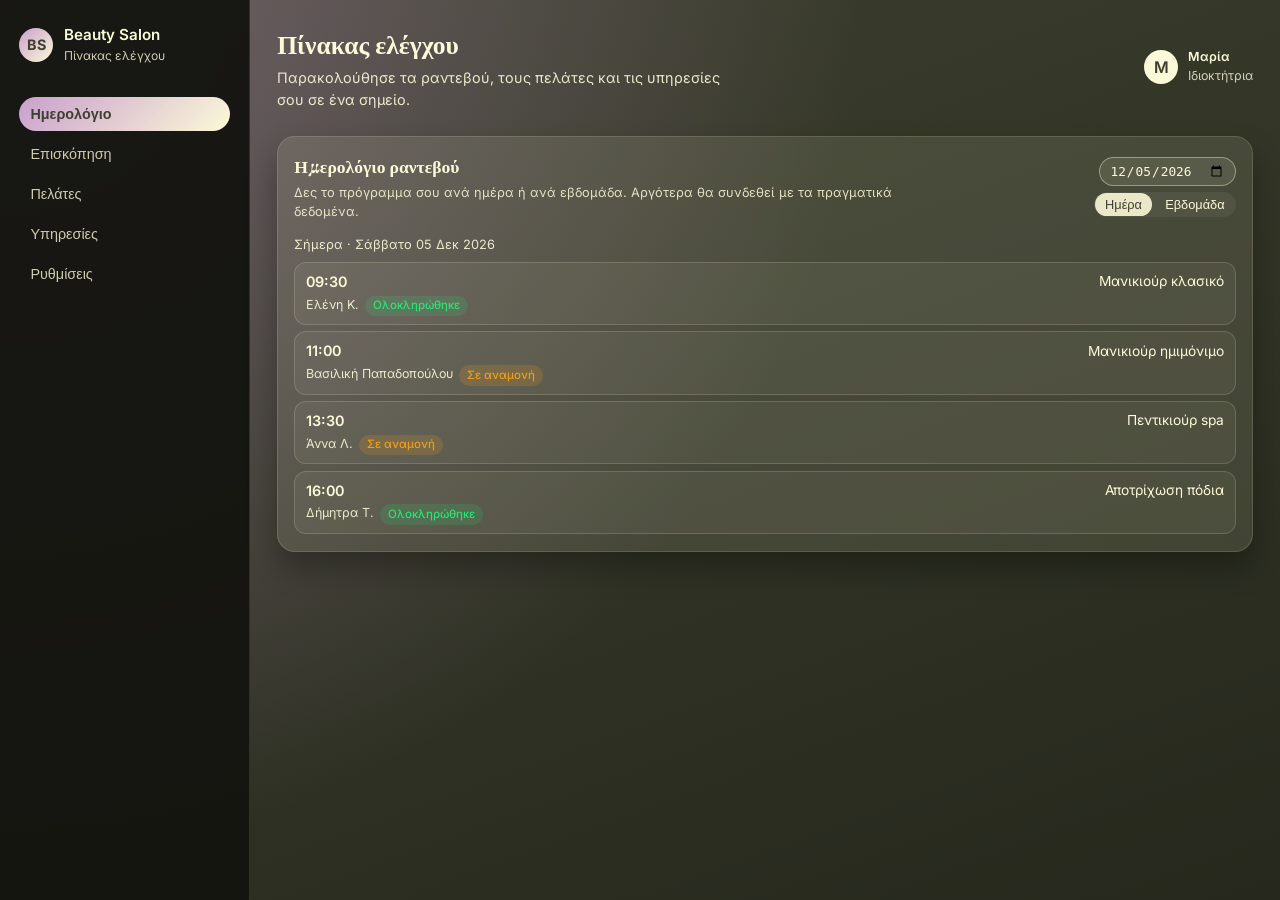
==== index.html @ bfe2ca31 "Update and rename admin.html to index.html" ====
<!DOCTYPE html>
<html lang="el">
<head>
    <meta charset="UTF-8">
    <title>Πίνακας Ελέγχου - Beauty Salon</title>
    <meta name="viewport" content="width=device-width, initial-scale=1">

    <!-- Fonts & styles -->
    <link rel="preconnect" href="https://fonts.googleapis.com">
    <link rel="preconnect" href="https://fonts.gstatic.com" crossorigin>
    <link
        href="https://fonts.googleapis.com/css2?family=Playfair+Display:wght@500;600&family=Inter:wght@400;500;600&display=swap"
        rel="stylesheet">
    <link rel="stylesheet" href="admin.css">
</head>
<body>
<div class="admin-page">
    <!-- Sidebar -->
    <aside class="admin-sidebar">
        <div class="admin-logo">
            <div class="admin-logo-mark">BS</div>
            <div class="admin-logo-text">
                <span class="admin-logo-title">Beauty Salon</span>
                <span class="admin-logo-subtitle">Πίνακας ελέγχου</span>
            </div>
        </div>

        <!-- Mobile user (shown only on small screens) -->
        <div class="admin-user admin-user--mobile">
            <div class="admin-user-avatar">Μ</div>
            <div class="admin-user-info">
                <span class="admin-user-name">Μαρία</span>
                <span class="admin-user-role">Ιδιοκτήτρια</span>
            </div>
        </div>

        <!-- Mobile navigation toggle (collapses the nav items) -->
        <button class="admin-nav-toggle" type="button" aria-label="Άνοιγμα/κλείσιμο πλοήγησης">
            Μενού
        </button>

        <nav class="admin-nav" aria-label="Κύριες ενότητες">
            <!-- 1η καρτέλα: Ημερολόγιο -->
            <button class="admin-nav-item admin-nav-item--active" data-section="calendar">
                <span class="admin-nav-label">Ημερολόγιο</span>
            </button>

            <!-- 2η καρτέλα: Επισκόπηση / πληροφορίες, στατιστικά, CRM -->
            <button class="admin-nav-item" data-section="dashboard">
                <span class="admin-nav-label">Επισκόπηση</span>
            </button>

            <button class="admin-nav-item" data-section="customers">
                <span class="admin-nav-label">Πελάτες</span>
            </button>
            <button class="admin-nav-item" data-section="services">
                <span class="admin-nav-label">Υπηρεσίες</span>
            </button>
            <button class="admin-nav-item" data-section="settings">
                <span class="admin-nav-label">Ρυθμίσεις</span>
            </button>
        </nav>

    </aside>


    <!-- Main area -->
    <main class="admin-main">
        <!-- Top bar -->
        <header class="admin-topbar">
            <div>
                <h1 class="admin-topbar-title">Πίνακας ελέγχου</h1>
                <p class="admin-topbar-subtitle">
                    Παρακολούθησε τα ραντεβού, τους πελάτες και τις υπηρεσίες σου σε ένα σημείο.
                </p>
            </div>
            <div class="admin-user">
                <div class="admin-user-avatar">Μ</div>
                <div class="admin-user-info">
                    <span class="admin-user-name">Μαρία</span>
                    <span class="admin-user-role">Ιδιοκτήτρια</span>
                </div>
            </div>
        </header>

        <!-- DASHBOARD -->
        <section class="admin-section" data-section="dashboard">


            <!-- Today’s appointments -->
            <section class="admin-block">
                <div class="admin-block-header">
                    <div>
                        <h2 class="admin-block-title">Ραντεβού σήμερα</h2>
                        <p class="admin-block-subtitle">Μια καθαρή λίστα με όλα τα σημερινά ραντεβού.</p>
                    </div>
                    <div class="admin-block-actions">
                        <input type="date" class="control control--date">
                        <select class="control">
                            <option value="">Όλοι οι τύποι</option>
                            <option value="manicure">Μανικιούρ</option>
                            <option value="pedicure">Πεντικιούρ</option>
                            <option value="wax">Αποτρίχωση</option>
                        </select>
                    </div>
                </div>

                <div class="appointments-list">
                    <article class="appointment-card">
                        <div class="appointment-main">
                            <span class="appointment-time">10:00</span>
                            <span class="appointment-service">Μανικιούρ ημιμόνιμο</span>
                        </div>
                        <div class="appointment-meta">
                            <span class="appointment-client">Βασιλική Παπαδοπούλου</span>
                            <span class="appointment-status appointment-status--completed">Ολοκληρώθηκε</span>
                        </div>
                    </article>

                    <article class="appointment-card">
                        <div class="appointment-main">
                            <span class="appointment-time">11:30</span>
                            <span class="appointment-service">Πεντικιούρ spa</span>
                        </div>
                        <div class="appointment-meta">
                            <span class="appointment-client">Άννα Λ.</span>
                            <span class="appointment-status appointment-status--pending">Σε αναμονή</span>
                        </div>
                    </article>

                    <article class="appointment-card">
                        <div class="appointment-main">
                            <span class="appointment-time">15:30</span>
                            <span class="appointment-service">Αποτρίχωση πόδια</span>
                        </div>
                        <div class="appointment-meta">
                            <span class="appointment-client">Δήμητρα Τ.</span>
                            <span class="appointment-status appointment-status--pending">Σε αναμονή</span>
                        </div>
                    </article>
                </div>
            </section>
            <!-- Quick stats -->
            <div class="admin-cards-row">
                <article class="admin-card stat-card">
                    <h2 class="stat-title">Σημερινά ραντεβού</h2>
                    <p class="stat-value">7</p>
                </article>

                <article class="admin-card stat-card">
                    <h2 class="stat-title">Νέοι πελάτες αυτή την εβδομάδα</h2>
                    <p class="stat-value">5</p> 
                </article>

                <article class="admin-card stat-card">
                    <h2 class="stat-title">Ελεύθερα slots σήμερα</h2>
                    <p class="stat-value">6</p>
                </article>
            </div>
        </section>

        <!-- CALENDAR -->
        <section class="admin-section admin-section--visible" data-section="calendar">
            <section class="admin-block">
                <div class="admin-block-header">
                    <div>
                        <h2 class="admin-block-title">Ημερολόγιο ραντεβού</h2>
                        <p class="admin-block-subtitle">
                            Δες το πρόγραμμα σου ανά ημέρα ή ανά εβδομάδα. Αργότερα θα συνδεθεί με τα πραγματικά δεδομένα.
                        </p>
                    </div>
                    <div class="admin-block-actions calendar-actions">
                        <input type="date" class="control control--date calendar-date">
                        <div class="calendar-toggle" role="tablist" aria-label="Επιλογή προβολής ημερολογίου">
                            <button
                                type="button"
                                class="control control--chip control--chip-active"
                                data-calendar-view="day"
                                aria-pressed="true">
                                Ημέρα
                            </button>
                            <button
                                type="button"
                                class="control control--chip"
                                data-calendar-view="week"
                                aria-pressed="false">
                                Εβδομάδα
                            </button>
                        </div>
                    </div>
                </div>

                <!-- DAILY VIEW (like the overview appointments) -->
                <div class="calendar-day-view">
                    <p class="calendar-day-label">Σήμερα · Πέμπτη 11 Δεκ 2025</p>

                    <div class="appointments-list appointments-list--compact">
                        <article class="appointment-card">
                            <div class="appointment-main">
                                <span class="appointment-time">09:30</span>
                                <span class="appointment-service">Μανικιούρ κλασικό</span>
                            </div>
                            <div class="appointment-meta">
                                <span class="appointment-client">Ελένη Κ.</span>
                                <span class="appointment-status appointment-status--completed">Ολοκληρώθηκε</span>
                            </div>
                        </article>

                        <article class="appointment-card">
                            <div class="appointment-main">
                                <span class="appointment-time">11:00</span>
                                <span class="appointment-service">Μανικιούρ ημιμόνιμο</span>
                            </div>
                            <div class="appointment-meta">
                                <span class="appointment-client">Βασιλική Παπαδοπούλου</span>
                                <span class="appointment-status appointment-status--pending">Σε αναμονή</span>
                            </div>
                        </article>

                        <article class="appointment-card">
                            <div class="appointment-main">
                                <span class="appointment-time">13:30</span>
                                <span class="appointment-service">Πεντικιούρ spa</span>
                            </div>
                            <div class="appointment-meta">
                                <span class="appointment-client">Άννα Λ.</span>
                                <span class="appointment-status appointment-status--pending">Σε αναμονή</span>
                            </div>
                        </article>

                        <article class="appointment-card">
                            <div class="appointment-main">
                                <span class="appointment-time">16:00</span>
                                <span class="appointment-service">Αποτρίχωση πόδια</span>
                            </div>
                            <div class="appointment-meta">
                                <span class="appointment-client">Δήμητρα Τ.</span>
                                <span class="appointment-status appointment-status--completed">Ολοκληρώθηκε</span>
                            </div>
                        </article>
                    </div>
                </div>

                <div class="calendar-week-view">
                    <p class="calendar-week-label">Εβδομάδα 09–15 Δεκ 2025</p>

                    <div class="calendar-preview">
                        <!-- ΜΟΝΟ αυτό το ορθογώνιο θα σκρολάρει οριζόντια -->
                        <div class="calendar-week-scroller">
                            <div class="calendar-week-inner">
                                <div class="calendar-preview-header">
                                    <span>Δευ</span>
                                    <span>Τρι</span>
                                    <span>Τετ</span>
                                    <span>Πεμ</span>
                                    <span>Παρ</span>
                                    <span>Σαβ</span>
                                    <span>Κυρ</span>
                                </div>
                                <div class="calendar-preview-body">
                                    <div class="calendar-column">
                                        <div class="calendar-slot calendar-slot--busy">09:30<br>Μανικιούρ</div>
                                        <div class="calendar-slot calendar-slot--busy">13:00<br>Πεντικιούρ</div>
                                        <div class="calendar-slot calendar-slot--free">17:30</div>
                                    </div>
                                    <div class="calendar-column">
                                        <div class="calendar-slot calendar-slot--busy">10:00<br>Αποτρίχωση</div>
                                        <div class="calendar-slot calendar-slot--free">14:30</div>
                                        <div class="calendar-slot calendar-slot--busy">18:00<br>Μανικιούρ</div>
                                    </div>
                                    <div class="calendar-column">
                                        <div class="calendar-slot calendar-slot--free">10:00</div>
                                        <div class="calendar-slot calendar-slot--busy">12:30<br>Πεντικιούρ</div>
                                        <div class="calendar-slot calendar-slot--busy">19:00<br>Μανικιούρ</div>
                                    </div>
                                    <div class="calendar-column">
                                        <div class="calendar-slot calendar-slot--busy">11:00<br>Αποτρίχωση</div>
                                        <div class="calendar-slot calendar-slot--free">15:30</div>
                                        <div class="calendar-slot calendar-slot--busy">19:30<br>Πεντικιούρ</div>
                                    </div>
                                    <div class="calendar-column">
                                        <div class="calendar-slot calendar-slot--busy">09:00<br>Μανικιούρ</div>
                                        <div class="calendar-slot calendar-slot--busy">13:30<br>Αποτρίχωση</div>
                                        <div class="calendar-slot calendar-slot--free">18:30</div>
                                    </div>
                                    <div class="calendar-column">
                                        <div class="calendar-slot calendar-slot--free">11:00</div>
                                        <div class="calendar-slot calendar-slot--busy">15:00<br>Πεντικιούρ</div>
                                        <div class="calendar-slot calendar-slot--busy">18:00<br>Μανικιούρ</div>
                                    </div>
                                    <div class="calendar-column">
                                        <div class="calendar-slot calendar-slot--busy">10:30<br>Μανικιούρ</div>
                                        <div class="calendar-slot calendar-slot--busy">13:30<br>Πεντικιούρ</div>
                                        <div class="calendar-slot calendar-slot--free">17:00</div>
                                    </div>
                                </div>
                            </div>
                        </div>
                    </div>
                </div>

            </section>
        </section>


        <!-- CUSTOMERS -->
        <section class="admin-section" data-section="customers">
            <section class="admin-block">
                <div class="admin-block-header">
                    <div>
                        <h2 class="admin-block-title">Πελάτες</h2>
                        <p class="admin-block-subtitle">
                            Λίστα με τους πελάτες σου. Αργότερα θα μπορείς να βλέπεις ιστορικό ραντεβού.
                        </p>
                    </div>
                    <div class="admin-block-actions">
                        <input type="search" class="control"
                               placeholder="Αναζήτηση ονόματος ή τηλεφώνου...">
                    </div>
                </div>

                <div class="table-shell">
                    <div class="table-header">
                        <span>Όνομα</span>
                        <span>Τηλέφωνο</span>
                        <span>Τελευταίο ραντεβού</span>
                        <span>Σημειώσεις</span>
                    </div>
                    <div class="table-row">
                        <span>Βασιλική Παπαδοπούλου</span>
                        <span>69XXXXXXXX</span>
                        <span>10/12/2025 · Μανικιούρ</span>
                        <span>Προτιμά απογεύματα</span>
                    </div>
                    <div class="table-row">
                        <span>Άννα Λ.</span>
                        <span>69XXXXXXXX</span>
                        <span>09/12/2025 · Πεντικιούρ</span>
                        <span></span>
                    </div>
                    <div class="table-row">
                        <span>Δήμητρα Τ.</span>
                        <span>69XXXXXXXX</span>
                        <span>08/12/2025 · Αποτρίχωση</span>
                        <span>Ευαισθησία στο κερί</span>
                    </div>
                </div>
            </section>
        </section>

        <!-- SERVICES -->
        <section class="admin-section" data-section="services">
            <section class="admin-block">
                <div class="admin-block-header">
                    <div>
                        <h2 class="admin-block-title">Υπηρεσίες & τιμές</h2>
                        <p class="admin-block-subtitle">
                            Διαχείριση υπηρεσιών, διάρκειας και τιμών. Θα συνδεθεί με τη φόρμα κράτησης.
                        </p>
                    </div>
                    <div class="admin-block-actions">
                        <button class="control control--chip">+ Νέα υπηρεσία</button>
                    </div>
                </div>

                <div class="table-shell table-shell--compact">
                    <div class="table-header">
                        <span>Κατηγορία</span>
                        <span>Υπηρεσία</span>
                        <span>Διάρκεια</span>
                        <span>Τιμή</span>
                    </div>
                    <div class="table-row">
                        <span>Μανικιούρ</span>
                        <span>Μανικιούρ ημιμόνιμο</span>
                        <span>60'</span>
                        <span>25€</span>
                    </div>
                    <div class="table-row">
                        <span>Πεντικιούρ</span>
                        <span>Πεντικιούρ spa</span>
                        <span>70'</span>
                        <span>30€</span>
                    </div>
                    <div class="table-row">
                        <span>Αποτρίχωση</span>
                        <span>Αποτρίχωση πόδια</span>
                        <span>45'</span>
                        <span>22€</span>
                    </div>
                </div>
            </section>
        </section>

        <!-- SETTINGS -->
        <section class="admin-section" data-section="settings">
            <section class="admin-block">
                <div class="admin-block-header">
                    <div>
                        <h2 class="admin-block-title">Ρυθμίσεις καταστήματος</h2>
                        <p class="admin-block-subtitle">
                            Βασικές ρυθμίσεις που θα συνδεθούν με τη βάση δεδομένων (ωράριο, προσωπικό, κ.λπ.).
                        </p>
                    </div>
                </div>

                <div class="settings-grid">
                    <div class="field">
                        <label class="field-label">Όνομα καταστήματος</label>
                        <input type="text" class="control-input" value="Beauty Salon Θεσσαλονίκη">
                    </div>
                    <div class="field">
                        <label class="field-label">Τηλέφωνο επικοινωνίας</label>
                        <input type="tel" class="control-input" value="2310XXXXXX">
                    </div>
                    <div class="field">
                        <label class="field-label">Διεύθυνση</label>
                        <input type="text" class="control-input" value="Κέντρο Θεσσαλονίκης">
                    </div>
                    <div class="field">
                        <label class="field-label">Ωράριο λειτουργίας (π.χ. 10:00–20:00)</label>
                        <input type="text" class="control-input" value="Δευ–Σαβ · 10:00–20:00">
                    </div>
                </div>

                <p class="settings-note">
                    Αυτές οι τιμές είναι μόνο για εμφάνιση στο frontend προς το παρόν.
                    Όταν φτιάξουμε τη βάση δεδομένων, θα τις αποθηκεύουμε μόνιμα.
                </p>
            </section>
        </section>
    </main>
</div>

<script>
    document.addEventListener('DOMContentLoaded', function () {
        /* === ΠΛΟΗΓΗΣΗ (όπως πριν) ======================================= */
        const navItems = document.querySelectorAll('.admin-nav-item');
        const sections = document.querySelectorAll('.admin-section');
        const nav = document.querySelector('.admin-nav');
        const navToggle = document.querySelector('.admin-nav-toggle');

        // Mobile: open/close navigation
        if (nav && navToggle) {
            navToggle.addEventListener('click', () => {
                nav.classList.toggle('admin-nav--open');
            });
        }

        // Switch sections + close menu on selection (mobile)
        navItems.forEach(item => {
            item.addEventListener('click', () => {
                const target = item.dataset.section;

                navItems.forEach(i => {
                    i.classList.toggle('admin-nav-item--active', i === item);
                });

                sections.forEach(section => {
                    section.classList.toggle(
                        'admin-section--visible',
                        section.dataset.section === target
                    );
                });

                if (nav && nav.classList.contains('admin-nav--open')) {
                    nav.classList.remove('admin-nav--open');
                }
            });
        });

        /* === ΒΟΗΘΗΤΙΚΑ ΓΙΑ ΗΜΕΡΟΜΗΝΙΕΣ ================================ */
        const dayNamesFull = [
            'Κυριακή', 'Δευτέρα', 'Τρίτη', 'Τετάρτη',
            'Πέμπτη', 'Παρασκευή', 'Σάββατο'
        ];
        const monthNamesShort = [
            'Ιαν', 'Φεβ', 'Μαρ', 'Απρ', 'Μάι', 'Ιουν',
            'Ιουλ', 'Αυγ', 'Σεπ', 'Οκτ', 'Νοε', 'Δεκ'
        ];

        function startOfDay(d) {
            return new Date(d.getFullYear(), d.getMonth(), d.getDate());
        }

        function toISODate(d) {
            const y = d.getFullYear();
            const m = String(d.getMonth() + 1).padStart(2, '0');
            const day = String(d.getDate()).padStart(2, '0');
            return `${y}-${m}-${day}`;
        }

        const today = startOfDay(new Date());
        const todayISO = toISODate(today);

        /* === ΟΛΑ ΤΑ date inputs: σημερινή τιμή + μπλοκάρουμε παρελθόν === */
        const allDateInputs = document.querySelectorAll('input[type="date"].control--date');
        allDateInputs.forEach(input => {
            input.value = todayISO;
            input.min = todayISO;

            // Μην δέχεσαι πληκτρολόγηση (αλλά άφησε τα clicks για τον picker)
            input.addEventListener('keydown', function (e) {
                // Επιτρέπουμε μόνο Tab για πλοήγηση με πληκτρολόγιο
                if (e.key !== 'Tab') {
                    e.preventDefault();
                }
            });
        });


        /* === CALENDAR: day/week toggle + labels από το date ============ */
        const calendarDateInput = document.querySelector('.calendar-date');
        const calendarDayView = document.querySelector('.calendar-day-view');
        const calendarWeekView = document.querySelector('.calendar-week-view');
        const calendarDayLabel = document.querySelector('.calendar-day-label');
        const calendarWeekLabel = document.querySelector('.calendar-week-label');
        const calendarViewButtons = document.querySelectorAll('[data-calendar-view]');

        let currentCalendarView = 'day';

        function updateCalendarLabels(selectedDate) {
            const base = startOfDay(selectedDate);
            const isToday = base.getTime() === today.getTime();
            const weekday = base.getDay(); // 0 = Κυριακή
            const dd = String(base.getDate()).padStart(2, '0');
            const monthIndex = base.getMonth();
            const year = base.getFullYear();
            const dayNameFull = dayNamesFull[weekday];

            // Label για Ημέρα
            if (calendarDayLabel) {
                const prefix = isToday ? 'Σήμερα · ' : '';
                calendarDayLabel.textContent =
                    `${prefix}${dayNameFull} ${dd} ${monthNamesShort[monthIndex]} ${year}`;
            }

            // Label για Εβδομάδα (Δευτέρα–Κυριακή)
            if (calendarWeekLabel) {
                // Μετατροπή: 0=Κυρ -> 6, 1=Δευ -> 0 κ.λπ.
                const daysFromMonday = (weekday + 6) % 7;
                const monday = new Date(base);
                monday.setDate(base.getDate() - daysFromMonday);
                const sunday = new Date(monday);
                sunday.setDate(monday.getDate() + 6);

                const ddStart = String(monday.getDate()).padStart(2, '0');
                const ddEnd = String(sunday.getDate()).padStart(2, '0');
                const monthStart = monthNamesShort[monday.getMonth()];
                const monthEnd = monthNamesShort[sunday.getMonth()];
                const yearStart = monday.getFullYear();
                const yearEnd = sunday.getFullYear();

                let label;
                if (yearStart === yearEnd && monthStart === monthEnd) {
                    label = `Εβδομάδα ${ddStart}–${ddEnd} ${monthStart} ${yearStart}`;
                } else if (yearStart === yearEnd) {
                    label = `Εβδομάδα ${ddStart} ${monthStart} – ${ddEnd} ${monthEnd} ${yearStart}`;
                } else {
                    label = `Εβδομάδα ${ddStart} ${monthStart} ${yearStart} – ${ddEnd} ${monthEnd} ${yearEnd}`;
                }
                calendarWeekLabel.textContent = label;
            }
        }

        if (calendarDateInput) {
            // Initial labels με τη σημερινή μέρα
            calendarDateInput.value = todayISO;
            updateCalendarLabels(today);

            // Όλο το tile να ανοίγει τον picker
            calendarDateInput.addEventListener('click', function () {
                if (typeof calendarDateInput.showPicker === 'function') {
                    calendarDateInput.showPicker();
                }
            });

            // Όταν αλλάζει η ημερομηνία
            calendarDateInput.addEventListener('change', function () {
                if (!calendarDateInput.value) return;

                const picked = new Date(calendarDateInput.value + 'T00:00:00');
                const basePicked = startOfDay(picked);

                // Αν παρ' όλα αυτά επιλεγεί παρελθοντική ημερομηνία, επαναφορά στο σήμερα
                if (basePicked < today) {
                    calendarDateInput.value = todayISO;
                    updateCalendarLabels(today);
                    return;
                }

                updateCalendarLabels(basePicked);
            });
        }

        // Toggle Ημέρα / Εβδομάδα
        if (calendarViewButtons.length && calendarDayView && calendarWeekView) {
            calendarViewButtons.forEach(button => {
                button.addEventListener('click', () => {
                    const view = button.dataset.calendarView;
                    currentCalendarView = view;

                    calendarViewButtons.forEach(btn => {
                        const isActive = btn === button;
                        btn.classList.toggle('control--chip-active', isActive);
                        btn.setAttribute('aria-pressed', isActive ? 'true' : 'false');
                    });

                    if (view === 'week') {
                        calendarDayView.style.display = 'none';
                        calendarWeekView.style.display = 'block';
                    } else {
                        calendarDayView.style.display = 'block';
                        calendarWeekView.style.display = 'none';
                    }
                });
            });
        }
    });
</script>




</body>
</html>
---- admin.css ----
/* Palette
   Dark:  #3D402F
   Light: #FCF9D8
   Accent:#C99FCD
*/

*,
*::before,
*::after {
    box-sizing: border-box;
}

html,
body {
    margin: 0;
    padding: 0;
    overflow-x: hidden;
}

body {
    font-family: "Inter", system-ui, -apple-system, BlinkMacSystemFont, "Segoe UI", sans-serif;
    background:
        radial-gradient(circle at top left, rgba(201, 159, 205, 0.4), transparent 55%),
        linear-gradient(160deg, #3D402F, #26281D);
    color: #FCF9D8;
    min-height: 100vh;
    line-height: 1.5;
}

/* Layout */

.admin-page {
    min-height: 100vh;
    display: flex;
}

.admin-sidebar {
    width: 250px;
    padding: 1.5rem 1.2rem;
    background: rgba(20, 20, 16, 0.96);
    border-right: 1px solid rgba(252, 249, 216, 0.12);
    display: flex;
    flex-direction: column;
    gap: 2rem;
}

.admin-main {
    flex: 1;
    padding: 1.5rem 1.7rem 2rem;
    max-width: 1100px;
    margin: 0 auto;
}

/* Logo */

.admin-logo {
    display: flex;
    align-items: center;
    gap: 0.7rem;
}

.admin-logo-mark {
    width: 34px;
    height: 34px;
    border-radius: 999px;
    background: linear-gradient(135deg, #C99FCD, #FCF9D8);
    color: #3D402F;
    display: flex;
    align-items: center;
    justify-content: center;
    font-weight: 700;
    font-size: 0.9rem;
}

.admin-logo-text {
    display: flex;
    flex-direction: column;
}

.admin-logo-title {
    font-weight: 600;
    font-size: 0.95rem;
}

.admin-logo-subtitle {
    font-size: 0.76rem;
    opacity: 0.8;
}

/* Sidebar navigation */

.admin-nav {
    display: flex;
    flex-direction: column;
    gap: 0.4rem;
}

.admin-nav-item {
    border: none;
    background: transparent;
    color: rgba(252, 249, 216, 0.8);
    padding: 0.55rem 0.7rem;
    border-radius: 999px;
    cursor: pointer;
    text-align: left;
    font-size: 0.9rem;
    transition:
        background-color 0.15s ease,
        color 0.15s ease,
        transform 0.1s ease;
}

.admin-nav-item:hover {
    background-color: rgba(252, 249, 216, 0.08);
    transform: translateX(2px);
}

.admin-nav-item--active {
    background: linear-gradient(135deg, #C99FCD, #FCF9D8);
    color: #3D402F;
    font-weight: 600;
}

/* Top bar */

.admin-topbar {
    display: flex;
    align-items: center;
    justify-content: space-between;
    gap: 1rem;
    margin-bottom: 1.6rem;
}

.admin-topbar-title {
    margin: 0;
    font-family: "Playfair Display", serif;
    font-weight: 600;
    font-size: 1.6rem;
}

.admin-topbar-subtitle {
    margin: 0.3rem 0 0;
    font-size: 0.9rem;
    max-width: 28rem;
    opacity: 0.9;
}

/* User profile */

.admin-user {
    display: flex;
    align-items: center;
    gap: 0.6rem;
}

.admin-user-avatar {
    width: 34px;
    height: 34px;
    border-radius: 999px;
    background-color: #FCF9D8;
    color: #3D402F;
    display: flex;
    align-items: center;
    justify-content: center;
    font-weight: 600;
}

.admin-user-info {
    display: flex;
    flex-direction: column;
    font-size: 0.78rem;
}

.admin-user-name {
    font-weight: 600;
}

.admin-user-role {
    opacity: 0.8;
}

/* Mobile-specific user & nav toggle (hidden by default) */
.admin-user--mobile {
    display: none;
}

.admin-nav-toggle {
    display: none;
}


/* Sections */

.admin-section {
    display: none;
}

.admin-section--visible {
    display: block;
}

/* Cards & blocks */

.admin-cards-row {
    display: grid;
    grid-template-columns: repeat(3, minmax(0, 1fr));
    gap: 1rem;
    margin-bottom: 1.5rem;
}

.admin-card {
    background-color: rgba(252, 249, 216, 0.1);
    border-radius: 18px;
    padding: 0.9rem 1rem;
    border: 1px solid rgba(252, 249, 216, 0.14);
    box-shadow: 0 14px 26px rgba(0, 0, 0, 0.25);
}

.stat-title {
    margin: 0 0 0.3rem;
    font-size: 0.85rem;
    opacity: 0.9;
}

.stat-value {
    margin: 0;
    font-family: "Playfair Display", serif;
    font-size: 1.5rem;
}

.stat-note {
    margin: 0.3rem 0 0;
    font-size: 0.76rem;
    opacity: 0.85;
}

.admin-block {
    background-color: rgba(252, 249, 216, 0.1);
    border-radius: 18px;
    padding: 1rem 1rem 1.1rem;
    border: 1px solid rgba(252, 249, 216, 0.14);
    box-shadow: 0 16px 30px rgba(0, 0, 0, 0.3);
    margin-bottom: 1.4rem;
}

.admin-block-header {
    display: flex;
    align-items: center;
    justify-content: space-between;
    gap: 1rem;
    margin-bottom: 0.9rem;
}

.admin-block-title {
    margin: 0;
    font-family: "Playfair Display", serif;
    font-size: 1.1rem;
}

.admin-block-subtitle {
    margin: 0.2rem 0 0;
    font-size: 0.8rem;
    opacity: 0.85;
}

.admin-block-actions {
    display: flex;
    flex-wrap: wrap;
    gap: 0.4rem;
    justify-content: flex-end;
}

/* Controls */

.control {
    border-radius: 999px;
    border: 1px solid rgba(252, 249, 216, 0.4);
    background-color: rgba(252, 249, 216, 0.1);
    color: #FCF9D8;
    padding: 0.35rem 0.7rem;
    font-size: 0.8rem;
    min-width: 0;
    cursor: pointer;
}

.control--date {
    padding: 0.3rem 0.6rem;
    cursor: pointer; /* ολόκληρο το tile δείχνει ότι είναι clickable */
}

.control--date::-webkit-calendar-picker-indicator {
    cursor: pointer; /* και το εικονίδιο */
}


.control--chip {
    background-color: transparent;
}

.control--chip-active {
    background-color: rgba(252, 249, 216, 0.9);
    color: #3D402F;
    border-color: rgba(252, 249, 216, 0.9);
}

/* Inputs in settings */

.control-input {
    width: 100%;
    border-radius: 10px;
    border: 1px solid rgba(252, 249, 216, 0.4);
    background-color: rgba(252, 249, 216, 0.08);
    color: #FCF9D8;
    padding: 0.4rem 0.6rem;
    font-size: 0.85rem;
}

/* Appointments list */

.appointments-list {
    display: flex;
    flex-direction: column;
    gap: 0.5rem;
}

.appointment-card {
    padding: 0.55rem 0.7rem;
    border-radius: 12px;
    background-color: rgba(252, 249, 216, 0.06);
    border: 1px solid rgba(252, 249, 216, 0.16);
    display: flex;
    flex-direction: column;
    gap: 0.2rem;
}

.appointment-main {
    display: flex;
    align-items: center;
    justify-content: space-between;
    gap: 0.6rem;
}

.appointment-time {
    font-weight: 600;
    font-size: 0.9rem;
}

.appointment-service {
    font-size: 0.86rem;
}

.appointment-meta {
    display: flex;
    flex-wrap: wrap;
    gap: 0.4rem;
    font-size: 0.78rem;
    opacity: 0.9;
}

.appointment-status {
    padding: 0.1rem 0.5rem;
    border-radius: 999px;
    font-size: 0.72rem;
    font-weight: 500;
    white-space: nowrap;
}

.appointment-status--completed {
    background-color: rgba(36, 243, 119, 0.15);
    color: #24f377;
}

.appointment-status--pending {
    background-color: rgba(254, 165, 23, 0.18);
    color: #fea517;
}

/* Compact list variant for calendar day view */
.appointments-list--compact {
    gap: 0.4rem;
}

.appointments-list--compact .appointment-card {
    padding: 0.5rem 0.65rem;
}


/* Calendar preview (admin, not client one) */

.calendar-preview {
    margin-top: 0.3rem;
}

.calendar-scroll {
    width: 100%;
}

.calendar-preview-header {
    display: grid;
    grid-template-columns: repeat(7, minmax(0, 1fr));
    gap: 0.2rem;
    font-size: 0.7rem;
    opacity: 0.85;
}

.calendar-preview-header span {
    text-align: center;
}

.calendar-preview-body {
    margin-top: 0.4rem;
    display: grid;
    grid-template-columns: repeat(7, minmax(0, 1fr));
    gap: 0.3rem;
}

.calendar-column {
    display: flex;
    flex-direction: column;
    gap: 0.3rem;
}

.calendar-slot {
    border-radius: 10px;
    padding: 0.35rem 0.3rem;
    font-size: 0.72rem;
    text-align: center;
}

.calendar-slot--busy {
    background-color: rgba(201, 159, 205, 0.3);
    border: 1px solid rgba(201, 159, 205, 0.8);
}

.calendar-slot--free {
    background-color: rgba(252, 249, 216, 0.05);
    border: 1px dashed rgba(252, 249, 216, 0.25);
}


/* Calendar: day / week mode */

.calendar-actions {
    display: flex;
    flex-wrap: wrap;
    gap: 0.4rem;
    justify-content: flex-end;
    align-items: center;
}

.calendar-toggle {
    display: inline-flex;
    align-items: center;
    gap: 0.15rem;
    padding: 0.05rem;
    border-radius: 999px;
    background-color: rgba(252, 249, 216, 0.06);
}

.calendar-toggle .control--chip {
    border-radius: 999px;
    border: none;
    padding: 0.25rem 0.65rem;
    background-color: transparent;
}

.calendar-toggle .control--chip.control--chip-active {
    background-color: rgba(252, 249, 216, 0.9);
    color: #3D402F;
}

.calendar-day-view,
.calendar-week-view {
    margin-top: 0.6rem;
}

.calendar-week-view {
    display: none; /* default: εμφανίζεται η Ημέρα */
}

.calendar-day-label,
.calendar-week-label {
    margin: 0 0 0.45rem;
    font-size: 0.8rem;
    opacity: 0.9;
}


/* Table-like lists (customers, services) */

.table-shell {
    border-radius: 14px;
    overflow: hidden;
    border: 1px solid rgba(252, 249, 216, 0.16);
    background-color: rgba(252, 249, 216, 0.03);
    font-size: 0.78rem;
}

.table-shell--compact {
    font-size: 0.76rem;
}

.table-header,
.table-row {
    display: grid;
    grid-template-columns: 1.4fr 1fr 1.2fr 1.2fr;
    gap: 0.5rem;
    padding: 0.45rem 0.7rem;
}

.table-header {
    background-color: rgba(252, 249, 216, 0.12);
    font-weight: 600;
}

.table-row:nth-child(odd) {
    background-color: rgba(252, 249, 216, 0.03);
}

.table-row:nth-child(even) {
    background-color: rgba(252, 249, 216, 0.06);
}

/* Settings */

.settings-grid {
    display: grid;
    grid-template-columns: 1fr 1fr;
    gap: 0.8rem 1rem;
    margin-top: 0.4rem;
}

.field {
    margin-bottom: 0.3rem;
}

.field-label {
    display: block;
    font-size: 0.78rem;
    margin-bottom: 0.15rem;
}

.settings-note {
    margin-top: 0.8rem;
    font-size: 0.74rem;
    opacity: 0.85;
}

/* Responsive */

@media (max-width: 900px) {
    .admin-page {
        flex-direction: column;
    }

    .admin-sidebar {
        width: 100%;
        flex-direction: row;
        align-items: center;
        justify-content: space-between;
        padding: 0.8rem 1rem;
    }

    .admin-nav {
        flex-direction: row;
        justify-content: flex-end;
        flex-wrap: wrap;
        gap: 0.2rem;
    }

    .admin-main {
        padding: 1.2rem 1rem 1.7rem;
    }

    .admin-cards-row {
        grid-template-columns: 1fr;
    }

    .admin-block-header {
        flex-direction: column;
        align-items: flex-start;
    }

    .appointments-list {
        gap: 0.45rem;
    }

    .table-header,
    .table-row {
        grid-template-columns: 1.2fr 1fr 1.1fr 1.1fr;
    }

    .settings-grid {
        grid-template-columns: 1fr;
    }
}

@media (max-width: 600px) {
    /* Main content – slightly more padding, feels like app screen */
    .admin-main {
        padding: 1rem 0.85rem 1.5rem;
    }

    /* Sticky mobile header with brand + user */
    .admin-sidebar {
        width: 100%;
        flex-wrap: wrap;
        align-items: center;
        justify-content: space-between;
        padding: 0.6rem 0.9rem 0.4rem;
        border-right: none;
        border-bottom: 1px solid rgba(252, 249, 216, 0.14);
        background: rgba(20, 20, 16, 0.98);
        position: sticky;
        top: 0;
        z-index: 30;
        box-shadow: 0 10px 22px rgba(0, 0, 0, 0.45);
    }

    .admin-logo {
        flex: 1 1 auto;
    }

    /* User on the right in header, only name to keep it clean */
    .admin-user--mobile {
        display: flex;
        align-items: center;
        gap: 0.4rem;
        font-size: 0.8rem;
    }

    .admin-user--mobile .admin-user-role {
        display: none;
    }

    /* Hide user again inside content header */
    .admin-topbar .admin-user {
        display: none;
    }

    /* "Μενού" – compact pill, not full-width */
    .admin-nav-toggle {
        display: inline-flex;
        align-items: center;
        gap: 0.35rem;
        margin-top: 0.5rem;
        padding: 0.28rem 0.9rem;
        border-radius: 999px;
        border: 1px solid rgba(252, 249, 216, 0.35);
        background: rgba(252, 249, 216, 0.08);
        color: #FCF9D8;
        font-size: 0.8rem;
        cursor: pointer;
    }

    .admin-nav-toggle::after {
        content: "▾";
        font-size: 0.72rem;
        opacity: 0.9;
    }

    /* Collapsed nav as small card under header */
    .admin-nav {
        display: none;
        flex-direction: column;
        gap: 0.2rem;
        flex-basis: 100%;
        margin-top: 0.25rem;
        padding: 0.35rem 0.55rem 0.4rem;
        border-radius: 12px;
        background: rgba(0, 0, 0, 0.55);
    }

    .admin-nav.admin-nav--open {
        display: flex;
    }

    .admin-nav-item {
        text-align: left;
        padding: 0.35rem 0.5rem;
        font-size: 0.8rem;
    }

    /* Content header below the sticky bar */
    .admin-topbar {
        flex-direction: column;
        align-items: flex-start;
        gap: 0.3rem;
        margin-top: 1rem;
        margin-bottom: 1.2rem;
    }

    .admin-topbar-title {
        font-size: 1.4rem;
    }

    .admin-topbar-subtitle {
        font-size: 0.82rem;
        max-width: none;
    }

    /* Cards a bit tighter on mobile */
    .admin-block {
        padding: 0.85rem 0.9rem 1rem;
    }

    .appointment-card {
        padding: 0.5rem 0.65rem;
    }

        /* Calendar – mobile layout improvements */

    /* Stack date + view toggle nicely */
    .calendar-actions {
        flex-direction: column;
        align-items: stretch;
        gap: 0.5rem;
    }

    .calendar-actions .control--date {
        width: 100%;
        font-size: 0.85rem;
    }

    .calendar-toggle {
        align-self: flex-start;
    }

    .calendar-day-view,
    .calendar-week-view {
        margin-top: 0.8rem;
    }

    .calendar-day-label,
    .calendar-week-label {
        font-size: 0.8rem;
    }

    /* Daily compact list */
    .appointments-list--compact {
        gap: 0.35rem;
    }

    .appointments-list--compact .appointment-card {
        padding: 0.45rem 0.55rem;
    }

    .appointments-list--compact .appointment-main {
        gap: 0.4rem;
    }

    .appointments-list--compact .appointment-time {
        font-size: 0.9rem;
    }

    .appointments-list--compact .appointment-service {
        font-size: 0.85rem;
    }

    .appointments-list--compact .appointment-meta {
        flex-wrap: wrap;
        gap: 0.3rem;
        margin-top: 0.2rem;
    }


        /* Weekly calendar – on mobile only the weekly grid scrolls horizontally */
    .calendar-week-view .calendar-preview {
        overflow-x: auto;                  /* scrollable area */
        -webkit-overflow-scrolling: touch; /* smooth swipe */
    }

    /* Turn the weekly grid into a horizontal strip */
    .calendar-week-view .calendar-preview-header,
    .calendar-week-view .calendar-preview-body {
        display: flex;                     /* override desktop grid */
        gap: 0.35rem;
        min-width: max-content;            /* width grows with columns */
    }

    /* Each day = fixed-width column; total width > card on mobile */
    .calendar-week-view .calendar-preview-header span,
    .calendar-week-view .calendar-column {
        flex: 0 0 110px;                   /* ~7 × 110px = 770px */
    }

    .calendar-week-view .calendar-column {
        display: flex;
        flex-direction: column;
        gap: 0.3rem;
    }



}
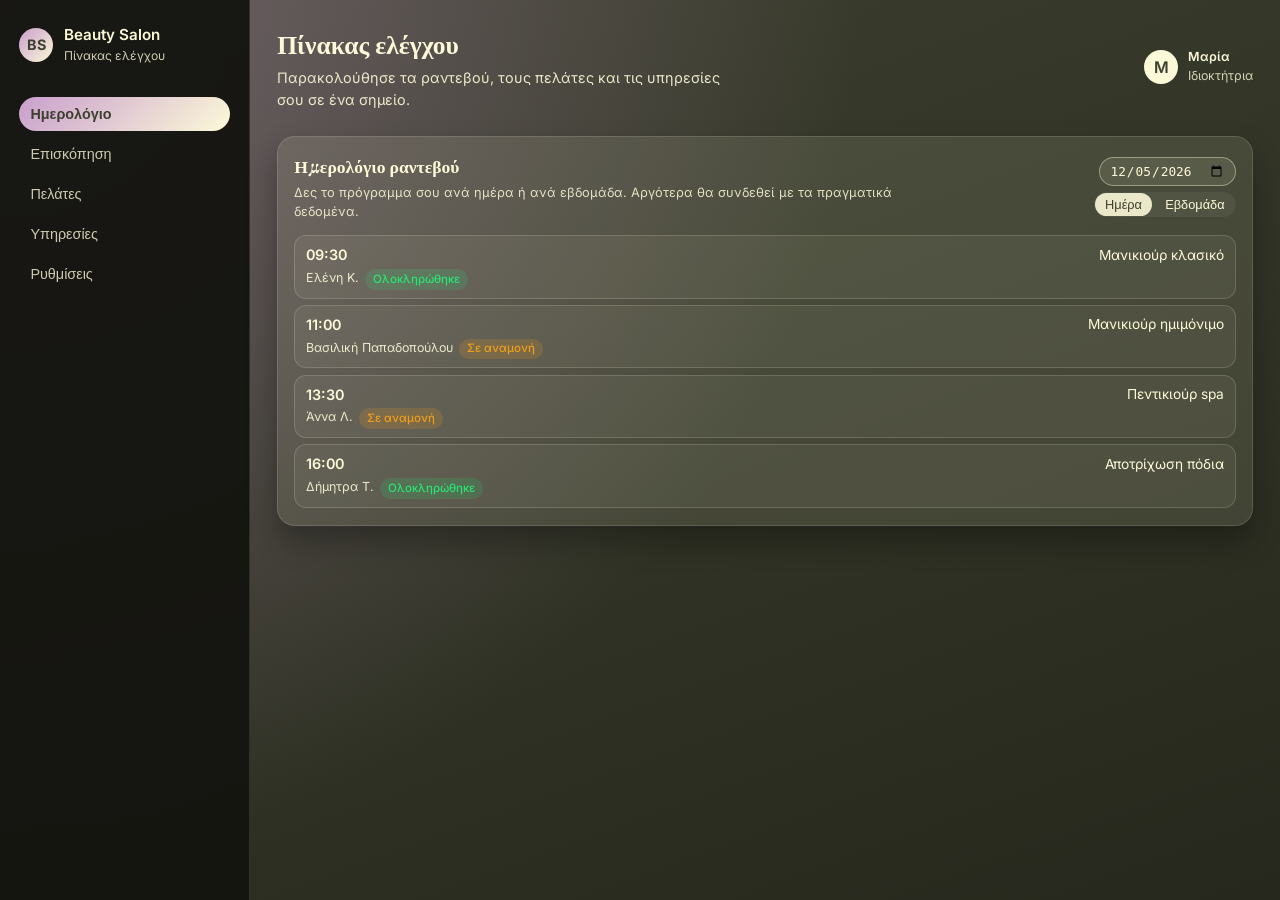
==== commit 07369527: "Update and rename admin.html to index.html" ====
--- a/index.html
+++ b/index.html
@@ -86,60 +86,6 @@
         <!-- DASHBOARD -->
         <section class="admin-section" data-section="dashboard">
 
-
-            <!-- Today’s appointments -->
-            <section class="admin-block">
-                <div class="admin-block-header">
-                    <div>
-                        <h2 class="admin-block-title">Ραντεβού σήμερα</h2>
-                        <p class="admin-block-subtitle">Μια καθαρή λίστα με όλα τα σημερινά ραντεβού.</p>
-                    </div>
-                    <div class="admin-block-actions">
-                        <input type="date" class="control control--date">
-                        <select class="control">
-                            <option value="">Όλοι οι τύποι</option>
-                            <option value="manicure">Μανικιούρ</option>
-                            <option value="pedicure">Πεντικιούρ</option>
-                            <option value="wax">Αποτρίχωση</option>
-                        </select>
-                    </div>
-                </div>
-
-                <div class="appointments-list">
-                    <article class="appointment-card">
-                        <div class="appointment-main">
-                            <span class="appointment-time">10:00</span>
-                            <span class="appointment-service">Μανικιούρ ημιμόνιμο</span>
-                        </div>
-                        <div class="appointment-meta">
-                            <span class="appointment-client">Βασιλική Παπαδοπούλου</span>
-                            <span class="appointment-status appointment-status--completed">Ολοκληρώθηκε</span>
-                        </div>
-                    </article>
-
-                    <article class="appointment-card">
-                        <div class="appointment-main">
-                            <span class="appointment-time">11:30</span>
-                            <span class="appointment-service">Πεντικιούρ spa</span>
-                        </div>
-                        <div class="appointment-meta">
-                            <span class="appointment-client">Άννα Λ.</span>
-                            <span class="appointment-status appointment-status--pending">Σε αναμονή</span>
-                        </div>
-                    </article>
-
-                    <article class="appointment-card">
-                        <div class="appointment-main">
-                            <span class="appointment-time">15:30</span>
-                            <span class="appointment-service">Αποτρίχωση πόδια</span>
-                        </div>
-                        <div class="appointment-meta">
-                            <span class="appointment-client">Δήμητρα Τ.</span>
-                            <span class="appointment-status appointment-status--pending">Σε αναμονή</span>
-                        </div>
-                    </article>
-                </div>
-            </section>
             <!-- Quick stats -->
             <div class="admin-cards-row">
                 <article class="admin-card stat-card">
@@ -192,7 +138,6 @@
 
                 <!-- DAILY VIEW (like the overview appointments) -->
                 <div class="calendar-day-view">
-                    <p class="calendar-day-label">Σήμερα · Πέμπτη 11 Δεκ 2025</p>
 
                     <div class="appointments-list appointments-list--compact">
                         <article class="appointment-card">
@@ -535,21 +480,20 @@
                     `${prefix}${dayNameFull} ${dd} ${monthNamesShort[monthIndex]} ${year}`;
             }
 
-            // Label για Εβδομάδα (Δευτέρα–Κυριακή)
+            // Label για Εβδομάδα (Δευτέρα–Κυριακή) – χρειάζεται στο desktop
             if (calendarWeekLabel) {
-                // Μετατροπή: 0=Κυρ -> 6, 1=Δευ -> 0 κ.λπ.
-                const daysFromMonday = (weekday + 6) % 7;
+                const daysFromMonday = (weekday + 6) % 7; // 0=Κυρ->6, 1=Δευ->0 κλπ
                 const monday = new Date(base);
                 monday.setDate(base.getDate() - daysFromMonday);
                 const sunday = new Date(monday);
                 sunday.setDate(monday.getDate() + 6);
 
                 const ddStart = String(monday.getDate()).padStart(2, '0');
-                const ddEnd = String(sunday.getDate()).padStart(2, '0');
+                const ddEnd   = String(sunday.getDate()).padStart(2, '0');
                 const monthStart = monthNamesShort[monday.getMonth()];
-                const monthEnd = monthNamesShort[sunday.getMonth()];
-                const yearStart = monday.getFullYear();
-                const yearEnd = sunday.getFullYear();
+                const monthEnd   = monthNamesShort[sunday.getMonth()];
+                const yearStart  = monday.getFullYear();
+                const yearEnd    = sunday.getFullYear();
 
                 let label;
                 if (yearStart === yearEnd && monthStart === monthEnd) {
@@ -563,41 +507,106 @@
             }
         }
 
+        // Βοηθός: ορίζει ημερομηνία στο input + labels, χωρίς να πάει πριν από σήμερα
+        function setCalendarDate(baseDate) {
+            if (!calendarDateInput) return;
+
+            const base = startOfDay(baseDate);
+            if (base < today) {
+                calendarDateInput.value = todayISO;
+                updateCalendarLabels(today);
+                return;
+            }
+
+            const iso = toISODate(base);
+            calendarDateInput.value = iso;
+            updateCalendarLabels(base);
+        }
+
         if (calendarDateInput) {
             // Initial labels με τη σημερινή μέρα
             calendarDateInput.value = todayISO;
             updateCalendarLabels(today);
 
-            // Όλο το tile να ανοίγει τον picker
+            // Όλο το tile να ανοίγει τον picker (όπου υποστηρίζεται)
             calendarDateInput.addEventListener('click', function () {
                 if (typeof calendarDateInput.showPicker === 'function') {
                     calendarDateInput.showPicker();
                 }
             });
 
-            // Όταν αλλάζει η ημερομηνία
+            // Όταν αλλάζει η ημερομηνία από τον picker
             calendarDateInput.addEventListener('change', function () {
                 if (!calendarDateInput.value) return;
-
                 const picked = new Date(calendarDateInput.value + 'T00:00:00');
-                const basePicked = startOfDay(picked);
-
-                // Αν παρ' όλα αυτά επιλεγεί παρελθοντική ημερομηνία, επαναφορά στο σήμερα
-                if (basePicked < today) {
-                    calendarDateInput.value = todayISO;
-                    updateCalendarLabels(today);
+                setCalendarDate(picked);
+            });
+        }
+
+        // === Mobile: swipe αριστερά/δεξιά στην ημερήσια προβολή ===
+        if (calendarDayView && calendarDateInput) {
+            let touchStartX = 0;
+            let touchStartY = 0;
+            const SWIPE_THRESHOLD = 40;  // ελάχιστη οριζόντια κίνηση (px)
+            const SWIPE_RESTRAINT = 80;  // μέγιστη κατακόρυφη απόκλιση (px)
+
+            function handleStart(e) {
+                const p = e.touches ? e.touches[0] : e;
+                touchStartX = p.clientX;
+                touchStartY = p.clientY;
+            }
+
+            function handleEnd(e) {
+                const p = e.changedTouches ? e.changedTouches[0] : e;
+                const dx = p.clientX - touchStartX;
+                const dy = p.clientY - touchStartY;
+
+                // Χρειαζόμαστε καθαρό οριζόντιο swipe
+                if (Math.abs(dx) < SWIPE_THRESHOLD || Math.abs(dy) > SWIPE_RESTRAINT) {
                     return;
                 }
 
-                updateCalendarLabels(basePicked);
-            });
-        }
+                // Τρέχουσα ημερομηνία από το input
+                let current = today;
+                if (calendarDateInput.value) {
+                    current = startOfDay(new Date(calendarDateInput.value + 'T00:00:00'));
+                }
+
+                let next = new Date(current);
+                if (dx < 0) {
+                    // swipe προς τα αριστερά -> επόμενη μέρα
+                    next.setDate(current.getDate() + 1);
+                } else {
+                    // swipe προς τα δεξιά -> προηγούμενη μέρα (όχι πριν από σήμερα)
+                    next.setDate(current.getDate() - 1);
+                    if (next < today) {
+                        next = today;
+                    }
+                }
+
+                setCalendarDate(next);
+            }
+
+            calendarDayView.addEventListener('touchstart', handleStart, { passive: true });
+            calendarDayView.addEventListener('touchend', handleEnd);
+
+            // Προαιρετικά: "swipe" με mouse για δοκιμή στο desktop
+            calendarDayView.addEventListener('mousedown', handleStart);
+            calendarDayView.addEventListener('mouseup', handleEnd);
+        }
+
 
         // Toggle Ημέρα / Εβδομάδα
         if (calendarViewButtons.length && calendarDayView && calendarWeekView) {
             calendarViewButtons.forEach(button => {
                 button.addEventListener('click', () => {
                     const view = button.dataset.calendarView;
+
+                    // Σε κινητά, αγνοούμε πλήρως την εβδομαδιαία προβολή
+                    if (view === 'week' && window.matchMedia('(max-width: 600px)').matches) {
+                        return;
+                    }
+
                     currentCalendarView = view;
 
                     calendarViewButtons.forEach(btn => {
@@ -616,6 +625,7 @@
                 });
             });
         }
+
     });
 </script>
 
--- a/admin.css
+++ b/admin.css
@@ -790,8 +790,21 @@
         gap: 0.3rem;
     }
 
-
-
-}
-
-
+        /* Calendar on mobile: only single-day view */
+    /* Hide the whole Ημέρα/Εβδομάδα toggle */
+    .calendar-toggle {
+        display: none;
+    }
+
+    /* Make sure the weekly grid never shows on mobile */
+    .calendar-week-view {
+        display: none !important;
+    }
+
+
+
+
+
+}
+
+
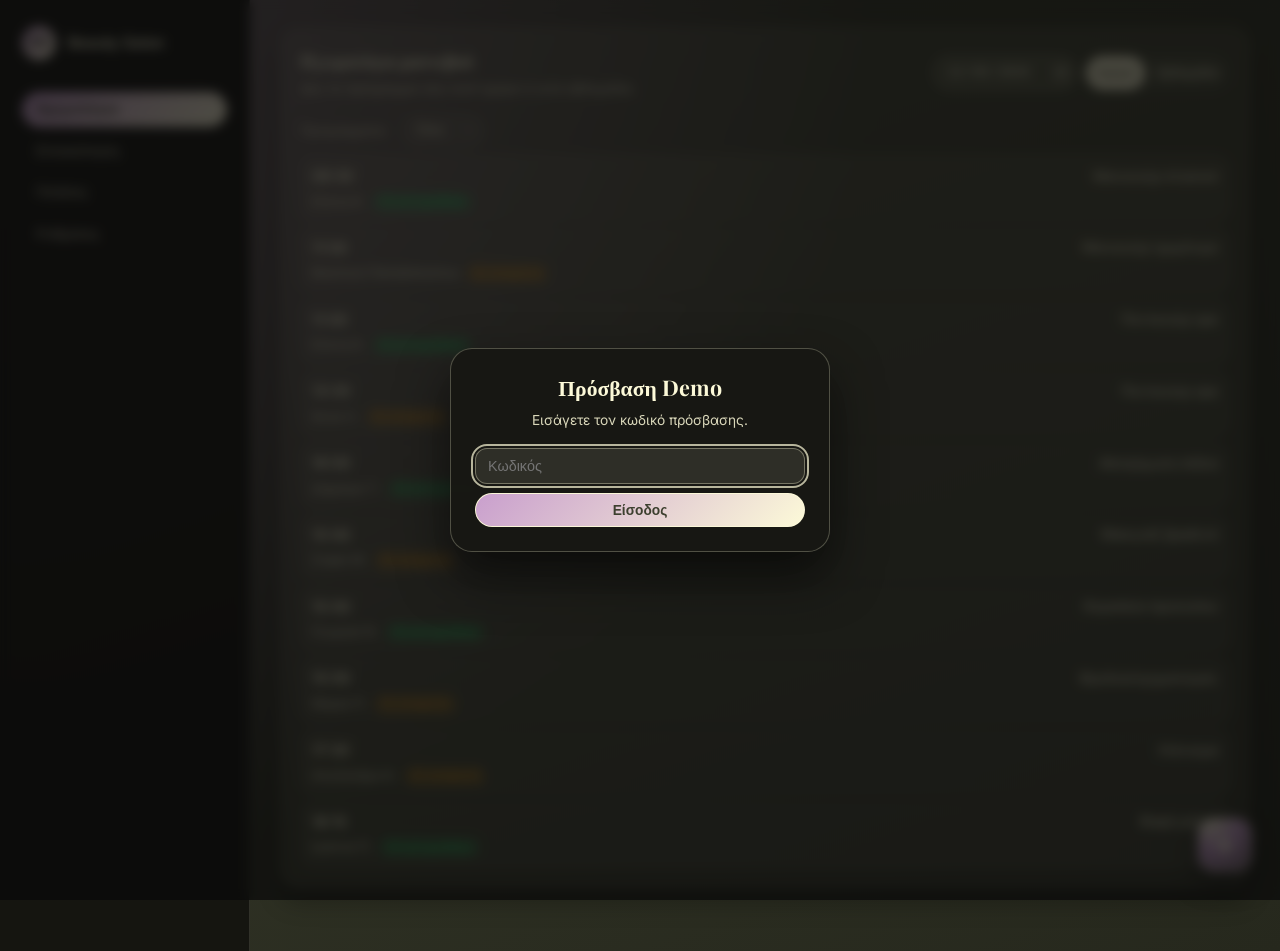
==== commit 178865e7: "Add files via upload" ====
--- a/index.html
+++ b/index.html
@@ -1,431 +1,1264 @@
 <!DOCTYPE html>
+
 <html lang="el">
 <head>
-    <meta charset="UTF-8">
-    <title>Πίνακας Ελέγχου - Beauty Salon</title>
-    <meta name="viewport" content="width=device-width, initial-scale=1">
-
-    <!-- Fonts & styles -->
-    <link rel="preconnect" href="https://fonts.googleapis.com">
-    <link rel="preconnect" href="https://fonts.gstatic.com" crossorigin>
-    <link
-        href="https://fonts.googleapis.com/css2?family=Playfair+Display:wght@500;600&family=Inter:wght@400;500;600&display=swap"
-        rel="stylesheet">
-    <link rel="stylesheet" href="admin.css">
-</head>
-<body>
-<div class="admin-page">
-    <!-- Sidebar -->
-    <aside class="admin-sidebar">
-        <div class="admin-logo">
-            <div class="admin-logo-mark">BS</div>
-            <div class="admin-logo-text">
-                <span class="admin-logo-title">Beauty Salon</span>
-                <span class="admin-logo-subtitle">Πίνακας ελέγχου</span>
-            </div>
-        </div>
-
-        <!-- Mobile user (shown only on small screens) -->
-        <div class="admin-user admin-user--mobile">
-            <div class="admin-user-avatar">Μ</div>
-            <div class="admin-user-info">
-                <span class="admin-user-name">Μαρία</span>
-                <span class="admin-user-role">Ιδιοκτήτρια</span>
-            </div>
-        </div>
-
-        <!-- Mobile navigation toggle (collapses the nav items) -->
-        <button class="admin-nav-toggle" type="button" aria-label="Άνοιγμα/κλείσιμο πλοήγησης">
+<meta charset="utf-8"/>
+<title>Beauty Salon</title>
+<meta content="width=device-width, initial-scale=1" name="viewport"/>
+<link href="https://fonts.googleapis.com" rel="preconnect"/>
+<link crossorigin="" href="https://fonts.gstatic.com" rel="preconnect"/>
+<link href="https://fonts.googleapis.com/css2?family=Playfair+Display:wght@500;600&amp;family=Inter:wght@400;500;600&amp;display=swap" rel="stylesheet"/>
+<link href="admin.css" rel="stylesheet"/>
+</head>
+<body class="access-locked">
+<div class="access-gate" id="access-gate" role="dialog" aria-modal="true" aria-labelledby="access-gate-title">
+  <div class="access-gate-card">
+    <h1 class="access-gate-title" id="access-gate-title">Πρόσβαση Demo</h1>
+    <p class="access-gate-subtitle">Εισάγετε τον κωδικό πρόσβασης.</p>
+    <form class="access-gate-form" id="access-gate-form">
+      <input class="access-gate-input" id="access-gate-input" type="password" placeholder="Κωδικός" autocomplete="current-password" required/>
+      <button class="btn-primary" type="submit">Είσοδος</button>
+    </form>
+    <p class="access-gate-error" id="access-gate-error" hidden>Λάθος κωδικός.</p>
+  </div>
+</div>
+<script>
+(function () {
+  if (window.__accessGateInit) return;
+  var accessGate = document.getElementById('access-gate');
+  if (!accessGate) return;
+  window.__accessGateInit = true;
+  var accessForm = document.getElementById('access-gate-form');
+  var accessInput = document.getElementById('access-gate-input');
+  var accessError = document.getElementById('access-gate-error');
+  var accessPassword = 'demo123';
+
+  function lockAccess() {
+    document.body.classList.add('access-locked');
+    accessGate.hidden = false;
+    var target = document.querySelector('.admin-page');
+    if (target) target.setAttribute('aria-hidden', 'true');
+    if (accessInput) accessInput.focus();
+  }
+
+  function unlockAccess() {
+    document.body.classList.remove('access-locked');
+    accessGate.hidden = true;
+    var target = document.querySelector('.admin-page');
+    if (target) target.removeAttribute('aria-hidden');
+    if (accessInput) accessInput.value = '';
+    if (accessError) accessError.hidden = true;
+  }
+
+  var isUnlocked = false;
+
+  if (isUnlocked) {
+    unlockAccess();
+  } else {
+    lockAccess();
+  }
+
+  if (accessForm) {
+    accessForm.addEventListener('submit', function (event) {
+      event.preventDefault();
+      if (!accessInput) return;
+      var value = accessInput.value.trim();
+      if (value === accessPassword) {
+        unlockAccess();
+      } else {
+        if (accessError) accessError.hidden = false;
+        accessInput.value = '';
+        accessInput.focus();
+      }
+    });
+  }
+
+  if (accessInput) {
+    accessInput.addEventListener('input', function () {
+      if (accessError) accessError.hidden = true;
+    });
+  }
+})();
+</script>
+<div class="admin-page">
+<aside class="admin-sidebar">
+<div class="admin-logo">
+<div class="admin-logo-mark">BS</div>
+<div class="admin-logo-text">
+<span class="admin-logo-title">Beauty Salon</span>
+
+</div>
+</div>
+<button aria-label="Άνοιγμα/κλείσιμο πλοήγησης" aria-controls="admin-nav" aria-expanded="false" class="admin-nav-toggle" type="button">
             Μενού
         </button>
-
-        <nav class="admin-nav" aria-label="Κύριες ενότητες">
-            <!-- 1η καρτέλα: Ημερολόγιο -->
-            <button class="admin-nav-item admin-nav-item--active" data-section="calendar">
-                <span class="admin-nav-label">Ημερολόγιο</span>
-            </button>
-
-            <!-- 2η καρτέλα: Επισκόπηση / πληροφορίες, στατιστικά, CRM -->
-            <button class="admin-nav-item" data-section="dashboard">
-                <span class="admin-nav-label">Επισκόπηση</span>
-            </button>
-
-            <button class="admin-nav-item" data-section="customers">
-                <span class="admin-nav-label">Πελάτες</span>
-            </button>
-            <button class="admin-nav-item" data-section="services">
-                <span class="admin-nav-label">Υπηρεσίες</span>
-            </button>
-            <button class="admin-nav-item" data-section="settings">
-                <span class="admin-nav-label">Ρυθμίσεις</span>
-            </button>
-        </nav>
-
-    </aside>
-
-
-    <!-- Main area -->
-    <main class="admin-main">
-        <!-- Top bar -->
-        <header class="admin-topbar">
-            <div>
-                <h1 class="admin-topbar-title">Πίνακας ελέγχου</h1>
-                <p class="admin-topbar-subtitle">
-                    Παρακολούθησε τα ραντεβού, τους πελάτες και τις υπηρεσίες σου σε ένα σημείο.
-                </p>
-            </div>
-            <div class="admin-user">
-                <div class="admin-user-avatar">Μ</div>
-                <div class="admin-user-info">
-                    <span class="admin-user-name">Μαρία</span>
-                    <span class="admin-user-role">Ιδιοκτήτρια</span>
-                </div>
-            </div>
-        </header>
-
-        <!-- DASHBOARD -->
-        <section class="admin-section" data-section="dashboard">
-
-            <!-- Quick stats -->
-            <div class="admin-cards-row">
-                <article class="admin-card stat-card">
-                    <h2 class="stat-title">Σημερινά ραντεβού</h2>
-                    <p class="stat-value">7</p>
-                </article>
-
-                <article class="admin-card stat-card">
-                    <h2 class="stat-title">Νέοι πελάτες αυτή την εβδομάδα</h2>
-                    <p class="stat-value">5</p> 
-                </article>
-
-                <article class="admin-card stat-card">
-                    <h2 class="stat-title">Ελεύθερα slots σήμερα</h2>
-                    <p class="stat-value">6</p>
-                </article>
-            </div>
-        </section>
-
-        <!-- CALENDAR -->
-        <section class="admin-section admin-section--visible" data-section="calendar">
-            <section class="admin-block">
-                <div class="admin-block-header">
-                    <div>
-                        <h2 class="admin-block-title">Ημερολόγιο ραντεβού</h2>
-                        <p class="admin-block-subtitle">
-                            Δες το πρόγραμμα σου ανά ημέρα ή ανά εβδομάδα. Αργότερα θα συνδεθεί με τα πραγματικά δεδομένα.
-                        </p>
-                    </div>
-                    <div class="admin-block-actions calendar-actions">
-                        <input type="date" class="control control--date calendar-date">
-                        <div class="calendar-toggle" role="tablist" aria-label="Επιλογή προβολής ημερολογίου">
-                            <button
-                                type="button"
-                                class="control control--chip control--chip-active"
-                                data-calendar-view="day"
-                                aria-pressed="true">
+<nav id="admin-nav" aria-label="Κύριες ενότητες" class="admin-nav">
+<button class="admin-nav-item admin-nav-item--active" data-section="calendar">
+<span class="admin-nav-label">Ημερολόγιο</span>
+</button>
+<button class="admin-nav-item" data-section="dashboard">
+<span class="admin-nav-label">Επισκόπηση</span>
+</button>
+<button class="admin-nav-item" data-section="customers">
+<span class="admin-nav-label">Πελάτες</span>
+</button>
+<button class="admin-nav-item" data-section="settings">
+<span class="admin-nav-label">Ρυθμίσεις</span>
+</button>
+</nav>
+</aside>
+<main class="admin-main">
+<section class="admin-section" data-section="dashboard">
+<section class="admin-block dashboard-block">
+<div class="admin-block-header">
+<div>
+<h2 class="admin-block-title">Επισκόπηση CRM</h2>
+<p class="admin-block-subtitle">
+Συνοπτικά KPIs και αναλύσεις από τα ραντεβού, τους πελάτες, τις υπηρεσίες και το ωράριο που έχεις καταχωρήσει.
+</p>
+</div>
+
+<div class="admin-block-actions dashboard-actions">
+<div class="dash-date-controls">
+<label class="dash-date-label" for="dash-date-range">Ημερομηνία αναφοράς</label>
+<div class="dash-date-fields">
+<select class="control dash-date-select" id="dash-date-range">
+<option value="day">Ημέρα</option>
+<option value="week">Εβδομάδα</option>
+<option value="month">Μήνας</option>
+<option value="half-year">6 μήνες</option>
+<option value="year">Έτος</option>
+<option value="custom">Συγκεκριμένη ημερομηνία</option>
+</select>
+<input class="control control--date dash-date-input" id="dash-date-input" type="date"/>
+<select class="control dash-date-select dash-year-select" id="dash-year-select" hidden>
+<option value="">—</option>
+</select>
+<select class="control dash-date-select dash-half-year-select" id="dash-half-year-select" hidden>
+<option value="H1">Ιαν – Ιουν</option>
+<option value="H2">Ιουλ – Δεκ</option>
+</select>
+</div>
+</div>
+</div>
+</div>
+
+<div class="dash-tabs" role="tablist" aria-label="Κατηγορίες επισκόπησης">
+  <button type="button" class="dash-tab dash-tab--active" role="tab" id="dash-tab-economics" aria-selected="true" aria-controls="dash-tabpanel-economics" data-dash-tab="economics">Οικονομική Ανάλυση</button>
+  <button type="button" class="dash-tab" role="tab" id="dash-tab-operations" aria-selected="false" aria-controls="dash-tabpanel-operations" tabindex="-1" data-dash-tab="operations">Λειτουργία & Ραντεβού</button>
+  <button type="button" class="dash-tab" role="tab" id="dash-tab-customers" aria-selected="false" aria-controls="dash-tabpanel-customers" tabindex="-1" data-dash-tab="customers">Πελάτες</button>
+<button type="button" class="dash-tab" role="tab" id="dash-tab-exports" aria-selected="false" aria-controls="dash-tabpanel-exports" tabindex="-1" data-dash-tab="exports">Εξαγωγές</button>
+  <button type="button" class="dash-tab" role="tab" id="dash-tab-advanced" aria-selected="false" aria-controls="dash-tabpanel-advanced" tabindex="-1" data-dash-tab="advanced">Προχωρημένα (Backend)</button>
+</div>
+
+<div class="dash-tabpanels">
+      <div class="dash-tabpanel" role="tabpanel" id="dash-tabpanel-economics" aria-labelledby="dash-tab-economics" data-dash-tabpanel="economics">
+        <div class="dashboard-kpi-grid dash-econ-kpis" aria-label="Οικονομικοί δείκτες">
+      <article class="admin-card stat-card stat-card--kpi">
+        <div class="stat-head">
+          <div class="stat-trend stat-trend--up" id="dash-kpi-revenue-trend">—</div>
+        </div>
+        <h3 class="stat-title">Σύνολο εσόδων</h3>
+        <p class="stat-value" id="dash-kpi-revenue">—</p>
+        <p class="stat-meta" id="dash-kpi-revenue-meta">Διαφορά: —</p>
+        <p class="stat-compare">Σε σχέση με την προηγούμενη περίοδο</p>
+      </article>
+
+      <article class="admin-card stat-card stat-card--kpi">
+        <div class="stat-head">
+          <div class="stat-trend stat-trend--up" id="dash-kpi-service-sales-trend">—</div>
+        </div>
+        <h3 class="stat-title">Υπηρεσίες πουλήθηκαν</h3>
+        <p class="stat-value" id="dash-kpi-service-sales">—</p>
+        <p class="stat-meta" id="dash-kpi-service-sales-meta">Διαφορά: —</p>
+        <p class="stat-compare">Σε σχέση με την προηγούμενη περίοδο</p>
+      </article>
+
+      <article class="admin-card stat-card stat-card--kpi">
+        <div class="stat-head">
+          <div class="stat-trend stat-trend--down" id="dash-kpi-revenue-per-hour-trend">—</div>
+        </div>
+        <h3 class="stat-title">Έσοδα ανά ώρα λειτουργίας</h3>
+        <p class="stat-value" id="dash-kpi-revenue-per-hour">—</p>
+        <p class="stat-meta" id="dash-kpi-revenue-per-hour-meta">Διαφορά: —</p>
+        <p class="stat-compare">Σε σχέση με την προηγούμενη περίοδο</p>
+      </article>
+    </div>
+
+    <div class="dashboard-grid dash-econ-charts">
+      <article class="admin-card dashboard-panel dash-chart-panel dash-chart-panel--wide">
+        <div class="dash-chart-header">
+          <div>
+            <h3 class="dashboard-panel-title">Επισκόπηση εσόδων</h3>
+            <p class="dash-note">Μηνιαία εξέλιξη εσόδων.</p>
+          </div>
+          <div class="dash-chart-legend">
+            <span class="dash-legend-item dash-legend-item--revenue">Έσοδα</span>
+          </div>
+        </div>
+        <div class="dash-line-chart-wrap">
+          <svg class="dash-line-chart" viewBox="0 0 640 240" role="img" aria-label="Διάγραμμα εσόδων">
+            <g class="dash-chart-grid">
+              <line x1="40" y1="30" x2="620" y2="30" />
+              <line x1="40" y1="80" x2="620" y2="80" />
+              <line x1="40" y1="130" x2="620" y2="130" />
+              <line x1="40" y1="180" x2="620" y2="180" />
+            </g>
+            <path class="dash-line-chart-line dash-line-chart-line--revenue" d="M40 150 C110 120, 170 110, 220 100 C280 90, 320 120, 380 110 C440 100, 500 80, 560 90 C590 95, 610 85, 620 75" />
+          </svg>
+          <div class="dash-chart-x">
+            <span>Ιαν</span><span>Φεβ</span><span>Μαρ</span><span>Απρ</span><span>Μαι</span><span>Ιουν</span><span>Ιουλ</span><span>Αυγ</span><span>Σεπ</span><span>Οκτ</span><span>Νοε</span><span>Δεκ</span>
+          </div>
+        </div>
+      </article>
+
+      <article class="admin-card dashboard-panel dash-chart-panel">
+        <div class="dash-chart-header">
+          <div>
+            <h3 class="dashboard-panel-title">Δημοφιλείς υπηρεσίες</h3>
+            <p class="dash-note">Κατανομή κρατήσεων ανά υπηρεσία.</p>
+          </div>
+        </div>
+        <div class="dash-donut-wrap">
+          <svg class="dash-donut" viewBox="0 0 120 120" role="img" aria-label="Κατανομή υπηρεσιών">
+            <circle class="dash-donut-track" cx="60" cy="60" r="42" />
+            <circle class="dash-donut-slice dash-donut-slice--a" cx="60" cy="60" r="42" pathLength="100" stroke-dasharray="35 65" stroke-dashoffset="0" />
+            <circle class="dash-donut-slice dash-donut-slice--b" cx="60" cy="60" r="42" pathLength="100" stroke-dasharray="25 75" stroke-dashoffset="-35" />
+            <circle class="dash-donut-slice dash-donut-slice--c" cx="60" cy="60" r="42" pathLength="100" stroke-dasharray="18 82" stroke-dashoffset="-60" />
+            <circle class="dash-donut-slice dash-donut-slice--d" cx="60" cy="60" r="42" pathLength="100" stroke-dasharray="12 88" stroke-dashoffset="-78" />
+            <circle class="dash-donut-slice dash-donut-slice--e" cx="60" cy="60" r="42" pathLength="100" stroke-dasharray="10 90" stroke-dashoffset="-90" />
+          </svg>
+          <div class="dash-donut-legend">
+            <div class="dash-legend-row"><span class="dash-legend-dot dash-legend-dot--a"></span><span>Gel Manicure</span><strong>35%</strong></div>
+            <div class="dash-legend-row"><span class="dash-legend-dot dash-legend-dot--b"></span><span>Acrylic Set</span><strong>25%</strong></div>
+            <div class="dash-legend-row"><span class="dash-legend-dot dash-legend-dot--c"></span><span>Hair Color</span><strong>18%</strong></div>
+            <div class="dash-legend-row"><span class="dash-legend-dot dash-legend-dot--d"></span><span>Facial</span><strong>12%</strong></div>
+            <div class="dash-legend-row"><span class="dash-legend-dot dash-legend-dot--e"></span><span>Massage</span><strong>10%</strong></div>
+          </div>
+        </div>
+      </article>
+    </div>
+
+    <div class="dashboard-grid dash-econ-secondary">
+      <article class="admin-card dashboard-panel">
+        <h3 class="dashboard-panel-title">Κορυφαίες υπηρεσίες (κρατήσεις)</h3>
+        <ul class="dash-bars" id="dash-top-services"></ul>
+        <p class="dash-note">Υπολογίζεται από τις υπηρεσίες που εμφανίζονται στα ραντεβού της ημέρας.</p>
+      </article>
+
+      <article class="admin-card dashboard-panel">
+        <h3 class="dashboard-panel-title">Έσοδα ανά υπηρεσία</h3>
+        <ul class="dash-bars" id="dash-revenue-by-service"></ul>
+        <p class="dash-note">Εκτίμηση με βάση τις τιμές στον κατάλογο «Υπηρεσίες».</p>
+      </article>
+
+      </div>
+  </div><div class="dash-tabpanel" role="tabpanel" id="dash-tabpanel-operations" aria-labelledby="dash-tab-operations" data-dash-tabpanel="operations" hidden>
+    <div class="dashboard-kpi-grid" aria-label="Δείκτες λειτουργίας και ραντεβού">
+      <article class="admin-card stat-card">
+<h3 class="stat-title">Ραντεβού</h3>
+<p class="stat-value" id="dash-kpi-appointments">—</p>
+<p class="stat-meta" id="dash-kpi-appointments-meta">—</p>
+</article>
+
+<article class="admin-card stat-card">
+<h3 class="stat-title">Ολοκληρώθηκαν</h3>
+<p class="stat-value" id="dash-kpi-completed">—</p>
+<p class="stat-meta" id="dash-kpi-completed-meta">—</p>
+</article>
+
+<article class="admin-card stat-card">
+<h3 class="stat-title">Σε αναμονή</h3>
+<p class="stat-value" id="dash-kpi-pending">—</p>
+<p class="stat-meta" id="dash-kpi-pending-meta">—</p>
+</article>
+
+<article class="admin-card stat-card">
+<h3 class="stat-title">Ακυρώσεις</h3>
+<p class="stat-value" id="dash-kpi-cancellations">—</p>
+<p class="stat-meta" id="dash-kpi-cancellations-meta">—</p>
+</article>
+
+<article class="admin-card stat-card">
+<h3 class="stat-title">No-show</h3>
+<p class="stat-value" id="dash-kpi-no-show">—</p>
+<p class="stat-meta" id="dash-kpi-no-show-meta">—</p>
+</article>
+
+<article class="admin-card stat-card">
+<h3 class="stat-title">Αξιοποίηση ωραρίου</h3>
+<p class="stat-value" id="dash-kpi-utilization">—</p>
+<p class="stat-meta" id="dash-kpi-utilization-meta">—</p>
+</article>
+
+<article class="admin-card stat-card">
+<h3 class="stat-title">Ελεύθερα slots</h3>
+<p class="stat-value" id="dash-kpi-free-slots">—</p>
+<p class="stat-meta" id="dash-kpi-free-slots-meta">—</p>
+</article>
+    </div>
+
+    <div class="dashboard-grid">
+      <article class="admin-card dashboard-panel">
+<h3 class="dashboard-panel-title">Ραντεβού ανά εργαζόμενο</h3>
+<ul class="dash-bars" id="dash-appointments-by-employee"></ul>
+<p class="dash-note">Με βάση το πλήθος ραντεβού ανά εργαζόμενο.</p>
+</article>
+
+      <article class="admin-card dashboard-panel">
+<h3 class="dashboard-panel-title">Διάρκεια ραντεβού</h3>
+<div class="dash-list" id="dash-appointment-duration"></div>
+<p class="dash-note">Κατανομή διάρκειας από τις υπηρεσίες των ραντεβού.</p>
+</article>
+
+      <article class="admin-card dashboard-panel">
+<h3 class="dashboard-panel-title">Ώρες αιχμής</h3>
+<div class="dash-heatmap" id="dash-heatmap"></div>
+<p class="dash-note">Μετράει πόσα ραντεβού υπάρχουν ανά ώρα για την ημερομηνία αναφοράς.</p>
+</article>
+    </div>
+  </div>
+
+  <div class="dash-tabpanel" role="tabpanel" id="dash-tabpanel-customers" aria-labelledby="dash-tab-customers" data-dash-tabpanel="customers" hidden>
+    <div class="dashboard-kpi-grid" aria-label="Δείκτες πελατών">
+      <article class="admin-card stat-card">
+<h3 class="stat-title">Σύνολο πελατών</h3>
+<p class="stat-value" id="dash-kpi-customers">—</p>
+<p class="stat-meta" id="dash-kpi-customers-meta">—</p>
+</article>
+
+<article class="admin-card stat-card">
+<h3 class="stat-title">Ενεργοί (≤30ημ)</h3>
+<p class="stat-value" id="dash-kpi-active-customers">—</p>
+<p class="stat-meta" id="dash-kpi-active-customers-meta">—</p>
+</article>
+
+<article class="admin-card stat-card">
+<h3 class="stat-title">Νέοι πελάτες</h3>
+<p class="stat-value" id="dash-kpi-new-customers">—</p>
+<p class="stat-meta" id="dash-kpi-new-customers-meta">—</p>
+</article>
+
+</div>
+
+    <div class="dashboard-grid">
+      <article class="admin-card dashboard-panel">
+<h3 class="dashboard-panel-title">Segments πελατών</h3>
+<div class="dash-segments" id="dash-customer-segments"></div>
+<p class="dash-note">Με βάση την «τελευταία επίσκεψη» που φαίνεται στους Πελάτες.</p>
+</article>
+
+      <article class="admin-card dashboard-panel">
+<h3 class="dashboard-panel-title">Κορυφαίοι πελάτες (έσοδα)</h3>
+<div class="dash-list" id="dash-top-customers"></div>
+<p class="dash-note">Με βάση το σύνολο εσόδων ανά πελάτη.</p>
+</article>
+
+      <article class="admin-card dashboard-panel">
+<h3 class="dashboard-panel-title">Προτιμήσεις υπηρεσιών</h3>
+<ul class="dash-bars" id="dash-customer-service-preferences"></ul>
+<p class="dash-note">Ποιες υπηρεσίες επιλέγουν συχνότερα οι πελάτες.</p>
+</article>
+
+      <article class="admin-card dashboard-panel">
+<h3 class="dashboard-panel-title">Πελάτες προς επαναδραστηριοποίηση</h3>
+<div class="dash-list" id="dash-dormant-list"></div>
+<p class="dash-note">Με βάση το τελευταίο ραντεβού για υπενθυμίσεις ή κουπόνια.</p>
+</article>
+    </div>
+  </div>
+
+  <div class="dash-tabpanel" role="tabpanel" id="dash-tabpanel-exports" aria-labelledby="dash-tab-exports" data-dash-tabpanel="exports" hidden>
+    <div class="dashboard-grid">
+      <article class="admin-card dashboard-panel">
+<h3 class="dashboard-panel-title">Εξαγωγές</h3>
+<div class="dash-actions">
+<button type="button" class="btn-primary dash-export-btn" id="dash-export-customers">Εξαγωγή Πελατών (CSV)</button>
+<button type="button" class="btn-ghost dash-export-btn" id="dash-export-services">Εξαγωγή Υπηρεσιών (CSV)</button>
+<button type="button" class="btn-ghost dash-export-btn" id="dash-export-appointments">Εξαγωγή Ραντεβού Ημέρας (CSV)</button>
+</div>
+</article>
+    </div>
+  </div>
+
+  <div class="dash-tabpanel" role="tabpanel" id="dash-tabpanel-advanced" aria-labelledby="dash-tab-advanced" data-dash-tabpanel="advanced" hidden>
+    <div class="dashboard-grid">
+      <article class="admin-card dashboard-panel dashboard-panel--full">
+<h3 class="dashboard-panel-title">Προχωρημένοι δείκτες CRM</h3>
+<div class="dash-advanced">
+<div class="dash-advanced-item"><span>Ρυθμός ακύρωσης</span><span class="dash-muted">—</span></div>
+<div class="dash-advanced-item"><span>Ρυθμός no-show</span><span class="dash-muted">—</span></div>
+<div class="dash-advanced-item"><span>Rebooking rate (π.χ. σε 30 ημέρες)</span><span class="dash-muted">—</span></div>
+<div class="dash-advanced-item"><span>Retention ανά cohort</span><span class="dash-muted">—</span></div>
+<div class="dash-advanced-item"><span>LTV ανά πελάτη</span><span class="dash-muted">—</span></div>
+<div class="dash-advanced-item"><span>Μέσος χρόνος μεταξύ επισκέψεων</span><span class="dash-muted">—</span></div>
+<div class="dash-advanced-item"><span>Απόδοση marketing καμπανιών</span><span class="dash-muted">—</span></div>
+<div class="dash-advanced-item"><span>Reviews / NPS</span><span class="dash-muted">—</span></div>
+<div class="dash-advanced-item"><span>Διαχείριση υπενθυμίσεων (SMS / Email)</span><span class="dash-muted">—</span></div>
+<div class="dash-advanced-item"><span>RFM score ανά πελάτη</span><span class="dash-muted">—</span></div>
+<div class="dash-advanced-item"><span>Κίνδυνος αποχώρησης (churn)</span><span class="dash-muted">—</span></div>
+<div class="dash-advanced-item"><span>Συχνότητα επισκέψεων</span><span class="dash-muted">—</span></div>
+<div class="dash-advanced-item"><span>Μέσος χρόνος κράτησης πριν το ραντεβού</span><span class="dash-muted">—</span></div>
+<div class="dash-advanced-item"><span>Upsell / cross-sell rate</span><span class="dash-muted">—</span></div>
+<div class="dash-advanced-item"><span>Απόδοση εργαζομένων (ραντεβού/ώρα)</span><span class="dash-muted">—</span></div>
+</div>
+</article>
+    </div>
+  </div>
+</div>
+
+<p class="dash-updated" id="dash-last-updated">Τελευταία ενημέρωση: —</p>
+
+</section>
+</section>
+
+<section class="admin-section admin-section--visible" data-section="calendar">
+<section class="admin-block">
+<div class="admin-block-header">
+<div>
+<h2 class="admin-block-title">Ημερολόγιο ραντεβού</h2>
+<p class="admin-block-subtitle">
+                            Δες το πρόγραμμα σου ανά ημέρα ή ανά εβδομάδα.
+                        </p>
+</div>
+<div class="admin-block-actions calendar-actions">
+<input class="control control--date calendar-date" type="date"/>
+<button class="calendar-week-label calendar-week-pill" id="calendar-week-pill" type="button" aria-label="Επιλογή εβδομάδας">09-15 Δεκ 2025</button>
+<div aria-label="Επιλογή προβολής ημερολογίου" class="calendar-toggle" role="tablist">
+<button aria-pressed="true" class="control control--chip control--chip-active" data-calendar-view="day" type="button">
                                 Ημέρα
                             </button>
-                            <button
-                                type="button"
-                                class="control control--chip"
-                                data-calendar-view="week"
-                                aria-pressed="false">
+<button aria-pressed="false" class="control control--chip" data-calendar-view="week" type="button">
                                 Εβδομάδα
                             </button>
-                        </div>
-                    </div>
-                </div>
-
-                <!-- DAILY VIEW (like the overview appointments) -->
-                <div class="calendar-day-view">
-
-                    <div class="appointments-list appointments-list--compact">
-                        <article class="appointment-card">
-                            <div class="appointment-main">
-                                <span class="appointment-time">09:30</span>
-                                <span class="appointment-service">Μανικιούρ κλασικό</span>
-                            </div>
-                            <div class="appointment-meta">
-                                <span class="appointment-client">Ελένη Κ.</span>
-                                <span class="appointment-status appointment-status--completed">Ολοκληρώθηκε</span>
-                            </div>
-                        </article>
-
-                        <article class="appointment-card">
-                            <div class="appointment-main">
-                                <span class="appointment-time">11:00</span>
-                                <span class="appointment-service">Μανικιούρ ημιμόνιμο</span>
-                            </div>
-                            <div class="appointment-meta">
-                                <span class="appointment-client">Βασιλική Παπαδοπούλου</span>
-                                <span class="appointment-status appointment-status--pending">Σε αναμονή</span>
-                            </div>
-                        </article>
-
-                        <article class="appointment-card">
-                            <div class="appointment-main">
-                                <span class="appointment-time">13:30</span>
-                                <span class="appointment-service">Πεντικιούρ spa</span>
-                            </div>
-                            <div class="appointment-meta">
-                                <span class="appointment-client">Άννα Λ.</span>
-                                <span class="appointment-status appointment-status--pending">Σε αναμονή</span>
-                            </div>
-                        </article>
-
-                        <article class="appointment-card">
-                            <div class="appointment-main">
-                                <span class="appointment-time">16:00</span>
-                                <span class="appointment-service">Αποτρίχωση πόδια</span>
-                            </div>
-                            <div class="appointment-meta">
-                                <span class="appointment-client">Δήμητρα Τ.</span>
-                                <span class="appointment-status appointment-status--completed">Ολοκληρώθηκε</span>
-                            </div>
-                        </article>
-                    </div>
-                </div>
-
-                <div class="calendar-week-view">
-                    <p class="calendar-week-label">Εβδομάδα 09–15 Δεκ 2025</p>
-
-                    <div class="calendar-preview">
-                        <!-- ΜΟΝΟ αυτό το ορθογώνιο θα σκρολάρει οριζόντια -->
-                        <div class="calendar-week-scroller">
-                            <div class="calendar-week-inner">
-                                <div class="calendar-preview-header">
-                                    <span>Δευ</span>
-                                    <span>Τρι</span>
-                                    <span>Τετ</span>
-                                    <span>Πεμ</span>
-                                    <span>Παρ</span>
-                                    <span>Σαβ</span>
-                                    <span>Κυρ</span>
-                                </div>
-                                <div class="calendar-preview-body">
-                                    <div class="calendar-column">
-                                        <div class="calendar-slot calendar-slot--busy">09:30<br>Μανικιούρ</div>
-                                        <div class="calendar-slot calendar-slot--busy">13:00<br>Πεντικιούρ</div>
-                                        <div class="calendar-slot calendar-slot--free">17:30</div>
-                                    </div>
-                                    <div class="calendar-column">
-                                        <div class="calendar-slot calendar-slot--busy">10:00<br>Αποτρίχωση</div>
-                                        <div class="calendar-slot calendar-slot--free">14:30</div>
-                                        <div class="calendar-slot calendar-slot--busy">18:00<br>Μανικιούρ</div>
-                                    </div>
-                                    <div class="calendar-column">
-                                        <div class="calendar-slot calendar-slot--free">10:00</div>
-                                        <div class="calendar-slot calendar-slot--busy">12:30<br>Πεντικιούρ</div>
-                                        <div class="calendar-slot calendar-slot--busy">19:00<br>Μανικιούρ</div>
-                                    </div>
-                                    <div class="calendar-column">
-                                        <div class="calendar-slot calendar-slot--busy">11:00<br>Αποτρίχωση</div>
-                                        <div class="calendar-slot calendar-slot--free">15:30</div>
-                                        <div class="calendar-slot calendar-slot--busy">19:30<br>Πεντικιούρ</div>
-                                    </div>
-                                    <div class="calendar-column">
-                                        <div class="calendar-slot calendar-slot--busy">09:00<br>Μανικιούρ</div>
-                                        <div class="calendar-slot calendar-slot--busy">13:30<br>Αποτρίχωση</div>
-                                        <div class="calendar-slot calendar-slot--free">18:30</div>
-                                    </div>
-                                    <div class="calendar-column">
-                                        <div class="calendar-slot calendar-slot--free">11:00</div>
-                                        <div class="calendar-slot calendar-slot--busy">15:00<br>Πεντικιούρ</div>
-                                        <div class="calendar-slot calendar-slot--busy">18:00<br>Μανικιούρ</div>
-                                    </div>
-                                    <div class="calendar-column">
-                                        <div class="calendar-slot calendar-slot--busy">10:30<br>Μανικιούρ</div>
-                                        <div class="calendar-slot calendar-slot--busy">13:30<br>Πεντικιούρ</div>
-                                        <div class="calendar-slot calendar-slot--free">17:00</div>
-                                    </div>
-                                </div>
-                            </div>
-                        </div>
-                    </div>
-                </div>
-
-            </section>
-        </section>
-
-
-        <!-- CUSTOMERS -->
-        <section class="admin-section" data-section="customers">
-            <section class="admin-block">
-                <div class="admin-block-header">
-                    <div>
-                        <h2 class="admin-block-title">Πελάτες</h2>
-                        <p class="admin-block-subtitle">
-                            Λίστα με τους πελάτες σου. Αργότερα θα μπορείς να βλέπεις ιστορικό ραντεβού.
-                        </p>
-                    </div>
-                    <div class="admin-block-actions">
-                        <input type="search" class="control"
-                               placeholder="Αναζήτηση ονόματος ή τηλεφώνου...">
-                    </div>
-                </div>
-
-                <div class="table-shell">
-                    <div class="table-header">
-                        <span>Όνομα</span>
-                        <span>Τηλέφωνο</span>
-                        <span>Τελευταίο ραντεβού</span>
-                        <span>Σημειώσεις</span>
-                    </div>
-                    <div class="table-row">
-                        <span>Βασιλική Παπαδοπούλου</span>
-                        <span>69XXXXXXXX</span>
-                        <span>10/12/2025 · Μανικιούρ</span>
-                        <span>Προτιμά απογεύματα</span>
-                    </div>
-                    <div class="table-row">
-                        <span>Άννα Λ.</span>
-                        <span>69XXXXXXXX</span>
-                        <span>09/12/2025 · Πεντικιούρ</span>
-                        <span></span>
-                    </div>
-                    <div class="table-row">
-                        <span>Δήμητρα Τ.</span>
-                        <span>69XXXXXXXX</span>
-                        <span>08/12/2025 · Αποτρίχωση</span>
-                        <span>Ευαισθησία στο κερί</span>
-                    </div>
-                </div>
-            </section>
-        </section>
-
-        <!-- SERVICES -->
-        <section class="admin-section" data-section="services">
-            <section class="admin-block">
-                <div class="admin-block-header">
-                    <div>
-                        <h2 class="admin-block-title">Υπηρεσίες & τιμές</h2>
-                        <p class="admin-block-subtitle">
-                            Διαχείριση υπηρεσιών, διάρκειας και τιμών. Θα συνδεθεί με τη φόρμα κράτησης.
-                        </p>
-                    </div>
-                    <div class="admin-block-actions">
-                        <button class="control control--chip">+ Νέα υπηρεσία</button>
-                    </div>
-                </div>
-
-                <div class="table-shell table-shell--compact">
-                    <div class="table-header">
-                        <span>Κατηγορία</span>
-                        <span>Υπηρεσία</span>
-                        <span>Διάρκεια</span>
-                        <span>Τιμή</span>
-                    </div>
-                    <div class="table-row">
-                        <span>Μανικιούρ</span>
-                        <span>Μανικιούρ ημιμόνιμο</span>
-                        <span>60'</span>
-                        <span>25€</span>
-                    </div>
-                    <div class="table-row">
-                        <span>Πεντικιούρ</span>
-                        <span>Πεντικιούρ spa</span>
-                        <span>70'</span>
-                        <span>30€</span>
-                    </div>
-                    <div class="table-row">
-                        <span>Αποτρίχωση</span>
-                        <span>Αποτρίχωση πόδια</span>
-                        <span>45'</span>
-                        <span>22€</span>
-                    </div>
-                </div>
-            </section>
-        </section>
-
-        <!-- SETTINGS -->
+</div>
+</div>
+</div>
+<div class="calendar-schedule-controls">
+<span class="calendar-schedule-label">Προγράμματα:</span>
+<select class="calendar-schedule-select" id="calendar-schedule-select" aria-label="Προγράμματα προσωπικού">
+<option value="all" selected>Όλοι</option>
+<option value="e1">Άννα</option>
+<option value="e2">Μαρία</option>
+<option value="e3">Ελένη</option>
+</select>
+</div>
+<div class="calendar-day-view">
+<div class="appointments-list appointments-list--compact">
+<article class="appointment-card" data-employee="e1">
+<div class="appointment-main">
+<span class="appointment-time">09:30</span>
+<span class="appointment-service">Μανικιούρ κλασικό</span>
+</div>
+<div class="appointment-meta">
+<span class="appointment-client">Ελένη Κ.</span>
+<span class="appointment-status appointment-status--completed">Ολοκληρώθηκε</span>
+</div>
+</article>
+<article class="appointment-card" data-employee="e2">
+<div class="appointment-main">
+<span class="appointment-time">11:00</span>
+<span class="appointment-service">Μανικιούρ ημιμόνιμο</span>
+</div>
+<div class="appointment-meta">
+<span class="appointment-client">Βασιλική Παπαδοπούλου</span>
+<span class="appointment-status appointment-status--pending">Σε αναμονή</span>
+</div>
+</article>
+<article class="appointment-card" data-employee="e3">
+<div class="appointment-main">
+<span class="appointment-time">11:00</span>
+<span class="appointment-service">Πεντικιούρ spa</span>
+</div>
+<div class="appointment-meta">
+<span class="appointment-client">Ελένη Κ.</span>
+<span class="appointment-status appointment-status--completed">Ολοκληρώθηκε</span>
+</div>
+</article>
+<article class="appointment-card" data-employee="e1">
+<div class="appointment-main">
+<span class="appointment-time">13:30</span>
+<span class="appointment-service">Πεντικιούρ spa</span>
+</div>
+<div class="appointment-meta">
+<span class="appointment-client">Άννα Λ.</span>
+<span class="appointment-status appointment-status--pending">Σε αναμονή</span>
+</div>
+</article>
+<article class="appointment-card" data-employee="e3">
+<div class="appointment-main">
+<span class="appointment-time">16:00</span>
+<span class="appointment-service">Αποτρίχωση πόδια</span>
+</div>
+<div class="appointment-meta">
+<span class="appointment-client">Δήμητρα Τ.</span>
+<span class="appointment-status appointment-status--completed">Ολοκληρώθηκε</span>
+</div>
+</article>
+<article class="appointment-card" data-employee="e2">
+<div class="appointment-main">
+<span class="appointment-time">15:00</span>
+<span class="appointment-service">Μακιγιάζ βραδινό</span>
+</div>
+<div class="appointment-meta">
+<span class="appointment-client">Σοφία Μ.</span>
+<span class="appointment-status appointment-status--pending">Σε αναμονή</span>
+</div>
+</article>
+<article class="appointment-card" data-employee="e1">
+<div class="appointment-main">
+<span class="appointment-time">15:00</span>
+<span class="appointment-service">Θεραπεία προσώπου</span>
+</div>
+<div class="appointment-meta">
+<span class="appointment-client">Γεωργία Ν.</span>
+<span class="appointment-status appointment-status--completed">Ολοκληρώθηκε</span>
+</div>
+</article>
+<article class="appointment-card" data-employee="e3">
+<div class="appointment-main">
+<span class="appointment-time">15:00</span>
+<span class="appointment-service">Φρύδια/σχηματισμός</span>
+</div>
+<div class="appointment-meta">
+<span class="appointment-client">Μαρία Π.</span>
+<span class="appointment-status appointment-status--pending">Σε αναμονή</span>
+</div>
+</article>
+<article class="appointment-card" data-employee="e2">
+<div class="appointment-main">
+<span class="appointment-time">17:30</span>
+<span class="appointment-service">Χτένισμα</span>
+</div>
+<div class="appointment-meta">
+<span class="appointment-client">Αλεξάνδρα Κ.</span>
+<span class="appointment-status appointment-status--pending">Σε αναμονή</span>
+</div>
+</article>
+<article class="appointment-card" data-employee="e1">
+<div class="appointment-main">
+<span class="appointment-time">18:15</span>
+<span class="appointment-service">Βαφή ριζών</span>
+</div>
+<div class="appointment-meta">
+<span class="appointment-client">Ιωάννα Π.</span>
+<span class="appointment-status appointment-status--completed">Ολοκληρώθηκε</span>
+</div>
+</article>
+</div>
+</div>
+<div class="calendar-week-view">
+<div class="calendar-preview">
+<div class="calendar-week-scroller">
+<div class="calendar-week-inner">
+<div class="calendar-preview-header">
+<span>Δευ</span>
+<span>Τρι</span>
+<span>Τετ</span>
+<span>Πεμ</span>
+<span>Παρ</span>
+<span>Σαβ</span>
+</div>
+<div class="calendar-preview-body">
+<div class="calendar-column">
+<div class="calendar-slot calendar-slot--busy" data-employee="e1" data-client="Ελένη Κ." data-status="completed">09:30<br/>Μανικιούρ κλασικό</div>
+<div class="calendar-slot calendar-slot--busy calendar-slot--stack" data-appointments="11:00|Μανικιούρ ημιμόνιμο|Βασιλική Παπαδοπούλου|pending|e2;11:00|Πεντικιούρ spa|Ελένη Κ.|completed|e3">11:00<br/>Μανικιούρ ημιμόνιμο<span class="calendar-slot-bubble" data-appointments="11:00|Μανικιούρ ημιμόνιμο|Βασιλική Παπαδοπούλου|pending|e2;11:00|Πεντικιούρ spa|Ελένη Κ.|completed|e3">2</span></div>
+<div class="calendar-slot calendar-slot--busy" data-employee="e1" data-client="Άννα Λ." data-status="pending">13:30<br/>Πεντικιούρ spa</div>
+<div class="calendar-slot calendar-slot--busy calendar-slot--stack" data-appointments="15:00|Μακιγιάζ βραδινό|Σοφία Μ.|pending|e2;15:00|Θεραπεία προσώπου|Γεωργία Ν.|completed|e1;15:00|Φρύδια/σχηματισμός|Μαρία Π.|pending|e3">15:00<br/>Μακιγιάζ βραδινό<span class="calendar-slot-bubble" data-appointments="15:00|Μακιγιάζ βραδινό|Σοφία Μ.|pending|e2;15:00|Θεραπεία προσώπου|Γεωργία Ν.|completed|e1;15:00|Φρύδια/σχηματισμός|Μαρία Π.|pending|e3">3</span></div>
+<div class="calendar-slot calendar-slot--busy" data-employee="e3" data-client="Δήμητρα Τ." data-status="completed">16:00<br/>Αποτρίχωση πόδια</div>
+<div class="calendar-slot calendar-slot--busy" data-employee="e2" data-client="Αλεξάνδρα Κ." data-status="pending">17:30<br/>Χτένισμα</div>
+<div class="calendar-slot calendar-slot--busy" data-employee="e1" data-client="Ιωάννα Π." data-status="completed">18:15<br/>Βαφή ριζών</div>
+</div>
+<div class="calendar-column">
+<div class="calendar-slot calendar-slot--busy calendar-slot--stack" data-appointments="10:00|Αποτρίχωση|Μαρία Π.|pending|e2;10:00|Μανικιούρ|Ελένη Κ.|completed|e3">10:00<br/>Αποτρίχωση<span class="calendar-slot-bubble" data-appointments="10:00|Αποτρίχωση|Μαρία Π.|pending|e2;10:00|Μανικιούρ|Ελένη Κ.|completed|e3">2</span></div>
+<div class="calendar-slot calendar-slot--free">14:30</div>
+<div class="calendar-slot calendar-slot--busy" data-employee="e1" data-client="Κατερίνα Σ." data-status="pending">18:00<br/>Μανικιούρ</div>
+</div>
+<div class="calendar-column">
+<div class="calendar-slot calendar-slot--free">10:00</div>
+<div class="calendar-slot calendar-slot--busy" data-employee="e3" data-client="Νίκη Γ." data-status="pending">12:30<br/>Πεντικιούρ</div>
+<div class="calendar-slot calendar-slot--busy" data-employee="e2" data-client="Λίνα Χ." data-status="completed">19:00<br/>Μανικιούρ</div>
+</div>
+<div class="calendar-column">
+<div class="calendar-slot calendar-slot--busy" data-employee="e2" data-client="Μαργαρίτα Ζ." data-status="pending">11:00<br/>Αποτρίχωση</div>
+<div class="calendar-slot calendar-slot--free">15:30</div>
+<div class="calendar-slot calendar-slot--busy" data-employee="e1" data-client="Ευγενία Σ." data-status="completed">19:30<br/>Πεντικιούρ</div>
+</div>
+<div class="calendar-column">
+<div class="calendar-slot calendar-slot--busy" data-employee="e1" data-client="Κλειώ Δ." data-status="completed">09:00<br/>Μανικιούρ</div>
+<div class="calendar-slot calendar-slot--busy" data-employee="e3" data-client="Ρένα Μ." data-status="pending">13:30<br/>Αποτρίχωση</div>
+<div class="calendar-slot calendar-slot--free">18:30</div>
+</div>
+<div class="calendar-column">
+<div class="calendar-slot calendar-slot--free">11:00</div>
+<div class="calendar-slot calendar-slot--busy" data-employee="e2" data-client="Στέλλα Β." data-status="pending">15:00<br/>Πεντικιούρ</div>
+<div class="calendar-slot calendar-slot--busy" data-employee="e3" data-client="Αριάδνη Λ." data-status="completed">18:00<br/>Μανικιούρ</div>
+</div>
+</div>
+</div>
+</div>
+</div>
+
+</div><div class="edit-panel" hidden="" id="appointment-inspect-panel">
+<h3 class="edit-panel-title" id="appointment-inspect-title">
+                        Λεπτομέρειες ραντεβού
+                    </h3>
+<div class="appointment-stack-nav" id="appointment-stack-nav" hidden="">
+<button class="appointment-stack-btn" id="appointment-stack-prev" type="button" aria-label="Προηγούμενο ραντεβού">&lsaquo;</button>
+<span class="appointment-stack-count" id="appointment-stack-count">1 / 1</span>
+<button class="appointment-stack-btn" id="appointment-stack-next" type="button" aria-label="Επόμενο ραντεβού">&rsaquo;</button>
+</div>
+<form id="appointment-inspect-form">
+<div class="edit-panel-grid">
+<div class="edit-panel-field">
+<label class="edit-panel-label" for="appointment-date-input">
+                                    Ημερομηνία
+                                </label>
+<input class="edit-panel-input" id="appointment-date-input" name="date" type="date"/>
+</div>
+<div class="edit-panel-field">
+<label class="edit-panel-label" for="appointment-time-input">
+                                    Ώρα
+                                </label>
+<input class="edit-panel-input" id="appointment-time-input" name="time" placeholder="π.χ. 09:30" type="text"/>
+</div>
+<div class="edit-panel-field">
+<label class="edit-panel-label" for="appointment-client-input">
+                                    Πελάτης
+                                </label>
+<input class="edit-panel-input" id="appointment-client-input" name="client" placeholder="Όνομα πελάτη" type="text"/>
+</div>
+<div class="edit-panel-field">
+<label class="edit-panel-label" for="appointment-service-input">
+                                    Υπηρεσία
+                                </label>
+<input class="edit-panel-input" id="appointment-service-input" name="service" placeholder="Τίτλος υπηρεσίας" type="text"/>
+</div>
+<div class="edit-panel-field">
+<label class="edit-panel-label" for="appointment-employee-input">
+                                    Εργαζόμενος
+                                </label>
+<select class="edit-panel-input" id="appointment-employee-input" name="employee">
+<option value="">—</option>
+<option value="e1">Άννα</option>
+<option value="e2">Μαρία</option>
+<option value="e3">Ελένη</option>
+</select>
+</div>
+<div class="edit-panel-field">
+<label class="edit-panel-label" for="appointment-status-input">
+                                    Κατάσταση
+                                </label>
+<select class="edit-panel-input" id="appointment-status-input" name="status">
+<option value="">—</option>
+<option value="pending">Σε αναμονή</option>
+<option value="completed">Ολοκληρώθηκε</option>
+<option value="no-show">No show</option>
+</select>
+</div>
+</div>
+<div class="edit-panel-actions">
+<button class="btn-primary" type="submit">
+                                Αποθήκευση
+                            </button>
+<button class="btn-ghost" id="appointment-cancel" type="button">
+                                Ακύρωση
+                            </button>
+<button class="btn-danger" id="appointment-delete" type="button">
+                                Διαγραφή
+                            </button>
+</div>
+</form>
+</div>
+</section>
+</section>
+<section class="admin-section" data-section="customers">
+<section class="admin-block">
+<div class="admin-block-header">
+<div>
+<h2 class="admin-block-title">Πελάτες</h2>
+<p class="admin-block-subtitle">
+                            Λίστα με τους πελάτες σου.
+                        </p>
+</div>
+<div class="admin-block-actions">
+<input class="control" id="customers-search-input" placeholder="Αναζήτηση ονόματος ή τηλεφώνου..." type="search"/>
+</div>
+</div>
+<div class="table-shell" id="customers-table">
+<div class="table-header">
+<span>Όνομα</span>
+<span>Τηλέφωνο</span>
+<span>Email</span>
+<span>Τελευταίο ραντεβού</span>
+<span>Σημειώσεις</span>
+</div>
+<div class="table-row">
+<span>Βασιλική Παπαδοπούλου</span>
+<span>69XXXXXXXX</span>
+<span>vasiliki@example.com</span>
+<span>10/12/2025 · Μανικιούρ</span>
+<span>Προτιμά απογεύματα</span>
+</div>
+<div class="table-row">
+<span>Άννα Λ.</span>
+<span>69XXXXXXXX</span>
+<span>anna.l@example.com</span>
+<span>09/12/2025 · Πεντικιούρ</span>
+<span></span>
+</div>
+<div class="table-row">
+<span>Δήμητρα Τ.</span>
+<span>69XXXXXXXX</span>
+<span>dimitra.t@example.com</span>
+<span>08/12/2025 · Αποτρίχωση</span>
+<span>Ευαισθησία στο κερί</span>
+</div>
+<div class="table-row">
+<span>Σοφία Μ.</span>
+<span>69XXXXXXXX</span>
+<span>sofia.m@example.com</span>
+<span>11/12/2025 · Μακιγιάζ</span>
+<span>Προτιμά φυσικό αποτέλεσμα</span>
+</div>
+<div class="table-row">
+<span>Γεωργία Ν.</span>
+<span>69XXXXXXXX</span>
+<span>georgia.n@example.com</span>
+<span>07/12/2025 · Θεραπεία προσώπου</span>
+<span>Ευαισθησία σε αρώματα</span>
+</div>
+<div class="table-row">
+<span>Ιωάννα Π.</span>
+<span>69XXXXXXXX</span>
+<span>ioanna.p@example.com</span>
+<span>05/12/2025 · Βαφή ριζών</span>
+<span>Χρειάζεται δοκιμή χρώματος</span>
+</div>
+</div>
+<div class="edit-panel" hidden="" id="customer-edit-panel">
+<h3 class="edit-panel-title" id="customer-edit-title">
+                        Επεξεργασία πελάτη
+                    </h3>
+<form id="customer-edit-form">
+<div class="edit-panel-grid">
+<div class="edit-panel-field">
+<label class="edit-panel-label" for="customer-name-input">Όνομα</label>
+<input class="edit-panel-input" id="customer-name-input" name="name" placeholder="Πλήρες όνομα" required="" type="text"/>
+</div>
+<div class="edit-panel-field">
+<label class="edit-panel-label" for="customer-phone-input">Τηλέφωνο</label>
+<input class="edit-panel-input" id="customer-phone-input" name="phone" placeholder="69XXXXXXXX" type="tel"/>
+</div>
+<div class="edit-panel-field">
+<label class="edit-panel-label" for="customer-email-input">Email</label>
+<input class="edit-panel-input" id="customer-email-input" name="email" placeholder="email@domain.com" type="email"/>
+</div>
+<div class="edit-panel-field">
+<label class="edit-panel-label" for="customer-lastappt-input">
+                                    Τελευταίο ραντεβού
+                                </label>
+<input class="edit-panel-input" id="customer-lastappt-input" name="lastAppointment" placeholder="π.χ. 10/12/2025 · Μανικιούρ" type="text"/>
+</div>
+<div class="edit-panel-field">
+<label class="edit-panel-label" for="customer-notes-input">Σημειώσεις</label>
+<input class="edit-panel-input" id="customer-notes-input" name="notes" placeholder="προτιμήσεις, ευαισθησίες κ.λπ." type="text"/>
+</div>
+<div class="edit-panel-field">
+<span class="edit-panel-label">Ιστορικό ραντεβού</span>
+<button class="btn-ghost customer-history-btn" id="customer-history-btn" type="button">Ιστορικό ραντεβού</button>
+</div>
+</div>
+<div class="edit-panel-actions">
+<button class="btn-primary" type="submit">
+                                Αποθήκευση
+                            </button>
+<button class="btn-ghost" id="customer-cancel-edit" type="button">
+                                Ακύρωση
+                            </button>
+<button class="btn-danger" id="customer-delete" type="button">
+                                Διαγραφή
+                            </button>
+</div>
+</form>
+</div>
+</section>
+</section>
         <section class="admin-section" data-section="settings">
             <section class="admin-block">
                 <div class="admin-block-header">
                     <div>
                         <h2 class="admin-block-title">Ρυθμίσεις καταστήματος</h2>
-                        <p class="admin-block-subtitle">
-                            Βασικές ρυθμίσεις που θα συνδεθούν με τη βάση δεδομένων (ωράριο, προσωπικό, κ.λπ.).
-                        </p>
                     </div>
                 </div>
 
-                <div class="settings-grid">
-                    <div class="field">
-                        <label class="field-label">Όνομα καταστήματος</label>
-                        <input type="text" class="control-input" value="Beauty Salon Θεσσαλονίκη">
-                    </div>
-                    <div class="field">
-                        <label class="field-label">Τηλέφωνο επικοινωνίας</label>
-                        <input type="tel" class="control-input" value="2310XXXXXX">
-                    </div>
-                    <div class="field">
-                        <label class="field-label">Διεύθυνση</label>
-                        <input type="text" class="control-input" value="Κέντρο Θεσσαλονίκης">
-                    </div>
-                    <div class="field">
-                        <label class="field-label">Ωράριο λειτουργίας (π.χ. 10:00–20:00)</label>
-                        <input type="text" class="control-input" value="Δευ–Σαβ · 10:00–20:00">
-                    </div>
-                </div>
-
-                <p class="settings-note">
-                    Αυτές οι τιμές είναι μόνο για εμφάνιση στο frontend προς το παρόν.
-                    Όταν φτιάξουμε τη βάση δεδομένων, θα τις αποθηκεύουμε μόνιμα.
-                </p>
-            </section>
-        </section>
-    </main>
-</div>
-
-<script>
-    document.addEventListener('DOMContentLoaded', function () {
-        /* === ΠΛΟΗΓΗΣΗ (όπως πριν) ======================================= */
+                <div class="settings-tabs-shell">
+                    <div class="settings-tabs" role="tablist" aria-label="Ρυθμίσεις">
+                        <button class="settings-tab settings-tab--active" id="settings-tab-employees" data-settings-tab="employees" role="tab" aria-selected="true" aria-controls="settings-panel-employees" type="button">
+                            Ρύθμιση προσωπικού
+                        </button>
+                        <button class="settings-tab" id="settings-tab-shop" data-settings-tab="shop" role="tab" aria-selected="false" aria-controls="settings-panel-shop" type="button">
+                            Ρυθμίσεις καταστήματος
+                        </button>
+                        <button class="settings-tab" id="settings-tab-login" data-settings-tab="login" role="tab" aria-selected="false" aria-controls="settings-panel-login" type="button">
+                            Ρυθμίσεις σύνδεσης
+                        </button>
+                    </div>
+
+                    <div class="settings-panels">
+                        <div class="settings-panel settings-panel--active" id="settings-panel-employees" data-settings-panel="employees" role="tabpanel" aria-labelledby="settings-tab-employees">
+                            <p class="settings-subtitle">Ρύθμιση προσωπικού</p>
+                            <p class="settings-note">Διαχειρίσου βασικές πληροφορίες εργαζομένων και κατάσταση διαθεσιμότητας.</p>
+                            <div class="settings-employee-list">
+                                <div class="settings-employee-card" data-employee="e1" data-services="Μανικιούρ ημιμόνιμο|Πεντικιούρ spa">
+                                    <div class="settings-employee-header">
+                                        <span class="settings-employee-name">Άννα</span>
+                                        <button class="settings-employee-offline" type="button" onclick="(function(btn){var p=document.getElementById('employee-offline-panel');if(!p)return;var card=btn.closest('.settings-employee-card');var key=card?card.dataset.employee:'';var nameEl=card?card.querySelector('.settings-employee-name'):null;var keyInput=document.getElementById('employee-offline-key');if(keyInput)keyInput.value=key;var nameTarget=document.getElementById('employee-offline-name');if(nameTarget)nameTarget.textContent=nameEl?nameEl.textContent.trim():'—';var start=document.getElementById('employee-offline-start');if(start)start.value='';var end=document.getElementById('employee-offline-end');if(end)end.value='';p.hidden=false;p.style.display='block';var o=document.getElementById('global-edit-overlay');if(o){o.hidden=false;o.style.display='block';document.body.classList.add('modal-open');}var s=document.querySelector('.admin-section.admin-section--visible[data-section=&quot;settings&quot;]');document.body.classList.toggle('overlay-in-settings',!!s);})(this);">Προσθήκη άδειας</button>
+                                        <button class="settings-employee-delete" type="button">Διαγραφή</button>
+                                    </div>
+                                    <div class="settings-employee-fields">
+                                        <div class="settings-employee-services">
+                                            <span class="settings-employee-services-title">Μενού υπηρεσιών</span>
+                                            <div class="settings-employee-services-list" data-employee-services></div>
+                                        </div>
+                                    </div>
+                                </div>
+                                <div class="settings-employee-card" data-employee="e2" data-services="Μακιγιάζ βραδινό|Βαφή ριζών">
+                                    <div class="settings-employee-header">
+                                        <span class="settings-employee-name">Μαρία</span>
+                                        <button class="settings-employee-offline" type="button" onclick="(function(btn){var p=document.getElementById('employee-offline-panel');if(!p)return;var card=btn.closest('.settings-employee-card');var key=card?card.dataset.employee:'';var nameEl=card?card.querySelector('.settings-employee-name'):null;var keyInput=document.getElementById('employee-offline-key');if(keyInput)keyInput.value=key;var nameTarget=document.getElementById('employee-offline-name');if(nameTarget)nameTarget.textContent=nameEl?nameEl.textContent.trim():'—';var start=document.getElementById('employee-offline-start');if(start)start.value='';var end=document.getElementById('employee-offline-end');if(end)end.value='';p.hidden=false;p.style.display='block';var o=document.getElementById('global-edit-overlay');if(o){o.hidden=false;o.style.display='block';document.body.classList.add('modal-open');}var s=document.querySelector('.admin-section.admin-section--visible[data-section=&quot;settings&quot;]');document.body.classList.toggle('overlay-in-settings',!!s);})(this);">Προσθήκη άδειας</button>
+                                        <button class="settings-employee-delete" type="button">Διαγραφή</button>
+                                    </div>
+                                    <div class="settings-employee-fields">
+                                        <div class="settings-employee-services">
+                                            <span class="settings-employee-services-title">Μενού υπηρεσιών</span>
+                                            <div class="settings-employee-services-list" data-employee-services></div>
+                                        </div>
+                                    </div>
+                                </div>
+                                <div class="settings-employee-card" data-employee="e3" data-services="Αποτρίχωση πόδια|Θεραπεία προσώπου">
+                                    <div class="settings-employee-header">
+                                        <span class="settings-employee-name">Ελένη</span>
+                                        <button class="settings-employee-offline" type="button" onclick="(function(btn){var p=document.getElementById('employee-offline-panel');if(!p)return;var card=btn.closest('.settings-employee-card');var key=card?card.dataset.employee:'';var nameEl=card?card.querySelector('.settings-employee-name'):null;var keyInput=document.getElementById('employee-offline-key');if(keyInput)keyInput.value=key;var nameTarget=document.getElementById('employee-offline-name');if(nameTarget)nameTarget.textContent=nameEl?nameEl.textContent.trim():'—';var start=document.getElementById('employee-offline-start');if(start)start.value='';var end=document.getElementById('employee-offline-end');if(end)end.value='';p.hidden=false;p.style.display='block';var o=document.getElementById('global-edit-overlay');if(o){o.hidden=false;o.style.display='block';document.body.classList.add('modal-open');}var s=document.querySelector('.admin-section.admin-section--visible[data-section=&quot;settings&quot;]');document.body.classList.toggle('overlay-in-settings',!!s);})(this);">Προσθήκη άδειας</button>
+                                        <button class="settings-employee-delete" type="button">Διαγραφή</button>
+                                    </div>
+                                    <div class="settings-employee-fields">
+                                        <div class="settings-employee-services">
+                                            <span class="settings-employee-services-title">Μενού υπηρεσιών</span>
+                                            <div class="settings-employee-services-list" data-employee-services></div>
+                                        </div>
+                                    </div>
+                                </div>
+                            </div>
+                            <div class="settings-actions">
+                                <button type="button" class="btn-primary" id="btn-add-employee" onclick="(function(){var p=document.getElementById('employee-edit-panel');if(!p)return;p.hidden=false;p.style.display='block';var o=document.getElementById('global-edit-overlay');if(o){o.hidden=false;o.style.display='block';document.body.classList.add('modal-open');}var s=document.querySelector('.admin-section.admin-section--visible[data-section=&quot;settings&quot;]');document.body.classList.toggle('overlay-in-settings',!!s);})()">
+                                    + Νέα εργαζόμενη/ος
+                                </button>
+                            </div>
+                            <div class="edit-panel" hidden="" id="employee-edit-panel">
+                                <h3 class="edit-panel-title" id="employee-edit-title">
+                                    Νέος εργαζόμενος
+                                </h3>
+                                <form id="employee-edit-form">
+                                    <div class="edit-panel-grid">
+                                        <div class="edit-panel-field">
+                                            <label class="edit-panel-label" for="employee-name-input">Όνομα</label>
+                                            <input class="edit-panel-input" id="employee-name-input" name="name" placeholder="Όνομα εργαζόμενου" required="" type="text"/>
+                                        </div>
+                                        <div class="edit-panel-field edit-panel-field--full">
+                                            <label class="edit-panel-label">Μενού υπηρεσιών</label>
+                                            <div class="settings-employee-services-list" id="employee-services-picker"></div>
+                                        </div>
+                                    </div>
+                                    <div class="edit-panel-actions">
+                                        <button class="btn-primary" type="submit">
+                                            Αποθήκευση
+                                        </button>
+                                        <button class="btn-ghost" id="employee-cancel-edit" type="button" onclick="(function(){var p=document.getElementById('employee-edit-panel');if(p){p.hidden=true;p.style.display='none';}var o=document.getElementById('global-edit-overlay');if(o){o.hidden=true;o.style.display='none';document.body.classList.remove('modal-open');}document.body.classList.remove('overlay-in-settings');})()">
+                                            Ακύρωση
+                                        </button>
+                                    </div>
+                                </form>
+                            </div>
+                        </div>
+
+                        <div class="settings-panel" id="settings-panel-shop" data-settings-panel="shop" role="tabpanel" aria-labelledby="settings-tab-shop">
+                            <div class="settings-section settings-section--services" id="settings-services">
+                                <div class="settings-section-header">
+                                    <div>
+                                        <p class="settings-subtitle">Υπηρεσίες &amp; τιμές</p>
+                                        <p class="settings-note">
+                                            Διαχείριση υπηρεσιών, διάρκειας και τιμών.
+                                        </p>
+                                    </div>
+                                    <button type="button" class="btn-primary" id="btn-new-service">
+                                        + Νέα υπηρεσία
+                                    </button>
+                                </div>
+                                <div class="table-shell table-shell--compact" id="services-table">
+                                    <div class="table-header">
+                                        <span>Κατηγορία</span>
+                                        <span>Υπηρεσία</span>
+                                        <span>Διάρκεια</span>
+                                        <span>Τιμή</span>
+                                    </div>
+                                    <div class="table-row">
+                                        <span>Μανικιούρ</span>
+                                        <span>Μανικιούρ ημιμόνιμο</span>
+                                        <span>60'</span>
+                                        <span>25€</span>
+                                    </div>
+                                    <div class="table-row">
+                                        <span>Πεντικιούρ</span>
+                                        <span>Πεντικιούρ spa</span>
+                                        <span>70'</span>
+                                        <span>30€</span>
+                                    </div>
+                                    <div class="table-row">
+                                        <span>Αποτρίχωση</span>
+                                        <span>Αποτρίχωση πόδια</span>
+                                        <span>45'</span>
+                                        <span>22€</span>
+                                    </div>
+                                    <div class="table-row">
+                                        <span>Μακιγιάζ</span>
+                                        <span>Μακιγιάζ βραδινό</span>
+                                        <span>50'</span>
+                                        <span>35€</span>
+                                    </div>
+                                    <div class="table-row">
+                                        <span>Περιποίηση</span>
+                                        <span>Θεραπεία προσώπου</span>
+                                        <span>60'</span>
+                                        <span>40€</span>
+                                    </div>
+                                    <div class="table-row">
+                                        <span>Χρώμα</span>
+                                        <span>Βαφή ριζών</span>
+                                        <span>75'</span>
+                                        <span>45€</span>
+                                    </div>
+                                </div>
+                                <p class="table-hint">
+                                    Πάτησε σε μια γραμμή για επεξεργασία ή χρησιμοποίησε το “+ Νέα υπηρεσία”.
+                                </p>
+                            </div>
+                            <div class="settings-section settings-section--hours">
+                                <p class="settings-subtitle">Ωράριο καταστήματος</p>
+                                <div class="settings-grid settings-hours-grid">
+                                <div class="field settings-day-row" data-day="monday">
+                                    <label class="field-label">Δευτέρα</label>
+                                    <div class="settings-day-controls">
+                                        <label class="settings-day-toggle">
+                                            <input type="checkbox" class="settings-day-open-toggle" data-day="monday" checked>
+                                            <span>Ανοιχτό</span>
+                                        </label>
+                                        <div class="settings-intervals" data-day="monday">
+                                            <div class="settings-interval">
+                                                <input type="time" class="control-input settings-time-input" data-day="monday" data-field="from" value="10:00">
+                                                <span class="settings-time-separator">–</span>
+                                                <input type="time" class="control-input settings-time-input" data-day="monday" data-field="to" value="20:00">
+                                            </div>
+                                        </div>
+                                    </div>
+                                </div>
+
+                                <div class="field settings-day-row" data-day="tuesday">
+                                    <label class="field-label">Τρίτη</label>
+                                    <div class="settings-day-controls">
+                                        <label class="settings-day-toggle">
+                                            <input type="checkbox" class="settings-day-open-toggle" data-day="tuesday" checked>
+                                            <span>Ανοιχτό</span>
+                                        </label>
+                                        <div class="settings-intervals" data-day="tuesday">
+                                            <div class="settings-interval">
+                                                <input type="time" class="control-input settings-time-input" data-day="tuesday" data-field="from" value="10:00">
+                                                <span class="settings-time-separator">–</span>
+                                                <input type="time" class="control-input settings-time-input" data-day="tuesday" data-field="to" value="20:00">
+                                            </div>
+                                        </div>
+                                    </div>
+                                </div>
+
+                                <div class="field settings-day-row" data-day="wednesday">
+                                    <label class="field-label">Τετάρτη</label>
+                                    <div class="settings-day-controls">
+                                        <label class="settings-day-toggle">
+                                            <input type="checkbox" class="settings-day-open-toggle" data-day="wednesday" checked>
+                                            <span>Ανοιχτό</span>
+                                        </label>
+                                        <div class="settings-intervals" data-day="wednesday">
+                                            <div class="settings-interval">
+                                                <input type="time" class="control-input settings-time-input" data-day="wednesday" data-field="from" value="10:00">
+                                                <span class="settings-time-separator">–</span>
+                                                <input type="time" class="control-input settings-time-input" data-day="wednesday" data-field="to" value="20:00">
+                                            </div>
+                                        </div>
+                                    </div>
+                                </div>
+
+                                <div class="field settings-day-row" data-day="thursday">
+                                    <label class="field-label">Πέμπτη</label>
+                                    <div class="settings-day-controls">
+                                        <label class="settings-day-toggle">
+                                            <input type="checkbox" class="settings-day-open-toggle" data-day="thursday" checked>
+                                            <span>Ανοιχτό</span>
+                                        </label>
+                                        <div class="settings-intervals" data-day="thursday">
+                                            <div class="settings-interval">
+                                                <input type="time" class="control-input settings-time-input" data-day="thursday" data-field="from" value="10:00">
+                                                <span class="settings-time-separator">–</span>
+                                                <input type="time" class="control-input settings-time-input" data-day="thursday" data-field="to" value="20:00">
+                                            </div>
+                                        </div>
+                                    </div>
+                                </div>
+
+                                <div class="field settings-day-row" data-day="friday">
+                                    <label class="field-label">Παρασκευή</label>
+                                    <div class="settings-day-controls">
+                                        <label class="settings-day-toggle">
+                                            <input type="checkbox" class="settings-day-open-toggle" data-day="friday" checked>
+                                            <span>Ανοιχτό</span>
+                                        </label>
+                                        <div class="settings-intervals" data-day="friday">
+                                            <div class="settings-interval">
+                                                <input type="time" class="control-input settings-time-input" data-day="friday" data-field="from" value="10:00">
+                                                <span class="settings-time-separator">–</span>
+                                                <input type="time" class="control-input settings-time-input" data-day="friday" data-field="to" value="20:00">
+                                            </div>
+                                        </div>
+                                    </div>
+                                </div>
+
+                                <div class="field settings-day-row" data-day="saturday">
+                                    <label class="field-label">Σάββατο</label>
+                                    <div class="settings-day-controls">
+                                        <label class="settings-day-toggle">
+                                            <input type="checkbox" class="settings-day-open-toggle" data-day="saturday" checked>
+                                            <span>Ανοιχτό</span>
+                                        </label>
+                                        <div class="settings-intervals" data-day="saturday">
+                                            <div class="settings-interval">
+                                                <input type="time" class="control-input settings-time-input" data-day="saturday" data-field="from" value="10:00">
+                                                <span class="settings-time-separator">–</span>
+                                                <input type="time" class="control-input settings-time-input" data-day="saturday" data-field="to" value="16:00">
+                                            </div>
+                                        </div>
+                                    </div>
+                                </div>
+                                </div>
+                            </div>
+                            <div class="edit-panel" hidden="" id="service-edit-panel">
+                                <h3 class="edit-panel-title" id="service-edit-title">
+                                    Επεξεργασία υπηρεσίας
+                                </h3>
+                                <form id="service-edit-form">
+                                    <div class="edit-panel-grid">
+                                        <div class="edit-panel-field">
+                                            <label class="edit-panel-label" for="service-category-input">
+                                                Κατηγορία
+                                            </label>
+                                            <input class="edit-panel-input" id="service-category-input" name="category" placeholder="Μανικιούρ, Πεντικιούρ..." required="" type="text"/>
+                                        </div>
+                                        <div class="edit-panel-field">
+                                            <label class="edit-panel-label" for="service-name-input">
+                                                Υπηρεσία
+                                            </label>
+                                            <input class="edit-panel-input" id="service-name-input" name="name" placeholder="Όνομα υπηρεσίας" required="" type="text"/>
+                                        </div>
+                                        <div class="edit-panel-field">
+                                            <label class="edit-panel-label" for="service-duration-input">
+                                                Διάρκεια
+                                            </label>
+                                            <input class="edit-panel-input" id="service-duration-input" name="duration" placeholder="π.χ. 60'" type="text"/>
+                                        </div>
+                                        <div class="edit-panel-field">
+                                            <label class="edit-panel-label" for="service-price-input">
+                                                Τιμή
+                                            </label>
+                                            <input class="edit-panel-input" id="service-price-input" name="price" placeholder="π.χ. 25€" type="text"/>
+                                        </div>
+                                    </div>
+                                    <div class="edit-panel-actions">
+                                        <button class="btn-primary" type="submit">
+                                            Αποθήκευση
+                                        </button>
+                                        <button class="btn-ghost" id="service-cancel-edit" type="button">
+                                            Ακύρωση
+                                        </button>
+                                        <button class="btn-danger" id="service-delete" type="button">
+                                            Διαγραφή
+                                        </button>
+                                    </div>
+                                </form>
+                            </div>
+                        </div>
+
+                        <div class="settings-panel" id="settings-panel-login" data-settings-panel="login" role="tabpanel" aria-labelledby="settings-tab-login">
+                            <div class="settings-auth">
+                                <p class="settings-subtitle">Στοιχεία πρόσβασης</p>
+                                <div class="settings-actions settings-actions--stack">
+                                    <button type="button" class="btn-primary" id="btn-change-password">
+                                        Αλλαγή κωδικού πρόσβασης
+                                    </button>
+                                    <button type="button" class="btn-ghost" id="btn-booking-form">
+                                        Φόρμα κράτησης
+                                    </button>
+                                    <button type="button" class="btn-ghost" id="btn-logout">
+                                        Αποσύνδεση
+                                    </button>
+                                </div>
+                                <p class="settings-note" id="settings-message"></p>
+                            </div>
+                        </div>
+                    </div>
+                </div>
+            </section>
+        </section>
+</main>
+</div>
+<div class="edit-panel" hidden="" id="employee-offline-panel">
+    <h3 class="edit-panel-title">Offline ημερομηνίες</h3>
+    <form id="employee-offline-form">
+        <input type="hidden" id="employee-offline-key" name="employeeKey"/>
+        <div class="edit-panel-grid">
+            <div class="edit-panel-field edit-panel-field--full">
+                <span class="edit-panel-label">Εργαζόμενος</span>
+                <strong id="employee-offline-name">—</strong>
+            </div>
+            <div class="edit-panel-field">
+                <label class="edit-panel-label" for="employee-offline-start">Από</label>
+                <input class="edit-panel-input" id="employee-offline-start" name="start" required="" type="date"/>
+            </div>
+            <div class="edit-panel-field">
+                <label class="edit-panel-label" for="employee-offline-end">Έως (προαιρετικό)</label>
+                <input class="edit-panel-input" id="employee-offline-end" name="end" type="date"/>
+            </div>
+        </div>
+        <p class="edit-panel-note">Αφήστε το “Έως” κενό για μία ημέρα.</p>
+        <div class="edit-panel-actions">
+            <button class="btn-primary" type="submit">Αποθήκευση</button>
+            <button class="btn-ghost" id="employee-offline-cancel" type="button" onclick="(function(){var p=document.getElementById('employee-offline-panel');if(p){p.hidden=true;p.style.display='none';}var o=document.getElementById('global-edit-overlay');if(o){o.hidden=true;o.style.display='none';document.body.classList.remove('modal-open');}document.body.classList.remove('overlay-in-settings');})()">Ακύρωση</button>
+        </div>
+    </form>
+</div>
+<div class="edit-panel" hidden="" id="customer-history-panel">
+    <h3 class="edit-panel-title">Ιστορικό ραντεβού</h3>
+    <p class="edit-panel-note" id="customer-history-name">—</p>
+    <div class="customer-history-list" id="customer-history-list"></div>
+    <div class="edit-panel-actions">
+        <button class="btn-ghost" id="customer-history-close" type="button">Κλείσιμο</button>
+    </div>
+</div>
+<div class="edit-panel" hidden="" id="calendar-overlap-panel">
+    <h3 class="edit-panel-title">Πολλαπλά ραντεβού</h3>
+    <div class="calendar-overlap-list" id="calendar-overlap-list"></div>
+    <div class="calendar-overlap-nav">
+        <button class="calendar-overlap-arrow" id="calendar-overlap-prev" type="button" aria-label="Προηγούμενο ραντεβού">&lsaquo;</button>
+        <span class="calendar-overlap-counter" id="calendar-overlap-counter">1 / 1</span>
+        <button class="calendar-overlap-arrow" id="calendar-overlap-next" type="button" aria-label="Επόμενο ραντεβού">&rsaquo;</button>
+    </div>
+    <div class="calendar-overlap-detail">
+        <div class="calendar-overlap-field">
+            <span>Ώρα</span>
+            <strong id="calendar-overlap-time">--:--</strong>
+        </div>
+        <div class="calendar-overlap-field">
+            <span>Υπηρεσία</span>
+            <strong id="calendar-overlap-service">-</strong>
+        </div>
+        <div class="calendar-overlap-field">
+            <span>Πελάτης</span>
+            <strong id="calendar-overlap-client">-</strong>
+        </div>
+        <div class="calendar-overlap-field">
+            <span>Κατάσταση</span>
+            <strong id="calendar-overlap-status">-</strong>
+        </div>
+        <div class="calendar-overlap-field">
+            <span>Εργαζόμενος</span>
+            <strong id="calendar-overlap-employee">-</strong>
+        </div>
+    </div>
+    <div class="edit-panel-actions">
+        <button class="btn-ghost" id="calendar-overlap-close" type="button">Κλείσιμο</button>
+    </div>
+</div>
+<div class="edit-overlay" hidden="" id="global-edit-overlay" onclick="(function(){var p=document.getElementById('employee-edit-panel');if(p){p.hidden=true;p.style.display='none';}var off=document.getElementById('employee-offline-panel');if(off){off.hidden=true;off.style.display='none';}document.body.classList.remove('overlay-in-settings');})()"></div>
+<button aria-label="Νέο ραντεβού" class="floating-add-appointment" id="btn-new-appointment" type="button">
+    +
+</button>
+<script src="admin.js"></script>
+<script>
+(function () {
+    function bindNavToggle() {
+        var nav = document.querySelector('.admin-nav');
+        var navToggle = document.querySelector('.admin-nav-toggle');
+        if (!nav || !navToggle) return;
+        if (navToggle.dataset.navToggleBound === '1') return;
+        navToggle.dataset.navToggleBound = '1';
+        navToggle.setAttribute('aria-expanded', nav.classList.contains('admin-nav--open') ? 'true' : 'false');
+        navToggle.addEventListener('click', function () {
+            var willOpen = !nav.classList.contains('admin-nav--open');
+            nav.classList.toggle('admin-nav--open', willOpen);
+            navToggle.setAttribute('aria-expanded', willOpen ? 'true' : 'false');
+        });
+    }
+
+    bindNavToggle();
+
+    function initFallback() {
+        if (window.__adminJsReady) return;
+
         const navItems = document.querySelectorAll('.admin-nav-item');
         const sections = document.querySelectorAll('.admin-section');
-        const nav = document.querySelector('.admin-nav');
-        const navToggle = document.querySelector('.admin-nav-toggle');
-
-        // Mobile: open/close navigation
-        if (nav && navToggle) {
-            navToggle.addEventListener('click', () => {
-                nav.classList.toggle('admin-nav--open');
+        const dayView = document.querySelector('.calendar-day-view');
+        const weekView = document.querySelector('.calendar-week-view');
+        const viewButtons = document.querySelectorAll('[data-calendar-view]');
+        const calendarDateInput = document.querySelector('.calendar-date');
+        const weekPill = document.querySelector('.calendar-week-pill');
+        const inspectPanel = document.getElementById('appointment-inspect-panel');
+        const inspectCancel = document.getElementById('appointment-cancel');
+        const inspectOverlay = document.getElementById('global-edit-overlay');
+        const btnNew = document.getElementById('btn-new-appointment');
+        const btnNewService = document.getElementById('btn-new-service');
+        const customersTable = document.getElementById('customers-table');
+        const servicesTable = document.getElementById('services-table');
+        const customerPanel = document.getElementById('customer-edit-panel');
+        const servicePanel = document.getElementById('service-edit-panel');
+        const customerCancel = document.getElementById('customer-cancel-edit');
+        const serviceCancel = document.getElementById('service-cancel-edit');
+        const customerDelete = document.getElementById('customer-delete');
+        const serviceDelete = document.getElementById('service-delete');
+
+        function showSection(key, activeItem) {
+            if (!key) return;
+            sections.forEach((section) => {
+                section.classList.toggle('admin-section--visible', section.dataset.section === key);
             });
-        }
-
-        // Switch sections + close menu on selection (mobile)
-        navItems.forEach(item => {
+            navItems.forEach((item) => {
+                item.classList.toggle('admin-nav-item--active', item === activeItem);
+            });
+        }
+
+        navItems.forEach((item) => {
             item.addEventListener('click', () => {
-                const target = item.dataset.section;
-
-                navItems.forEach(i => {
-                    i.classList.toggle('admin-nav-item--active', i === item);
-                });
-
-                sections.forEach(section => {
-                    section.classList.toggle(
-                        'admin-section--visible',
-                        section.dataset.section === target
-                    );
-                });
-
-                if (nav && nav.classList.contains('admin-nav--open')) {
-                    nav.classList.remove('admin-nav--open');
-                }
+                showSection(item.dataset.section, item);
             });
         });
 
-        /* === ΒΟΗΘΗΤΙΚΑ ΓΙΑ ΗΜΕΡΟΜΗΝΙΕΣ ================================ */
-        const dayNamesFull = [
-            'Κυριακή', 'Δευτέρα', 'Τρίτη', 'Τετάρτη',
-            'Πέμπτη', 'Παρασκευή', 'Σάββατο'
-        ];
-        const monthNamesShort = [
-            'Ιαν', 'Φεβ', 'Μαρ', 'Απρ', 'Μάι', 'Ιουν',
-            'Ιουλ', 'Αυγ', 'Σεπ', 'Οκτ', 'Νοε', 'Δεκ'
-        ];
-
-        function startOfDay(d) {
-            return new Date(d.getFullYear(), d.getMonth(), d.getDate());
+        function setPickerVisibility(view) {
+            const isDayView = view !== 'week';
+
+            if (calendarDateInput) {
+                calendarDateInput.classList.toggle('calendar-date--hidden', !isDayView);
+            }
+
+            if (weekPill) {
+                weekPill.style.display = isDayView ? 'none' : 'inline-flex';
+                weekPill.hidden = isDayView;
+            }
         }
 
         function toISODate(d) {
@@ -435,202 +1268,701 @@
             return `${y}-${m}-${day}`;
         }
 
-        const today = startOfDay(new Date());
-        const todayISO = toISODate(today);
-
-        /* === ΟΛΑ ΤΑ date inputs: σημερινή τιμή + μπλοκάρουμε παρελθόν === */
-        const allDateInputs = document.querySelectorAll('input[type="date"].control--date');
-        allDateInputs.forEach(input => {
-            input.value = todayISO;
-            input.min = todayISO;
-
-            // Μην δέχεσαι πληκτρολόγηση (αλλά άφησε τα clicks για τον picker)
-            input.addEventListener('keydown', function (e) {
-                // Επιτρέπουμε μόνο Tab για πλοήγηση με πληκτρολόγιο
-                if (e.key !== 'Tab') {
-                    e.preventDefault();
-                }
+        function formatWeekLabel(baseDate) {
+            const base = new Date(baseDate.getFullYear(), baseDate.getMonth(), baseDate.getDate());
+            const weekday = base.getDay();
+            const daysFromMonday = (weekday + 6) % 7;
+            const monday = new Date(base);
+            monday.setDate(base.getDate() - daysFromMonday);
+            const saturday = new Date(monday);
+            saturday.setDate(monday.getDate() + 5);
+
+            const ddStart = String(monday.getDate()).padStart(2, '0');
+            const ddEnd = String(saturday.getDate()).padStart(2, '0');
+            const monthStart = monday.toLocaleDateString('el-GR', { month: 'short' });
+            const monthEnd = saturday.toLocaleDateString('el-GR', { month: 'short' });
+            const yearStart = monday.getFullYear();
+            const yearEnd = saturday.getFullYear();
+
+            if (yearStart === yearEnd && monthStart === monthEnd) {
+                return `${ddStart}-${ddEnd} ${monthStart} ${yearStart}`;
+            }
+            if (yearStart === yearEnd) {
+                return `${ddStart} ${monthStart} - ${ddEnd} ${monthEnd} ${yearStart}`;
+            }
+            return `${ddStart} ${monthStart} ${yearStart} - ${ddEnd} ${monthEnd} ${yearEnd}`;
+        }
+
+        function updateWeekPillLabel() {
+            if (!weekPill) return;
+            const baseDate = calendarDateInput && calendarDateInput.value
+                ? new Date(calendarDateInput.value + 'T00:00:00')
+                : new Date();
+            weekPill.textContent = formatWeekLabel(baseDate);
+        }
+
+        if (calendarDateInput && !calendarDateInput.value) {
+            calendarDateInput.value = toISODate(new Date());
+        }
+
+        updateWeekPillLabel();
+
+        viewButtons.forEach((btn) => {
+            btn.addEventListener('click', () => {
+                const view = btn.dataset.calendarView;
+                viewButtons.forEach((b) => b.classList.toggle('control--chip-active', b === btn));
+                if (dayView) dayView.style.display = view === 'week' ? 'none' : 'block';
+                if (weekView) weekView.style.display = view === 'week' ? 'block' : 'none';
+                setPickerVisibility(view);
             });
         });
 
-
-        /* === CALENDAR: day/week toggle + labels από το date ============ */
-        const calendarDateInput = document.querySelector('.calendar-date');
-        const calendarDayView = document.querySelector('.calendar-day-view');
-        const calendarWeekView = document.querySelector('.calendar-week-view');
-        const calendarDayLabel = document.querySelector('.calendar-day-label');
-        const calendarWeekLabel = document.querySelector('.calendar-week-label');
-        const calendarViewButtons = document.querySelectorAll('[data-calendar-view]');
-
-        let currentCalendarView = 'day';
-
-        function updateCalendarLabels(selectedDate) {
-            const base = startOfDay(selectedDate);
-            const isToday = base.getTime() === today.getTime();
-            const weekday = base.getDay(); // 0 = Κυριακή
-            const dd = String(base.getDate()).padStart(2, '0');
-            const monthIndex = base.getMonth();
-            const year = base.getFullYear();
-            const dayNameFull = dayNamesFull[weekday];
-
-            // Label για Ημέρα
-            if (calendarDayLabel) {
-                const prefix = isToday ? 'Σήμερα · ' : '';
-                calendarDayLabel.textContent =
-                    `${prefix}${dayNameFull} ${dd} ${monthNamesShort[monthIndex]} ${year}`;
+        if (weekPill && calendarDateInput) {
+            weekPill.addEventListener('click', () => {
+                const wasHidden = calendarDateInput.classList.contains('calendar-date--hidden');
+                let restoreHidden = null;
+
+                if (wasHidden) {
+                    calendarDateInput.classList.remove('calendar-date--hidden');
+                    restoreHidden = () => {
+                        calendarDateInput.classList.add('calendar-date--hidden');
+                        calendarDateInput.removeEventListener('blur', restoreHidden);
+                        calendarDateInput.removeEventListener('change', restoreHidden);
+                    };
+                    calendarDateInput.addEventListener('blur', restoreHidden);
+                    calendarDateInput.addEventListener('change', restoreHidden);
+                }
+                if (typeof calendarDateInput.showPicker === 'function') {
+                    if (typeof calendarDateInput.focus === 'function') {
+                        calendarDateInput.focus({ preventScroll: true });
+                    }
+                    calendarDateInput.showPicker();
+                } else {
+                    calendarDateInput.focus();
+                    calendarDateInput.click();
+                }
+            });
+        }
+
+        if (calendarDateInput) {
+            calendarDateInput.addEventListener('change', () => {
+                updateWeekPillLabel();
+            });
+        }
+
+        let initialView = 'day';
+        viewButtons.forEach((btn) => {
+            if (btn.classList.contains('control--chip-active')) {
+                initialView = btn.dataset.calendarView || 'day';
             }
-
-            // Label για Εβδομάδα (Δευτέρα–Κυριακή) – χρειάζεται στο desktop
-            if (calendarWeekLabel) {
-                const daysFromMonday = (weekday + 6) % 7; // 0=Κυρ->6, 1=Δευ->0 κλπ
-                const monday = new Date(base);
-                monday.setDate(base.getDate() - daysFromMonday);
-                const sunday = new Date(monday);
-                sunday.setDate(monday.getDate() + 6);
-
-                const ddStart = String(monday.getDate()).padStart(2, '0');
-                const ddEnd   = String(sunday.getDate()).padStart(2, '0');
-                const monthStart = monthNamesShort[monday.getMonth()];
-                const monthEnd   = monthNamesShort[sunday.getMonth()];
-                const yearStart  = monday.getFullYear();
-                const yearEnd    = sunday.getFullYear();
-
-                let label;
-                if (yearStart === yearEnd && monthStart === monthEnd) {
-                    label = `Εβδομάδα ${ddStart}–${ddEnd} ${monthStart} ${yearStart}`;
-                } else if (yearStart === yearEnd) {
-                    label = `Εβδομάδα ${ddStart} ${monthStart} – ${ddEnd} ${monthEnd} ${yearStart}`;
+        });
+        setPickerVisibility(initialView);
+
+        function setOverlayVisible(visible) {
+            if (inspectOverlay) {
+                inspectOverlay.hidden = !visible;
+                inspectOverlay.style.display = visible ? 'block' : 'none';
+            }
+            document.body.classList.toggle('modal-open', visible);
+        }
+
+        function openInspect(card) {
+            if (!inspectPanel) return;
+            inspectPanel.hidden = false;
+            inspectPanel.style.display = 'block';
+            setOverlayVisible(true);
+
+            if (card) {
+                let timeText = '';
+                let serviceText = '';
+                let clientText = '';
+
+                if (card.classList.contains('calendar-slot')) {
+                    const parts = card.textContent.split('\n').map((t) => t.trim()).filter(Boolean);
+                    timeText = parts[0] || '';
+                    serviceText = parts[1] || '';
                 } else {
-                    label = `Εβδομάδα ${ddStart} ${monthStart} ${yearStart} – ${ddEnd} ${monthEnd} ${yearEnd}`;
+                    const time = card.querySelector('.appointment-time, .calendar-appointment-time');
+                    const service = card.querySelector('.appointment-service, .calendar-appointment-title');
+                    const client = card.querySelector('.appointment-client, .calendar-appointment-client');
+                    timeText = time ? time.textContent.trim() : '';
+                    serviceText = service ? service.textContent.trim() : '';
+                    clientText = client ? client.textContent.trim() : '';
                 }
-                calendarWeekLabel.textContent = label;
+
+                const timeInput = document.getElementById('appointment-time-input');
+                const serviceInput = document.getElementById('appointment-service-input');
+                const clientInput = document.getElementById('appointment-client-input');
+                if (timeInput) timeInput.value = timeText;
+                if (serviceInput) serviceInput.value = serviceText;
+                if (clientInput) clientInput.value = clientText;
             }
         }
 
-        // Βοηθός: ορίζει ημερομηνία στο input + labels, χωρίς να πάει πριν από σήμερα
-        function setCalendarDate(baseDate) {
-            if (!calendarDateInput) return;
-
-            const base = startOfDay(baseDate);
-            if (base < today) {
-                calendarDateInput.value = todayISO;
-                updateCalendarLabels(today);
-                return;
+        function closeInspect() {
+            if (inspectPanel) {
+                inspectPanel.hidden = true;
+                inspectPanel.style.display = 'none';
             }
-
-            const iso = toISODate(base);
-            calendarDateInput.value = iso;
-            updateCalendarLabels(base);
-        }
-
-        if (calendarDateInput) {
-            // Initial labels με τη σημερινή μέρα
-            calendarDateInput.value = todayISO;
-            updateCalendarLabels(today);
-
-            // Όλο το tile να ανοίγει τον picker (όπου υποστηρίζεται)
-            calendarDateInput.addEventListener('click', function () {
-                if (typeof calendarDateInput.showPicker === 'function') {
-                    calendarDateInput.showPicker();
-                }
+            setOverlayVisible(false);
+        }
+
+        function openPanel(panel) {
+            if (!panel) return;
+            panel.hidden = false;
+            panel.style.display = 'block';
+            setOverlayVisible(true);
+        }
+
+        function closePanel(panel) {
+            if (!panel) return;
+            panel.hidden = true;
+            panel.style.display = 'none';
+            setOverlayVisible(false);
+        }
+
+        function prepareCustomerPanel(isNew) {
+            if (!customerPanel) return;
+            const nameInput = document.getElementById('customer-name-input');
+            const phoneInput = document.getElementById('customer-phone-input');
+            const emailInput = document.getElementById('customer-email-input');
+            const lastInput = document.getElementById('customer-lastappt-input');
+            const notesInput = document.getElementById('customer-notes-input');
+            if (isNew) {
+                if (nameInput) nameInput.value = '';
+                if (phoneInput) phoneInput.value = '';
+                if (emailInput) emailInput.value = '';
+                if (lastInput) lastInput.value = '';
+                if (notesInput) notesInput.value = '';
+                if (customerDelete) customerDelete.style.display = 'none';
+            } else {
+                if (customerDelete) customerDelete.style.display = 'inline-flex';
+            }
+        }
+
+        function prepareServicePanel(isNew) {
+            if (!servicePanel) return;
+            const categoryInput = document.getElementById('service-category-input');
+            const nameInput = document.getElementById('service-name-input');
+            const durationInput = document.getElementById('service-duration-input');
+            const priceInput = document.getElementById('service-price-input');
+            if (isNew) {
+                if (categoryInput) categoryInput.value = '';
+                if (nameInput) nameInput.value = '';
+                if (durationInput) durationInput.value = '';
+                if (priceInput) priceInput.value = '';
+                if (serviceDelete) serviceDelete.style.display = 'none';
+            } else {
+                if (serviceDelete) serviceDelete.style.display = 'inline-flex';
+            }
+        }
+
+        function fillCustomerPanel(row) {
+            if (!row || !customerPanel) return;
+            prepareCustomerPanel(false);
+            const cells = row.querySelectorAll('span, div');
+            const nameInput = document.getElementById('customer-name-input');
+            const phoneInput = document.getElementById('customer-phone-input');
+            const emailInput = document.getElementById('customer-email-input');
+            const lastInput = document.getElementById('customer-lastappt-input');
+            const notesInput = document.getElementById('customer-notes-input');
+            if (nameInput) nameInput.value = (cells[0] ? cells[0].textContent : '').trim();
+            if (phoneInput) phoneInput.value = (cells[1] ? cells[1].textContent : '').trim();
+            if (emailInput) emailInput.value = (cells[2] ? cells[2].textContent : '').trim();
+            if (lastInput) lastInput.value = (cells[3] ? cells[3].textContent : '').trim();
+            if (notesInput) notesInput.value = (cells[4] ? cells[4].textContent : '').trim();
+        }
+
+        function fillServicePanel(row) {
+            if (!row || !servicePanel) return;
+            prepareServicePanel(false);
+            const cells = row.querySelectorAll('span, div');
+            const categoryInput = document.getElementById('service-category-input');
+            const nameInput = document.getElementById('service-name-input');
+            const durationInput = document.getElementById('service-duration-input');
+            const priceInput = document.getElementById('service-price-input');
+            if (categoryInput) categoryInput.value = (cells[0] ? cells[0].textContent : '').trim();
+            if (nameInput) nameInput.value = (cells[1] ? cells[1].textContent : '').trim();
+            if (durationInput) durationInput.value = (cells[2] ? cells[2].textContent : '').trim();
+            if (priceInput) priceInput.value = (cells[3] ? cells[3].textContent : '').trim();
+        }
+
+        if (dayView) {
+            dayView.addEventListener('click', (e) => {
+                const card = e.target.closest('.appointment-card, .calendar-appointment');
+                if (!card) return;
+                openInspect(card);
             });
-
-            // Όταν αλλάζει η ημερομηνία από τον picker
-            calendarDateInput.addEventListener('change', function () {
-                if (!calendarDateInput.value) return;
-                const picked = new Date(calendarDateInput.value + 'T00:00:00');
-                setCalendarDate(picked);
+        }
+
+        if (weekView) {
+            weekView.addEventListener('click', (e) => {
+                const slot = e.target.closest('.calendar-slot--busy');
+                if (!slot) return;
+                openInspect(slot);
             });
         }
 
-        // === Mobile: swipe αριστερά/δεξιά στην ημερήσια προβολή ===
-        if (calendarDayView && calendarDateInput) {
-            let touchStartX = 0;
-            let touchStartY = 0;
-            const SWIPE_THRESHOLD = 40;  // ελάχιστη οριζόντια κίνηση (px)
-            const SWIPE_RESTRAINT = 80;  // μέγιστη κατακόρυφη απόκλιση (px)
-
-            function handleStart(e) {
-                const p = e.touches ? e.touches[0] : e;
-                touchStartX = p.clientX;
-                touchStartY = p.clientY;
-            }
-
-            function handleEnd(e) {
-                const p = e.changedTouches ? e.changedTouches[0] : e;
-                const dx = p.clientX - touchStartX;
-                const dy = p.clientY - touchStartY;
-
-                // Χρειαζόμαστε καθαρό οριζόντιο swipe
-                if (Math.abs(dx) < SWIPE_THRESHOLD || Math.abs(dy) > SWIPE_RESTRAINT) {
-                    return;
-                }
-
-                // Τρέχουσα ημερομηνία από το input
-                let current = today;
-                if (calendarDateInput.value) {
-                    current = startOfDay(new Date(calendarDateInput.value + 'T00:00:00'));
-                }
-
-                let next = new Date(current);
-                if (dx < 0) {
-                    // swipe προς τα αριστερά -> επόμενη μέρα
-                    next.setDate(current.getDate() + 1);
-                } else {
-                    // swipe προς τα δεξιά -> προηγούμενη μέρα (όχι πριν από σήμερα)
-                    next.setDate(current.getDate() - 1);
-                    if (next < today) {
-                        next = today;
-                    }
-                }
-
-                setCalendarDate(next);
-            }
-
-            calendarDayView.addEventListener('touchstart', handleStart, { passive: true });
-            calendarDayView.addEventListener('touchend', handleEnd);
-
-            // Προαιρετικά: "swipe" με mouse για δοκιμή στο desktop
-            calendarDayView.addEventListener('mousedown', handleStart);
-            calendarDayView.addEventListener('mouseup', handleEnd);
-        }
-
-
-        // Toggle Ημέρα / Εβδομάδα
-        if (calendarViewButtons.length && calendarDayView && calendarWeekView) {
-            calendarViewButtons.forEach(button => {
-                button.addEventListener('click', () => {
-                    const view = button.dataset.calendarView;
-
-                    // Σε κινητά, αγνοούμε πλήρως την εβδομαδιαία προβολή
-                    if (view === 'week' && window.matchMedia('(max-width: 600px)').matches) {
-                        return;
-                    }
-
-                    currentCalendarView = view;
-
-                    calendarViewButtons.forEach(btn => {
-                        const isActive = btn === button;
-                        btn.classList.toggle('control--chip-active', isActive);
-                        btn.setAttribute('aria-pressed', isActive ? 'true' : 'false');
-                    });
-
-                    if (view === 'week') {
-                        calendarDayView.style.display = 'none';
-                        calendarWeekView.style.display = 'block';
-                    } else {
-                        calendarDayView.style.display = 'block';
-                        calendarWeekView.style.display = 'none';
-                    }
-                });
+        if (customersTable) {
+            customersTable.addEventListener('click', (e) => {
+                const row = e.target.closest('.table-row');
+                if (!row) return;
+                fillCustomerPanel(row);
+                openPanel(customerPanel);
             });
         }
 
-    });
-</script>
-
-
-
-
-</body>
-</html>
+        if (servicesTable) {
+            servicesTable.addEventListener('click', (e) => {
+                const row = e.target.closest('.table-row');
+                if (!row) return;
+                fillServicePanel(row);
+                openPanel(servicePanel);
+            });
+        }
+
+        if (btnNew) {
+            btnNew.addEventListener('click', () => {
+                const activeSection = document.querySelector('.admin-section.admin-section--visible');
+                const activeKey = activeSection ? activeSection.dataset.section : 'calendar';
+                if (activeKey === 'customers') {
+                    prepareCustomerPanel(true);
+                    openPanel(customerPanel);
+                } else if (activeKey === 'settings') {
+                    prepareServicePanel(true);
+                    openPanel(servicePanel);
+                } else {
+                    openInspect(null);
+                }
+            });
+        }
+
+        if (btnNewService) {
+            btnNewService.addEventListener('click', () => {
+                prepareServicePanel(true);
+                openPanel(servicePanel);
+            });
+        }
+
+        if (inspectCancel) {
+            inspectCancel.addEventListener('click', closeInspect);
+        }
+
+        if (customerCancel) {
+            customerCancel.addEventListener('click', () => closePanel(customerPanel));
+        }
+
+        if (serviceCancel) {
+            serviceCancel.addEventListener('click', () => closePanel(servicePanel));
+        }
+
+        if (inspectOverlay) {
+            inspectOverlay.addEventListener('click', () => {
+                closeInspect();
+                closePanel(customerPanel);
+                closePanel(servicePanel);
+            });
+        }
+    }
+
+    if (document.readyState === 'loading') {
+        document.addEventListener('DOMContentLoaded', initFallback);
+    } else {
+        initFallback();
+    }
+})();
+
+(function () {
+    function initSettingsStandalone() {
+        if (typeof window.initSettingsUI === 'function') {
+            window.initSettingsUI();
+            return;
+        }
+
+        const settingsSection = document.querySelector('.admin-section[data-section="settings"]');
+        if (!settingsSection) return;
+
+        const tabButtons = Array.from(settingsSection.querySelectorAll('.settings-tab[data-settings-tab]'));
+        const tabPanels = Array.from(settingsSection.querySelectorAll('.settings-panel[data-settings-panel]'));
+        const servicesTable = document.getElementById('services-table');
+
+        function activateTab(key) {
+            tabButtons.forEach((btn) => {
+                const isActive = btn.dataset.settingsTab === key;
+                btn.classList.toggle('settings-tab--active', isActive);
+                btn.setAttribute('aria-selected', isActive ? 'true' : 'false');
+            });
+            tabPanels.forEach((panel) => {
+                const isActive = panel.dataset.settingsPanel === key;
+                panel.classList.toggle('settings-panel--active', isActive);
+                panel.hidden = !isActive;
+            });
+        }
+
+        if (tabButtons.length) {
+            const activeBtn = tabButtons.find((btn) => btn.classList.contains('settings-tab--active')) || tabButtons[0];
+            const initialKey = activeBtn ? activeBtn.dataset.settingsTab : 'employees';
+            activateTab(initialKey);
+            tabButtons.forEach((btn) => {
+                btn.addEventListener('click', () => activateTab(btn.dataset.settingsTab));
+            });
+        }
+
+        if (!servicesTable) return;
+        const serviceRows = Array.from(servicesTable.querySelectorAll('.table-row'));
+        const serviceNames = serviceRows.map((row) => {
+            const cells = row.querySelectorAll('span, div');
+            return cells[1] ? cells[1].textContent.trim() : '';
+        }).filter(Boolean);
+
+        settingsSection.querySelectorAll('.settings-employee-card[data-employee]').forEach((card) => {
+            const list = card.querySelector('[data-employee-services]');
+            if (!list) return;
+            list.innerHTML = '';
+            if (!serviceNames.length) {
+                list.textContent = 'Δεν υπάρχουν υπηρεσίες.';
+                return;
+            }
+            serviceNames.forEach((name) => {
+                const label = document.createElement('label');
+                label.className = 'settings-service-item';
+                const input = document.createElement('input');
+                input.type = 'checkbox';
+                input.value = name;
+                input.checked = true;
+                const text = document.createElement('span');
+                text.textContent = name;
+                label.appendChild(input);
+                label.appendChild(text);
+                list.appendChild(label);
+            });
+        });
+    }
+
+    if (document.readyState === 'loading') {
+        document.addEventListener('DOMContentLoaded', initSettingsStandalone);
+    } else {
+        initSettingsStandalone();
+    }
+})();
+
+(function () {
+    function initDashboardStandalone() {
+        if (window.__dashTabsReady) return;
+        window.__dashTabsReady = true;
+
+        const dashboardSection = document.querySelector('.admin-section[data-section="dashboard"]');
+        if (!dashboardSection) return;
+
+        const tabButtons = Array.from(dashboardSection.querySelectorAll('.dash-tab[data-dash-tab]'));
+        const tabPanels = Array.from(dashboardSection.querySelectorAll('.dash-tabpanel[data-dash-tabpanel]'));
+        const dateSelect = dashboardSection.querySelector('#dash-date-range');
+        const dateInput = dashboardSection.querySelector('#dash-date-input');
+        const yearSelect = dashboardSection.querySelector('#dash-year-select');
+        const halfYearSelect = dashboardSection.querySelector('#dash-half-year-select');
+        const datePreview = dashboardSection.querySelector('#dash-ref-date');
+        let lastDateSelection = null;
+
+        function activateTab(key) {
+            tabButtons.forEach((btn) => {
+                const isActive = btn.dataset.dashTab === key;
+                btn.classList.toggle('dash-tab--active', isActive);
+                btn.setAttribute('aria-selected', isActive ? 'true' : 'false');
+            });
+            tabPanels.forEach((panel) => {
+                const isActive = panel.dataset.dashTabpanel === key;
+                panel.hidden = !isActive;
+            });
+        }
+
+        if (tabButtons.length) {
+            const activeBtn = tabButtons.find((btn) => btn.classList.contains('dash-tab--active')) || tabButtons[0];
+            const initialKey = activeBtn ? activeBtn.dataset.dashTab : 'economics';
+            activateTab(initialKey);
+            tabButtons.forEach((btn) => {
+                btn.addEventListener('click', () => activateTab(btn.dataset.dashTab));
+            });
+        }
+
+        function pad2(value) {
+            return String(value).padStart(2, '0');
+        }
+
+        function formatShortDate(date) {
+            return date.toLocaleDateString('el-GR', {
+                day: '2-digit',
+                month: 'short',
+                year: 'numeric'
+            });
+        }
+
+        function getWeekRange(baseDate) {
+            const base = new Date(baseDate.getFullYear(), baseDate.getMonth(), baseDate.getDate());
+            const weekday = base.getDay();
+            const daysFromMonday = (weekday + 6) % 7;
+            const monday = new Date(base);
+            monday.setDate(base.getDate() - daysFromMonday);
+            const saturday = new Date(monday);
+            saturday.setDate(monday.getDate() + 5);
+            return { start: monday, end: saturday };
+        }
+
+        function toDateInputValue(date) {
+            return `${date.getFullYear()}-${pad2(date.getMonth() + 1)}-${pad2(date.getDate())}`;
+        }
+
+        function toMonthInputValue(date) {
+            return `${date.getFullYear()}-${pad2(date.getMonth() + 1)}`;
+        }
+
+        function getISOWeekString(date) {
+            const utcDate = new Date(Date.UTC(date.getFullYear(), date.getMonth(), date.getDate()));
+            const day = utcDate.getUTCDay() || 7;
+            utcDate.setUTCDate(utcDate.getUTCDate() + 4 - day);
+            const yearStart = new Date(Date.UTC(utcDate.getUTCFullYear(), 0, 1));
+            const weekNumber = Math.ceil((((utcDate - yearStart) / 86400000) + 1) / 7);
+            return `${utcDate.getUTCFullYear()}-W${pad2(weekNumber)}`;
+        }
+
+        function getISOWeekStart(weekValue) {
+            if (!weekValue) return null;
+            const parts = weekValue.split('-W');
+            if (parts.length !== 2) return null;
+            const year = Number(parts[0]);
+            const week = Number(parts[1]);
+            if (!Number.isFinite(year) || !Number.isFinite(week)) return null;
+            const jan4 = new Date(Date.UTC(year, 0, 4));
+            const jan4Day = jan4.getUTCDay() || 7;
+            const mondayWeek1 = new Date(jan4);
+            mondayWeek1.setUTCDate(jan4.getUTCDate() - (jan4Day - 1));
+            const monday = new Date(mondayWeek1);
+            monday.setUTCDate(mondayWeek1.getUTCDate() + (week - 1) * 7);
+            return new Date(monday.getUTCFullYear(), monday.getUTCMonth(), monday.getUTCDate());
+        }
+
+        function getBaseDateFromInput() {
+            if (!dateInput || !dateInput.value) return new Date();
+            if (dateInput.type === 'week') {
+                return getISOWeekStart(dateInput.value) || new Date();
+            }
+            if (dateInput.type === 'month') {
+                const parts = dateInput.value.split('-').map(Number);
+                if (parts.length === 2 && Number.isFinite(parts[0]) && Number.isFinite(parts[1])) {
+                    return new Date(parts[0], parts[1] - 1, 1);
+                }
+                return new Date();
+            }
+            return new Date(`${dateInput.value}T00:00:00`);
+        }
+
+        function getCurrentYear() {
+            return new Date().getFullYear();
+        }
+
+        function clampYear(year, fallbackYear) {
+            const safeYear = Number.isFinite(year) ? year : fallbackYear;
+            return Math.min(safeYear, getCurrentYear());
+        }
+
+        function ensureYearOptions(baseYear) {
+            if (!yearSelect) return clampYear(baseYear, getCurrentYear());
+            const currentYear = getCurrentYear();
+            const earliest = currentYear - 10;
+            const safeYear = clampYear(baseYear, currentYear);
+            yearSelect.innerHTML = '';
+            for (let year = earliest; year <= currentYear; year += 1) {
+                const option = document.createElement('option');
+                option.value = String(year);
+                option.textContent = String(year);
+                yearSelect.appendChild(option);
+            }
+            return Math.min(Math.max(safeYear, earliest), currentYear);
+        }
+
+        function getYearValue(fallbackDate) {
+            const selected = yearSelect ? Number(yearSelect.value) : NaN;
+            return clampYear(selected, fallbackDate.getFullYear());
+        }
+
+        function setHalfYearAvailability(selectedYear) {
+            if (!halfYearSelect) return;
+            const currentYear = getCurrentYear();
+            const currentHalf = new Date().getMonth() < 6 ? 'H1' : 'H2';
+            const h1Option = halfYearSelect.querySelector('option[value="H1"]');
+            const h2Option = halfYearSelect.querySelector('option[value="H2"]');
+            if (h1Option) h1Option.disabled = false;
+            if (h2Option) h2Option.disabled = false;
+
+            if (selectedYear === currentYear && currentHalf === 'H1') {
+                if (h2Option) h2Option.disabled = true;
+            }
+
+            if (halfYearSelect.value !== 'H1' && halfYearSelect.value !== 'H2') {
+                halfYearSelect.value = selectedYear === currentYear ? currentHalf : 'H2';
+            }
+
+            if (selectedYear === currentYear && currentHalf === 'H1') {
+                halfYearSelect.value = 'H1';
+            }
+        }
+
+        function applyDashboardDateLimits() {
+            if (!dateInput || dateInput.hidden) return;
+            const today = new Date();
+            dateInput.min = '';
+            if (dateInput.type === 'week') {
+                dateInput.max = getISOWeekString(today);
+            } else if (dateInput.type === 'month') {
+                dateInput.max = toMonthInputValue(today);
+            } else {
+                dateInput.max = toDateInputValue(today);
+            }
+        }
+
+        function syncDashboardDateControls() {
+            if (!dateSelect) return;
+            const selection = dateSelect.value || 'day';
+            const today = new Date();
+            let baseDate = getBaseDateFromInput();
+            if (selection !== lastDateSelection) {
+                baseDate = today;
+            } else if (baseDate.getTime() > today.getTime()) {
+                baseDate = today;
+            }
+            const usesDateInput = ['day', 'week', 'month', 'custom'].includes(selection);
+            const usesYear = ['year', 'half-year'].includes(selection);
+            const usesHalfYear = selection === 'half-year';
+
+            if (dateInput) {
+                dateInput.hidden = !usesDateInput;
+                if (usesDateInput) {
+                    if (selection === 'week') {
+                        dateInput.type = 'week';
+                        dateInput.value = getISOWeekString(baseDate);
+                    } else if (selection === 'month') {
+                        dateInput.type = 'month';
+                        dateInput.value = toMonthInputValue(baseDate);
+                    } else {
+                        dateInput.type = 'date';
+                        dateInput.value = toDateInputValue(baseDate);
+                    }
+                }
+            }
+
+            if (yearSelect) {
+                yearSelect.hidden = !usesYear;
+                if (usesYear) {
+                    const baseYear = getYearValue(baseDate);
+                    const safeYear = ensureYearOptions(baseYear);
+                    yearSelect.value = String(safeYear);
+                }
+            }
+
+            if (halfYearSelect) {
+                halfYearSelect.hidden = !usesHalfYear;
+                if (usesHalfYear) {
+                    const selectedYear = getYearValue(baseDate);
+                    setHalfYearAvailability(selectedYear);
+                }
+            }
+
+            if (usesDateInput) {
+                applyDashboardDateLimits();
+            }
+
+            lastDateSelection = selection;
+        }
+
+        function updateDatePreview() {
+            if (!dateSelect || !datePreview) return;
+            const selection = dateSelect.value || 'day';
+            const today = new Date();
+
+            if (selection === 'year') {
+                const yearValue = getYearValue(today);
+                datePreview.textContent = String(yearValue);
+                return;
+            }
+
+            if (selection === 'half-year') {
+                const yearValue = getYearValue(today);
+                const halfValue = halfYearSelect && (halfYearSelect.value === 'H2' || halfYearSelect.value === 'H1')
+                    ? halfYearSelect.value
+                    : (today.getMonth() < 6 ? 'H1' : 'H2');
+                const startMonth = halfValue === 'H2' ? 6 : 0;
+                const start = new Date(yearValue, startMonth, 1);
+                const end = new Date(yearValue, startMonth + 6, 0);
+                const startLabel = start.toLocaleDateString('el-GR', { month: 'short', year: 'numeric' });
+                const endLabel = end.toLocaleDateString('el-GR', { month: 'short', year: 'numeric' });
+                datePreview.textContent = `${startLabel} - ${endLabel}`;
+                return;
+            }
+
+            let baseDate = today;
+            if (dateInput && dateInput.value) {
+                if (selection === 'week') {
+                    baseDate = getISOWeekStart(dateInput.value) || today;
+                } else if (selection === 'month') {
+                    const parts = dateInput.value.split('-').map(Number);
+                    if (parts.length === 2 && Number.isFinite(parts[0]) && Number.isFinite(parts[1])) {
+                        baseDate = new Date(parts[0], parts[1] - 1, 1);
+                    }
+                } else {
+                    baseDate = new Date(`${dateInput.value}T00:00:00`);
+                }
+            }
+
+            if (selection === 'custom') {
+                datePreview.textContent = formatShortDate(baseDate);
+                return;
+            }
+
+            if (selection === 'week') {
+                const range = getWeekRange(baseDate);
+                datePreview.textContent = `${formatShortDate(range.start)} - ${formatShortDate(range.end)}`;
+                return;
+            }
+
+            if (selection === 'month') {
+                datePreview.textContent = baseDate.toLocaleDateString('el-GR', { month: 'long', year: 'numeric' });
+                return;
+            }
+
+            datePreview.textContent = formatShortDate(baseDate);
+        }
+
+        if (dateSelect) {
+            dateSelect.addEventListener('change', () => {
+                syncDashboardDateControls();
+                updateDatePreview();
+            });
+        }
+        if (dateInput) {
+            dateInput.addEventListener('change', updateDatePreview);
+        }
+        if (yearSelect) {
+            yearSelect.addEventListener('change', () => {
+                if (dateSelect && dateSelect.value === 'half-year') {
+                    setHalfYearAvailability(getYearValue(new Date()));
+                }
+                updateDatePreview();
+            });
+        }
+        if (halfYearSelect) {
+            halfYearSelect.addEventListener('change', updateDatePreview);
+        }
+        syncDashboardDateControls();
+        updateDatePreview();
+    }
+
+    if (document.readyState === 'loading') {
+        document.addEventListener('DOMContentLoaded', initDashboardStandalone);
+    } else {
+        initDashboardStandalone();
+    }
+})();
+</script>
+</body>
+</html>
+
+
--- a/admin.css
+++ b/admin.css
@@ -1,8 +1,4 @@
-/* Palette
-   Dark:  #3D402F
-   Light: #FCF9D8
-   Accent:#C99FCD
-*/
+
 
 *,
 *::before,
@@ -23,20 +19,89 @@
         radial-gradient(circle at top left, rgba(201, 159, 205, 0.4), transparent 55%),
         linear-gradient(160deg, #3D402F, #26281D);
     color: #FCF9D8;
-    min-height: 100vh;
-    line-height: 1.5;
-}
-
-/* Layout */
-
-.admin-page {
+    min-height: 100vh;
+    line-height: 1.55;
+}
+
+body.access-locked {
+    overflow: hidden;
+}
+
+body.access-locked .admin-page {
+    pointer-events: none;
+    user-select: none;
+}
+
+.access-gate {
+    position: fixed;
+    inset: 0;
+    display: none;
+    align-items: center;
+    justify-content: center;
+    padding: 1.5rem;
+    background: rgba(10, 10, 10, 0.72);
+    backdrop-filter: blur(6px);
+    z-index: 3000;
+}
+
+body.access-locked .access-gate {
+    display: flex;
+}
+
+.access-gate-card {
+    width: min(380px, 92vw);
+    padding: 1.4rem 1.5rem 1.5rem;
+    border-radius: 22px;
+    border: 1px solid rgba(252, 249, 216, 0.25);
+    background-color: rgba(24, 24, 20, 0.98);
+    box-shadow: 0 24px 50px rgba(0, 0, 0, 0.6);
+    text-align: center;
+}
+
+.access-gate-title {
+    margin: 0;
+    font-family: "Playfair Display", serif;
+    font-size: 1.35rem;
+}
+
+.access-gate-subtitle {
+    margin: 0.35rem 0 0;
+    font-size: 0.86rem;
+    opacity: 0.85;
+}
+
+.access-gate-form {
+    margin-top: 1rem;
+    display: flex;
+    flex-direction: column;
+    gap: 0.6rem;
+}
+
+.access-gate-input {
+    width: 100%;
+    border-radius: 12px;
+    border: 1px solid rgba(252, 249, 216, 0.35);
+    background-color: rgba(252, 249, 216, 0.1);
+    color: #FCF9D8;
+    padding: 0.5rem 0.75rem;
+    font-size: 0.9rem;
+    min-height: 36px;
+}
+
+.access-gate-error {
+    margin: 0.6rem 0 0;
+    font-size: 0.8rem;
+    color: #ff8a8a;
+}
+
+.admin-page {
     min-height: 100vh;
     display: flex;
 }
 
 .admin-sidebar {
     width: 250px;
-    padding: 1.5rem 1.2rem;
+    padding: 1.6rem 1.4rem;
     background: rgba(20, 20, 16, 0.96);
     border-right: 1px solid rgba(252, 249, 216, 0.12);
     display: flex;
@@ -46,12 +111,12 @@
 
 .admin-main {
     flex: 1;
-    padding: 1.5rem 1.7rem 2rem;
-    max-width: 1100px;
+    padding: 1.7rem 1.9rem 2.4rem;
+    max-width: 1120px;
     margin: 0 auto;
 }
 
-/* Logo */
+
 
 .admin-logo {
     display: flex;
@@ -87,7 +152,7 @@
     opacity: 0.8;
 }
 
-/* Sidebar navigation */
+
 
 .admin-nav {
     display: flex;
@@ -99,11 +164,11 @@
     border: none;
     background: transparent;
     color: rgba(252, 249, 216, 0.8);
-    padding: 0.55rem 0.7rem;
+    padding: 0.6rem 0.85rem;
     border-radius: 999px;
     cursor: pointer;
     text-align: left;
-    font-size: 0.9rem;
+    font-size: 0.92rem;
     transition:
         background-color 0.15s ease,
         color 0.15s ease,
@@ -121,31 +186,31 @@
     font-weight: 600;
 }
 
-/* Top bar */
+
 
 .admin-topbar {
     display: flex;
     align-items: center;
     justify-content: space-between;
-    gap: 1rem;
-    margin-bottom: 1.6rem;
+    gap: 1.2rem;
+    margin-bottom: 1.8rem;
 }
 
 .admin-topbar-title {
     margin: 0;
     font-family: "Playfair Display", serif;
     font-weight: 600;
-    font-size: 1.6rem;
+    font-size: 1.7rem;
 }
 
 .admin-topbar-subtitle {
     margin: 0.3rem 0 0;
-    font-size: 0.9rem;
+    font-size: 0.92rem;
     max-width: 28rem;
     opacity: 0.9;
 }
 
-/* User profile */
+
 
 .admin-user {
     display: flex;
@@ -179,7 +244,7 @@
     opacity: 0.8;
 }
 
-/* Mobile-specific user & nav toggle (hidden by default) */
+
 .admin-user--mobile {
     display: none;
 }
@@ -189,7 +254,7 @@
 }
 
 
-/* Sections */
+
 
 .admin-section {
     display: none;
@@ -199,21 +264,21 @@
     display: block;
 }
 
-/* Cards & blocks */
+
 
 .admin-cards-row {
     display: grid;
     grid-template-columns: repeat(3, minmax(0, 1fr));
-    gap: 1rem;
-    margin-bottom: 1.5rem;
+    gap: 1.1rem;
+    margin-bottom: 1.6rem;
 }
 
 .admin-card {
-    background-color: rgba(252, 249, 216, 0.1);
-    border-radius: 18px;
-    padding: 0.9rem 1rem;
-    border: 1px solid rgba(252, 249, 216, 0.14);
-    box-shadow: 0 14px 26px rgba(0, 0, 0, 0.25);
+    background-color: rgba(252, 249, 216, 0.08);
+    border-radius: 20px;
+    padding: 1rem 1.1rem;
+    border: 1px solid rgba(252, 249, 216, 0.16);
+    box-shadow: 0 12px 22px rgba(0, 0, 0, 0.22);
 }
 
 .stat-title {
@@ -235,12 +300,12 @@
 }
 
 .admin-block {
-    background-color: rgba(252, 249, 216, 0.1);
-    border-radius: 18px;
-    padding: 1rem 1rem 1.1rem;
-    border: 1px solid rgba(252, 249, 216, 0.14);
-    box-shadow: 0 16px 30px rgba(0, 0, 0, 0.3);
-    margin-bottom: 1.4rem;
+    background-color: rgba(252, 249, 216, 0.08);
+    border-radius: 20px;
+    padding: 1.15rem 1.2rem 1.25rem;
+    border: 1px solid rgba(252, 249, 216, 0.16);
+    box-shadow: 0 14px 24px rgba(0, 0, 0, 0.28);
+    margin-bottom: 1.5rem;
 }
 
 .admin-block-header {
@@ -248,18 +313,18 @@
     align-items: center;
     justify-content: space-between;
     gap: 1rem;
-    margin-bottom: 0.9rem;
+    margin-bottom: 1rem;
 }
 
 .admin-block-title {
     margin: 0;
     font-family: "Playfair Display", serif;
-    font-size: 1.1rem;
+    font-size: 1.15rem;
 }
 
 .admin-block-subtitle {
     margin: 0.2rem 0 0;
-    font-size: 0.8rem;
+    font-size: 0.82rem;
     opacity: 0.85;
 }
 
@@ -270,26 +335,477 @@
     justify-content: flex-end;
 }
 
-/* Controls */
+
+.dashboard-block {
+    padding-bottom: 1.2rem;
+}
+
+.dashboard-actions {
+    align-items: center;
+    font-size: 0.78rem;
+}
+
+.dashboard-ref {
+    opacity: 0.85;
+    margin-right: 0.3rem;
+}
+
+.dash-tabs {
+    display: flex;
+    flex-wrap: wrap;
+    gap: 0.4rem;
+    padding: 0.25rem 0;
+    border-bottom: 1px solid rgba(252, 249, 216, 0.12);
+}
+
+.dash-tab {
+    border: 1px solid transparent;
+    background-color: transparent;
+    color: rgba(252, 249, 216, 0.85);
+    padding: 0.3rem 0.75rem;
+    border-radius: 999px;
+    font-size: 0.76rem;
+    cursor: pointer;
+    transition: background-color 0.15s ease, color 0.15s ease, border-color 0.15s ease;
+}
+
+.dash-tab:hover {
+    background-color: rgba(252, 249, 216, 0.08);
+    color: #FCF9D8;
+}
+
+.dash-tab--active {
+    background-color: rgba(252, 249, 216, 0.16);
+    color: #FCF9D8;
+    border-color: rgba(252, 249, 216, 0.28);
+    font-weight: 600;
+}
+
+.dashboard-actions {
+    flex-wrap: wrap;
+}
+
+.dash-date-controls {
+    display: flex;
+    flex-direction: column;
+    align-items: flex-end;
+    gap: 0.35rem;
+    font-size: 0.78rem;
+}
+
+.dash-date-label {
+    opacity: 0.85;
+}
+
+.dash-date-fields {
+    display: flex;
+    flex-wrap: wrap;
+    gap: 0.4rem;
+    align-items: center;
+    justify-content: flex-end;
+}
+
+.dash-date-select {
+    min-width: 140px;
+}
+
+.dash-date-input {
+    min-width: 140px;
+    display: inline-flex;
+}
+
+.dash-date-input[hidden],
+.dash-year-select[hidden],
+.dash-half-year-select[hidden] {
+    display: none;
+}
+
+
+.dash-date-select option {
+    color: #000;
+    background-color: #fff;
+}
+
+.dash-date-preview {
+    font-size: 0.75rem;
+    opacity: 0.82;
+}
+
+.dash-tabpanels {
+    margin-top: 1rem;
+}
+
+.dashboard-kpi-grid {
+    display: grid;
+    grid-template-columns: repeat(auto-fit, minmax(200px, 1fr));
+    gap: 1rem;
+    margin-bottom: 1.1rem;
+}
+
+.dashboard-grid {
+    display: grid;
+    grid-template-columns: repeat(2, minmax(0, 1fr));
+    gap: 1rem;
+}
+
+.dashboard-panel {
+    padding: 1rem 1.1rem 1.1rem;
+}
+
+.dashboard-panel--full {
+    grid-column: 1 / -1;
+}
+
+.dashboard-panel-title {
+    margin: 0 0 0.6rem;
+    font-size: 0.9rem;
+    font-weight: 600;
+}
+
+.dash-note {
+    margin: 0.6rem 0 0;
+    font-size: 0.75rem;
+    opacity: 0.82;
+}
+
+.dash-bars {
+    list-style: none;
+    padding: 0;
+    margin: 0.3rem 0 0;
+    display: flex;
+    flex-direction: column;
+    gap: 0.35rem;
+}
+
+.dash-bars li {
+    display: flex;
+    align-items: center;
+    justify-content: space-between;
+    gap: 0.6rem;
+    padding: 0.35rem 0.55rem;
+    border-radius: 10px;
+    background-color: rgba(252, 249, 216, 0.05);
+    border: 1px solid rgba(252, 249, 216, 0.12);
+    font-size: 0.78rem;
+}
+
+.dash-actions {
+    display: flex;
+    flex-wrap: wrap;
+    gap: 0.6rem;
+    align-items: center;
+}
+
+.dash-actions .dash-export-btn {
+    min-width: 210px;
+}
+
+.dash-econ-kpis {
+    grid-template-columns: repeat(auto-fit, minmax(190px, 1fr));
+    gap: 1rem;
+}
+
+.stat-card--kpi {
+    padding: 1rem 1.05rem 1.05rem;
+    display: flex;
+    flex-direction: column;
+    gap: 0.25rem;
+}
+
+.stat-head {
+    display: flex;
+    align-items: center;
+    justify-content: space-between;
+    gap: 0.6rem;
+    margin-bottom: 0.6rem;
+}
+
+.stat-card--kpi .stat-head {
+    justify-content: flex-end;
+}
+
+.stat-trend {
+    font-size: 0.75rem;
+    font-weight: 600;
+    letter-spacing: 0.01em;
+    padding: 0.15rem 0.45rem;
+    border-radius: 999px;
+    border: 1px solid transparent;
+}
+
+.stat-trend--up {
+    color: #baf2cf;
+    background-color: rgba(68, 168, 108, 0.2);
+    border-color: rgba(68, 168, 108, 0.35);
+}
+
+.stat-trend--down {
+    color: #f5b2a6;
+    background-color: rgba(185, 87, 74, 0.18);
+    border-color: rgba(185, 87, 74, 0.35);
+}
+
+.stat-compare {
+    margin: 0.15rem 0 0;
+    font-size: 0.72rem;
+    opacity: 0.7;
+}
+
+.dash-econ-charts {
+    grid-template-columns: minmax(0, 2fr) minmax(0, 1fr);
+    gap: 0.9rem;
+}
+
+.dash-chart-panel {
+    padding: 0.9rem 1rem 1rem;
+}
+
+.dash-chart-panel--wide {
+    min-height: 320px;
+}
+
+.dash-chart-header {
+    display: flex;
+    align-items: center;
+    justify-content: space-between;
+    gap: 0.8rem;
+    margin-bottom: 0.8rem;
+    flex-wrap: wrap;
+}
+
+.dash-chart-legend {
+    display: flex;
+    align-items: center;
+    gap: 0.6rem;
+    font-size: 0.72rem;
+    opacity: 0.9;
+}
+
+.dash-legend-item {
+    display: inline-flex;
+    align-items: center;
+    gap: 0.35rem;
+}
+
+.dash-legend-item::before {
+    content: '';
+    width: 12px;
+    height: 4px;
+    border-radius: 999px;
+    background-color: rgba(252, 249, 216, 0.6);
+}
+
+.dash-legend-item--revenue::before {
+    background-color: #e6a17c;
+}
+
+.dash-line-chart-wrap {
+    display: flex;
+    flex-direction: column;
+    gap: 0.4rem;
+}
+
+.dash-line-chart {
+    width: 100%;
+    height: 220px;
+}
+
+.dash-chart-grid line {
+    stroke: rgba(252, 249, 216, 0.14);
+    stroke-width: 1;
+    stroke-dasharray: 4 6;
+}
+
+.dash-line-chart-line {
+    fill: none;
+    stroke-width: 3;
+}
+
+.dash-line-chart-line--revenue {
+    stroke: #e6a17c;
+}
+
+.dash-chart-x {
+    display: grid;
+    grid-template-columns: repeat(12, minmax(0, 1fr));
+    font-size: 0.7rem;
+    opacity: 0.7;
+    text-align: center;
+}
+
+.dash-donut-wrap {
+    display: flex;
+    flex-direction: column;
+    align-items: center;
+    gap: 0.8rem;
+}
+
+.dash-donut {
+    width: 180px;
+    height: 180px;
+}
+
+.dash-donut-track {
+    fill: none;
+    stroke: rgba(252, 249, 216, 0.08);
+    stroke-width: 14;
+}
+
+.dash-donut-slice {
+    fill: none;
+    stroke-width: 14;
+    stroke-linecap: round;
+    transform: rotate(-90deg);
+    transform-origin: 50% 50%;
+}
+
+.dash-donut-slice--a {
+    stroke: #d98ca2;
+}
+
+.dash-donut-slice--b {
+    stroke: #6f7de5;
+}
+
+.dash-donut-slice--c {
+    stroke: #f2a43b;
+}
+
+.dash-donut-slice--d {
+    stroke: #51b38d;
+}
+
+.dash-donut-slice--e {
+    stroke: #caa46a;
+}
+
+.dash-donut-legend {
+    display: grid;
+    gap: 0.45rem;
+    width: 100%;
+    font-size: 0.78rem;
+}
+
+.dash-legend-row {
+    display: flex;
+    align-items: center;
+    justify-content: space-between;
+    gap: 0.6rem;
+}
+
+.dash-legend-row span {
+    display: inline-flex;
+    align-items: center;
+    gap: 0.45rem;
+}
+
+.dash-legend-dot {
+    width: 10px;
+    height: 10px;
+    border-radius: 50%;
+}
+
+.dash-legend-dot--a { background-color: #d98ca2; }
+.dash-legend-dot--b { background-color: #6f7de5; }
+.dash-legend-dot--c { background-color: #f2a43b; }
+.dash-legend-dot--d { background-color: #51b38d; }
+.dash-legend-dot--e { background-color: #caa46a; }
+
+.dash-econ-secondary {
+    margin-top: 0.6rem;
+}
+
+.dash-econ-secondary .dashboard-panel {
+    padding: 0.8rem 0.95rem 0.95rem;
+}
+
+.dash-progress {
+    display: flex;
+    flex-direction: column;
+    gap: 0.45rem;
+}
+
+.dash-progress-row {
+    display: flex;
+    align-items: center;
+    justify-content: space-between;
+    font-size: 0.78rem;
+}
+
+.dash-muted {
+    opacity: 0.7;
+}
+
+.dash-progress-track {
+    height: 8px;
+    border-radius: 999px;
+    background-color: rgba(252, 249, 216, 0.08);
+    border: 1px solid rgba(252, 249, 216, 0.15);
+    overflow: hidden;
+}
+
+.dash-progress-fill {
+    height: 100%;
+    border-radius: inherit;
+    background: linear-gradient(90deg, rgba(201, 159, 205, 0.9), rgba(252, 249, 216, 0.9));
+    transition: width 0.2s ease;
+}
+
+.dash-heatmap,
+.dash-segments,
+.dash-list {
+    min-height: 120px;
+    border-radius: 12px;
+    border: 1px dashed rgba(252, 249, 216, 0.2);
+    background-color: rgba(252, 249, 216, 0.03);
+    padding: 0.4rem;
+}
+
+.dash-advanced {
+    display: grid;
+    grid-template-columns: repeat(2, minmax(0, 1fr));
+    gap: 0.45rem 0.8rem;
+    font-size: 0.78rem;
+}
+
+.dash-advanced-item {
+    display: flex;
+    align-items: center;
+    justify-content: space-between;
+    padding: 0.4rem 0.6rem;
+    border-radius: 10px;
+    background-color: rgba(252, 249, 216, 0.04);
+    border: 1px solid rgba(252, 249, 216, 0.12);
+}
+
+.dash-updated {
+    margin: 0.9rem 0 0;
+    font-size: 0.75rem;
+    opacity: 0.8;
+}
+
+
 
 .control {
     border-radius: 999px;
     border: 1px solid rgba(252, 249, 216, 0.4);
     background-color: rgba(252, 249, 216, 0.1);
     color: #FCF9D8;
-    padding: 0.35rem 0.7rem;
-    font-size: 0.8rem;
+    padding: 0.42rem 0.85rem;
+    font-size: 0.82rem;
+    min-height: 34px;
     min-width: 0;
     cursor: pointer;
+    transition: background-color 0.15s ease, border-color 0.15s ease, box-shadow 0.15s ease;
 }
 
 .control--date {
-    padding: 0.3rem 0.6rem;
-    cursor: pointer; /* ολόκληρο το tile δείχνει ότι είναι clickable */
+    padding: 0.36rem 0.75rem;
+    cursor: pointer;
 }
 
 .control--date::-webkit-calendar-picker-indicator {
-    cursor: pointer; /* και το εικονίδιο */
+    cursor: pointer;
 }
 
 
@@ -303,34 +819,62 @@
     border-color: rgba(252, 249, 216, 0.9);
 }
 
-/* Inputs in settings */
+.control:hover {
+    background-color: rgba(252, 249, 216, 0.16);
+    border-color: rgba(252, 249, 216, 0.55);
+}
+
+.control:focus-visible,
+.control-input:focus-visible,
+.access-gate-input:focus-visible,
+.edit-panel-input:focus-visible,
+.settings-time-input:focus-visible,
+.calendar-schedule-select:focus-visible,
+.calendar-week-pill:focus-visible,
+.btn-primary:focus-visible,
+.btn-ghost:focus-visible,
+.btn-danger:focus-visible {
+    outline: 2px solid rgba(252, 249, 216, 0.7);
+    outline-offset: 2px;
+}
+
+
 
 .control-input {
     width: 100%;
-    border-radius: 10px;
+    border-radius: 12px;
     border: 1px solid rgba(252, 249, 216, 0.4);
-    background-color: rgba(252, 249, 216, 0.08);
+    background-color: rgba(252, 249, 216, 0.1);
     color: #FCF9D8;
-    padding: 0.4rem 0.6rem;
-    font-size: 0.85rem;
-}
-
-/* Appointments list */
+    padding: 0.5rem 0.75rem;
+    font-size: 0.86rem;
+    min-height: 34px;
+    transition: background-color 0.15s ease, border-color 0.15s ease, box-shadow 0.15s ease;
+}
+
+
 
 .appointments-list {
     display: flex;
     flex-direction: column;
-    gap: 0.5rem;
+    gap: 0.6rem;
 }
 
 .appointment-card {
-    padding: 0.55rem 0.7rem;
-    border-radius: 12px;
+    padding: 0.6rem 0.8rem;
+    border-radius: 14px;
     background-color: rgba(252, 249, 216, 0.06);
     border: 1px solid rgba(252, 249, 216, 0.16);
+    position: relative;
     display: flex;
     flex-direction: column;
-    gap: 0.2rem;
+    gap: 0.25rem;
+    transition: background-color 0.15s ease, border-color 0.15s ease;
+}
+
+.appointment-card:hover {
+    background-color: rgba(252, 249, 216, 0.1);
+    border-color: rgba(252, 249, 216, 0.3);
 }
 
 .appointment-main {
@@ -375,7 +919,12 @@
     color: #fea517;
 }
 
-/* Compact list variant for calendar day view */
+.appointment-status--no-show {
+    background-color: rgba(255, 92, 92, 0.18);
+    color: #ff5c5c;
+}
+
+
 .appointments-list--compact {
     gap: 0.4rem;
 }
@@ -385,7 +934,7 @@
 }
 
 
-/* Calendar preview (admin, not client one) */
+
 
 .calendar-preview {
     margin-top: 0.3rem;
@@ -397,7 +946,7 @@
 
 .calendar-preview-header {
     display: grid;
-    grid-template-columns: repeat(7, minmax(0, 1fr));
+    grid-template-columns: repeat(6, minmax(0, 1fr));
     gap: 0.2rem;
     font-size: 0.7rem;
     opacity: 0.85;
@@ -410,7 +959,7 @@
 .calendar-preview-body {
     margin-top: 0.4rem;
     display: grid;
-    grid-template-columns: repeat(7, minmax(0, 1fr));
+    grid-template-columns: repeat(6, minmax(0, 1fr));
     gap: 0.3rem;
 }
 
@@ -425,6 +974,7 @@
     padding: 0.35rem 0.3rem;
     font-size: 0.72rem;
     text-align: center;
+    position: relative;
 }
 
 .calendar-slot--busy {
@@ -438,12 +988,12 @@
 }
 
 
-/* Calendar: day / week mode */
+
 
 .calendar-actions {
     display: flex;
     flex-wrap: wrap;
-    gap: 0.4rem;
+    gap: 0.5rem;
     justify-content: flex-end;
     align-items: center;
 }
@@ -474,8 +1024,310 @@
     margin-top: 0.6rem;
 }
 
+.calendar-day-view:not(.calendar-day-view--multi),
+.calendar-week-view:not(.calendar-week-view--multi) {
+    display: none;
+}
+
+
+body:not(:has(.calendar-day-view--multi)) .calendar-day-view {
+    display: block;
+}
+
+.calendar-schedule-controls {
+    margin-top: 0.7rem;
+    display: flex;
+    flex-wrap: wrap;
+    align-items: center;
+    gap: 0.6rem 0.9rem;
+}
+
+.calendar-schedule-label {
+    font-size: 0.78rem;
+    opacity: 0.85;
+}
+
+.calendar-schedule-select {
+    appearance: none;
+    -webkit-appearance: none;
+    -moz-appearance: none;
+    background: transparent;
+    border: 1px solid rgba(252, 249, 216, 0.16);
+    border-radius: 999px;
+    box-shadow: none;
+    color: #FCF9D8;
+    font-size: 0.8rem;
+    padding: 0.3rem 1.9rem 0.3rem 0.9rem;
+    min-height: 32px;
+    cursor: pointer;
+    line-height: 1;
+    display: block;
+    background-color: rgba(252, 249, 216, 0.06);
+    transition: background-color 0.15s ease, border-color 0.15s ease, box-shadow 0.15s ease;
+    background-image: url("data:image/svg+xml,%3Csvg xmlns='http://www.w3.org/2000/svg' width='12' height='12' viewBox='0 0 24 24' fill='none' stroke='%23FCF9D8' stroke-width='2' stroke-linecap='round' stroke-linejoin='round'%3E%3Cpolyline points='6 9 12 15 18 9'/%3E%3C/svg%3E");
+    background-repeat: no-repeat;
+    background-position: right 0.6rem center;
+    background-size: 0.65rem;
+}
+
+.calendar-schedule-select option {
+    color: #000;
+    background-color: #fff;
+}
+
+.calendar-day-scroll {
+    overflow-x: auto;
+    -webkit-overflow-scrolling: touch;
+    padding-bottom: 0.2rem;
+}
+
+.calendar-day-grid {
+    display: grid;
+    gap: 0.5rem;
+    min-width: 520px;
+}
+
+.calendar-day-header,
+.calendar-day-row {
+    display: grid;
+    grid-template-columns: 80px repeat(4, minmax(0, 1fr));
+    gap: 0.5rem;
+    align-items: stretch;
+}
+
+.calendar-day-grid[data-schedule-view="all"] .calendar-day-header,
+.calendar-day-grid[data-schedule-view="all"] .calendar-day-row,
+.calendar-day-grid[data-schedule-view="e1"] .calendar-day-header,
+.calendar-day-grid[data-schedule-view="e1"] .calendar-day-row,
+.calendar-day-grid[data-schedule-view="e2"] .calendar-day-header,
+.calendar-day-grid[data-schedule-view="e2"] .calendar-day-row,
+.calendar-day-grid[data-schedule-view="e3"] .calendar-day-header,
+.calendar-day-grid[data-schedule-view="e3"] .calendar-day-row {
+    grid-template-columns: 80px minmax(0, 1fr);
+}
+
+.calendar-day-grid[data-schedule-view="all"] .calendar-schedule-cell:not([data-schedule="all"]),
+.calendar-day-grid[data-schedule-view="all"] .calendar-schedule-header:not([data-schedule="all"]),
+.calendar-day-grid[data-schedule-view="e1"] .calendar-schedule-cell:not([data-schedule="e1"]),
+.calendar-day-grid[data-schedule-view="e1"] .calendar-schedule-header:not([data-schedule="e1"]),
+.calendar-day-grid[data-schedule-view="e2"] .calendar-schedule-cell:not([data-schedule="e2"]),
+.calendar-day-grid[data-schedule-view="e2"] .calendar-schedule-header:not([data-schedule="e2"]),
+.calendar-day-grid[data-schedule-view="e3"] .calendar-schedule-cell:not([data-schedule="e3"]),
+.calendar-day-grid[data-schedule-view="e3"] .calendar-schedule-header:not([data-schedule="e3"]) {
+    display: none;
+}
+
+.calendar-time-cell {
+    font-size: 0.8rem;
+    color: rgba(252, 249, 216, 0.85);
+    display: flex;
+    align-items: center;
+    justify-content: center;
+    padding: 0.45rem 0.35rem;
+    border-radius: 14px;
+    background-color: rgba(252, 249, 216, 0.05);
+    border: 1px solid rgba(252, 249, 216, 0.15);
+}
+
+.calendar-time-cell--header {
+    font-weight: 600;
+    color: #FCF9D8;
+    background-color: rgba(252, 249, 216, 0.12);
+}
+
+.calendar-schedule-header {
+    font-size: 0.8rem;
+    text-align: center;
+    padding: 0.4rem 0.3rem;
+    border-radius: 14px;
+    background-color: rgba(201, 159, 205, 0.12);
+    border: 1px solid rgba(201, 159, 205, 0.25);
+}
+
+.calendar-schedule-cell {
+    min-height: 56px;
+    border-radius: 14px;
+    background-color: rgba(252, 249, 216, 0.04);
+    border: 1px dashed rgba(252, 249, 216, 0.16);
+    padding: 0.25rem;
+}
+
+.calendar-appointment {
+    width: 100%;
+    border: 1px solid rgba(252, 249, 216, 0.22);
+    background-color: rgba(252, 249, 216, 0.1);
+    color: #FCF9D8;
+    border-radius: 14px;
+    padding: 0.45rem 0.6rem;
+    display: flex;
+    flex-direction: column;
+    gap: 0.2rem;
+    text-align: left;
+    position: relative;
+    cursor: pointer;
+    transition: transform 0.12s ease, box-shadow 0.12s ease;
+}
+
+.calendar-appointment:hover {
+    transform: translateY(-1px);
+    box-shadow: 0 8px 18px rgba(0, 0, 0, 0.35);
+}
+
+.calendar-appointment--stack {
+    border-style: dashed;
+}
+
+.calendar-appointment--completed {
+    border-color: rgba(36, 243, 119, 0.55);
+    background-color: rgba(36, 243, 119, 0.08);
+}
+
+.calendar-appointment--pending {
+    border-color: rgba(254, 165, 23, 0.55);
+    background-color: rgba(254, 165, 23, 0.08);
+}
+
+.calendar-appointment--no-show {
+    border-color: rgba(255, 92, 92, 0.6);
+    background-color: rgba(255, 92, 92, 0.08);
+}
+.calendar-appointment-time {
+    font-weight: 600;
+    font-size: 0.8rem;
+}
+
+.calendar-appointment-title {
+    font-size: 0.78rem;
+}
+
+.calendar-appointment-client {
+    font-size: 0.74rem;
+    opacity: 0.85;
+}
+
+.calendar-appointment-bubble {
+    position: absolute;
+    top: 6px;
+    right: 6px;
+    min-width: 20px;
+    height: 20px;
+    padding: 0 6px;
+    border-radius: 999px;
+    background-color: rgba(201, 159, 205, 0.95);
+    color: #3D402F;
+    font-size: 0.7rem;
+    font-weight: 600;
+    display: flex;
+    align-items: center;
+    justify-content: center;
+}
+
+.calendar-slot--stack {
+    position: relative;
+    border-style: dashed;
+}
+
+.calendar-slot-bubble {
+    position: absolute;
+    top: 6px;
+    right: 6px;
+    min-width: 18px;
+    height: 18px;
+    border-radius: 999px;
+    background-color: rgba(201, 159, 205, 0.95);
+    color: #3D402F;
+    font-size: 0.68rem;
+    font-weight: 600;
+    display: flex;
+    align-items: center;
+    justify-content: center;
+}
+
+.calendar-week-schedule {
+    margin-top: 0.3rem;
+}
+
+.calendar-overlap-list {
+    display: flex;
+    flex-direction: column;
+    gap: 0.4rem;
+    margin-top: 0.4rem;
+}
+
+.calendar-overlap-nav {
+    display: flex;
+    align-items: center;
+    justify-content: space-between;
+    gap: 0.4rem;
+    margin-top: 0.4rem;
+}
+
+.calendar-overlap-arrow {
+    width: 34px;
+    height: 34px;
+    border-radius: 999px;
+    border: 1px solid rgba(252, 249, 216, 0.35);
+    background-color: rgba(252, 249, 216, 0.08);
+    color: #FCF9D8;
+    cursor: pointer;
+    font-size: 1rem;
+    display: inline-flex;
+    align-items: center;
+    justify-content: center;
+}
+
+.calendar-overlap-arrow:disabled {
+    opacity: 0.4;
+    cursor: default;
+}
+
+.calendar-overlap-counter {
+    font-size: 0.78rem;
+    opacity: 0.85;
+}
+
+.calendar-overlap-detail {
+    margin-top: 0.5rem;
+    padding: 0.5rem 0.6rem;
+    border-radius: 12px;
+    border: 1px solid rgba(252, 249, 216, 0.16);
+    background-color: rgba(252, 249, 216, 0.05);
+    display: grid;
+    grid-template-columns: repeat(2, minmax(0, 1fr));
+    gap: 0.4rem 0.6rem;
+}
+
+.calendar-overlap-field {
+    display: flex;
+    flex-direction: column;
+    gap: 0.1rem;
+    font-size: 0.75rem;
+    opacity: 0.9;
+}
+
+.calendar-overlap-field strong {
+    font-size: 0.8rem;
+    font-weight: 600;
+    color: #FCF9D8;
+}
+
+.calendar-overlap-item {
+    padding: 0.45rem 0.55rem;
+    border-radius: 12px;
+    background-color: rgba(252, 249, 216, 0.05);
+    border: 1px solid rgba(252, 249, 216, 0.16);
+    font-size: 0.78rem;
+    display: flex;
+    justify-content: space-between;
+    gap: 0.5rem;
+}
+
+.calendar-overlap-item span {
+    opacity: 0.9;
+}
+
 .calendar-week-view {
-    display: none; /* default: εμφανίζεται η Ημέρα */
+    display: none;
 }
 
 .calendar-day-label,
@@ -485,15 +1337,45 @@
     opacity: 0.9;
 }
 
-
-/* Table-like lists (customers, services) */
+.calendar-actions .calendar-week-label {
+    margin: 0;
+}
+
+.calendar-week-pill {
+    display: inline-flex;
+    align-items: center;
+    border: 1px solid rgba(252, 249, 216, 0.16);
+    border-radius: 999px;
+    background-color: rgba(252, 249, 216, 0.06);
+    color: #FCF9D8;
+    font-family: inherit;
+    padding: 0.3rem 1.9rem 0.3rem 0.9rem;
+    min-height: 32px;
+    cursor: pointer;
+    position: relative;
+    text-align: left;
+    transition: background-color 0.15s ease, border-color 0.15s ease;
+    background-image: url("data:image/svg+xml,%3Csvg xmlns='http://www.w3.org/2000/svg' width='12' height='12' viewBox='0 0 24 24' fill='none' stroke='%23FCF9D8' stroke-width='2' stroke-linecap='round' stroke-linejoin='round'%3E%3Cpolyline points='6 9 12 15 18 9'/%3E%3C/svg%3E");
+    background-repeat: no-repeat;
+    background-position: right 0.6rem center;
+    background-size: 0.65rem;
+}
+
+.calendar-week-pill:hover,
+.calendar-schedule-select:hover {
+    background-color: rgba(252, 249, 216, 0.12);
+    border-color: rgba(252, 249, 216, 0.3);
+}
+
+
+
 
 .table-shell {
-    border-radius: 14px;
+    border-radius: 16px;
     overflow: hidden;
     border: 1px solid rgba(252, 249, 216, 0.16);
-    background-color: rgba(252, 249, 216, 0.03);
-    font-size: 0.78rem;
+    background-color: rgba(252, 249, 216, 0.04);
+    font-size: 0.8rem;
 }
 
 .table-shell--compact {
@@ -503,9 +1385,9 @@
 .table-header,
 .table-row {
     display: grid;
-    grid-template-columns: 1.4fr 1fr 1.2fr 1.2fr;
+    grid-template-columns: 1.3fr 1fr 1.4fr 1.2fr 1.2fr;
     gap: 0.5rem;
-    padding: 0.45rem 0.7rem;
+    padding: 0.55rem 0.85rem;
 }
 
 .table-header {
@@ -521,13 +1403,27 @@
     background-color: rgba(252, 249, 216, 0.06);
 }
 
-/* Settings */
+.table-row {
+    transition: background-color 0.15s ease;
+}
+
+.table-row:hover {
+    background-color: rgba(252, 249, 216, 0.12);
+}
+
+#customers-table {
+    max-height: 420px;
+    overflow-y: auto;
+    scrollbar-gutter: stable;
+}
+
+
 
 .settings-grid {
     display: grid;
     grid-template-columns: 1fr 1fr;
-    gap: 0.8rem 1rem;
-    margin-top: 0.4rem;
+    gap: 0.9rem 1.1rem;
+    margin-top: 0.5rem;
 }
 
 .field {
@@ -546,11 +1442,312 @@
     opacity: 0.85;
 }
 
-/* Responsive */
-
-@media (max-width: 900px) {
-    .admin-page {
-        flex-direction: column;
+.settings-section {
+    display: flex;
+    flex-direction: column;
+    gap: 0.7rem;
+    padding: 0.35rem 0;
+}
+
+.settings-section + .settings-section {
+    margin-top: 0.9rem;
+    padding-top: 0.9rem;
+    border-top: 1px solid rgba(252, 249, 216, 0.12);
+}
+
+.settings-section-header {
+    display: flex;
+    flex-wrap: wrap;
+    align-items: flex-start;
+    justify-content: space-between;
+    gap: 0.8rem;
+}
+
+.settings-section-header .settings-note {
+    margin-top: 0.25rem;
+}
+
+.settings-tabs-shell {
+    display: flex;
+    flex-direction: column;
+    gap: 0.5rem;
+}
+
+.settings-tabs {
+    display: flex;
+    flex-wrap: wrap;
+    gap: 0.5rem;
+    padding: 0.3rem 0;
+    border-bottom: 1px solid rgba(252, 249, 216, 0.12);
+    position: relative;
+    z-index: 2;
+}
+
+.settings-tab {
+    border: 1px solid transparent;
+    background-color: transparent;
+    color: rgba(252, 249, 216, 0.88);
+    padding: 0.3rem 0.75rem;
+    border-radius: 999px;
+    font-size: 0.76rem;
+    cursor: pointer;
+    transition: background-color 0.15s ease, color 0.15s ease, border-color 0.15s ease;
+    position: relative;
+}
+
+.settings-tab:hover {
+    background-color: rgba(252, 249, 216, 0.08);
+    color: #FCF9D8;
+}
+
+.settings-tab--active {
+    background-color: rgba(252, 249, 216, 0.16);
+    color: #FCF9D8;
+    border-color: rgba(252, 249, 216, 0.28);
+    font-weight: 600;
+}
+
+.settings-tab:focus-visible {
+    outline: 2px solid rgba(252, 249, 216, 0.7);
+    outline-offset: 2px;
+}
+
+.settings-panels {
+    padding: 1rem 1.1rem 1.15rem;
+    border-radius: 14px;
+    border: 1px solid rgba(252, 249, 216, 0.12);
+    background-color: rgba(252, 249, 216, 0.04);
+    position: relative;
+    z-index: 1;
+}
+
+.settings-panel {
+    display: none;
+}
+
+.settings-panel--active {
+    display: block;
+}
+
+.settings-panel[hidden] {
+    display: none;
+}
+
+.settings-employee-list {
+    display: grid;
+    grid-template-columns: repeat(auto-fit, minmax(220px, 1fr));
+    gap: 0.9rem;
+    margin-top: 0.6rem;
+}
+
+.settings-employee-card {
+    padding: 0.8rem 0.9rem;
+    border-radius: 14px;
+    border: 1px solid rgba(252, 249, 216, 0.12);
+    background-color: rgba(252, 249, 216, 0.05);
+    display: flex;
+    flex-direction: column;
+    gap: 0.7rem;
+}
+
+.settings-employee-header {
+    display: flex;
+    align-items: center;
+    justify-content: space-between;
+    gap: 0.4rem;
+    font-size: 0.82rem;
+}
+
+.settings-employee-offline {
+    border: 1px solid rgba(252, 249, 216, 0.18);
+    background-color: rgba(252, 249, 216, 0.06);
+    color: rgba(252, 249, 216, 0.9);
+    border-radius: 999px;
+    padding: 0.2rem 0.55rem;
+    font-size: 0.7rem;
+    cursor: pointer;
+    transition: background-color 0.15s ease, color 0.15s ease, border-color 0.15s ease;
+}
+
+.settings-employee-offline:hover {
+    background-color: rgba(252, 249, 216, 0.12);
+    color: #FCF9D8;
+    border-color: rgba(252, 249, 216, 0.4);
+}
+
+.settings-employee-name {
+    font-weight: 600;
+}
+
+
+.settings-employee-delete {
+    border: 1px solid rgba(252, 249, 216, 0.28);
+    background-color: transparent;
+    color: rgba(252, 249, 216, 0.8);
+    border-radius: 999px;
+    padding: 0.2rem 0.55rem;
+    font-size: 0.7rem;
+    cursor: pointer;
+    transition: background-color 0.15s ease, color 0.15s ease, border-color 0.15s ease;
+}
+
+.settings-employee-delete:hover {
+    background-color: rgba(252, 249, 216, 0.08);
+    color: #FCF9D8;
+    border-color: rgba(252, 249, 216, 0.5);
+}
+
+.settings-employee-fields {
+    display: flex;
+    flex-direction: column;
+    gap: 0.4rem;
+}
+
+
+.settings-employee-services {
+    display: flex;
+    flex-direction: column;
+    gap: 0.4rem;
+}
+
+.settings-employee-services-title {
+    font-size: 0.7rem;
+    opacity: 0.78;
+}
+
+.settings-employee-services-list {
+    display: flex;
+    flex-direction: column;
+    gap: 0.35rem;
+}
+
+.settings-service-item {
+    display: flex;
+    align-items: center;
+    gap: 0.35rem;
+    padding: 0.2rem 0.5rem;
+    border-radius: 10px;
+    background-color: rgba(252, 249, 216, 0.03);
+    border: 1px solid rgba(252, 249, 216, 0.1);
+    font-size: 0.73rem;
+}
+
+.settings-service-item input[type="checkbox"] {
+    accent-color: #C99FCD;
+}
+
+
+.settings-hours-grid {
+    margin-top: 0.6rem;
+}
+
+.settings-day-row {
+    padding: 0.6rem 0.7rem;
+    border-radius: 14px;
+    background-color: rgba(252, 249, 216, 0.04);
+    border: 1px solid rgba(252, 249, 216, 0.12);
+}
+
+.settings-day-controls {
+    display: flex;
+    flex-wrap: wrap;
+    align-items: center;
+    gap: 0.4rem;
+    font-size: 0.8rem;
+}
+
+.settings-day-toggle {
+    display: inline-flex;
+    align-items: center;
+    gap: 0.25rem;
+    padding: 0.18rem 0.6rem;
+    border-radius: 999px;
+    background-color: rgba(252, 249, 216, 0.1);
+    border: 1px solid rgba(252, 249, 216, 0.16);
+}
+
+.settings-day-toggle input {
+    accent-color: #E1C68F;
+}
+
+.settings-time-input {
+    max-width: 90px;
+}
+
+.settings-time-input--disabled {
+    opacity: 0.45;
+}
+
+.settings-time-separator {
+    opacity: 0.75;
+}
+
+.settings-preview {
+    margin-top: 1rem;
+    padding: 0.7rem 0.9rem;
+    border-radius: 14px;
+    background-color: rgba(252, 249, 216, 0.03);
+    border: 1px dashed rgba(252, 249, 216, 0.3);
+    font-size: 0.78rem;
+    line-height: 1.4;
+}
+
+.settings-preview-title {
+    font-weight: 600;
+    font-size: 0.82rem;
+    margin-bottom: 0.25rem;
+}
+
+.settings-preview-text {
+    opacity: 0.9;
+}
+
+.settings-divider {
+    margin: 1.2rem 0 1rem;
+    border: none;
+    border-top: 1px solid rgba(252, 249, 216, 0.2);
+}
+
+.settings-auth {
+    margin-top: 0.4rem;
+}
+
+.settings-subtitle {
+    font-size: 0.9rem;
+    font-weight: 600;
+    margin-bottom: 0.3rem;
+}
+
+.settings-actions {
+    margin-top: 0.5rem;
+    display: flex;
+    flex-wrap: wrap;
+    gap: 0.6rem;
+}
+
+
+
+@media (max-width: 1200px) {
+    .admin-sidebar {
+        width: 220px;
+    }
+
+    .admin-main {
+        padding: 1.4rem 1.3rem 2rem;
+    }
+
+    .admin-cards-row {
+        grid-template-columns: repeat(2, minmax(0, 1fr));
+    }
+
+    .dashboard-kpi-grid {
+        grid-template-columns: repeat(2, minmax(0, 1fr));
+    }
+}
+
+@media (max-width: 900px) {
+    .admin-page {
+        flex-direction: column;
     }
 
     .admin-sidebar {
@@ -585,23 +1782,49 @@
         gap: 0.45rem;
     }
 
-    .table-header,
-    .table-row {
-        grid-template-columns: 1.2fr 1fr 1.1fr 1.1fr;
-    }
+    .table-header,
+    .table-row {
+        grid-template-columns: 1.2fr 1fr 1.4fr 1.1fr 1.1fr;
+    }
+
+    .table-shell {
+        overflow-x: auto;
+        -webkit-overflow-scrolling: touch;
+    }
+
+    .table-header,
+    .table-row {
+        min-width: 620px;
+    }
 
     .settings-grid {
         grid-template-columns: 1fr;
     }
-}
-
-@media (max-width: 600px) {
-    /* Main content – slightly more padding, feels like app screen */
+
+    .dashboard-grid {
+        grid-template-columns: 1fr;
+    }
+
+    .dash-econ-charts {
+        grid-template-columns: 1fr;
+    }
+
+    .dash-chart-panel--wide {
+        min-height: 280px;
+    }
+
+    .dash-advanced {
+        grid-template-columns: 1fr;
+    }
+}
+
+@media (max-width: 600px) {
+
     .admin-main {
         padding: 1rem 0.85rem 1.5rem;
     }
 
-    /* Sticky mobile header with brand + user */
+
     .admin-sidebar {
         width: 100%;
         flex-wrap: wrap;
@@ -617,11 +1840,20 @@
         box-shadow: 0 10px 22px rgba(0, 0, 0, 0.45);
     }
 
+    .dash-donut {
+        width: 150px;
+        height: 150px;
+    }
+
+    .dash-chart-x {
+        font-size: 0.6rem;
+    }
+
     .admin-logo {
         flex: 1 1 auto;
     }
 
-    /* User on the right in header, only name to keep it clean */
+
     .admin-user--mobile {
         display: flex;
         align-items: center;
@@ -633,12 +1865,12 @@
         display: none;
     }
 
-    /* Hide user again inside content header */
+
     .admin-topbar .admin-user {
         display: none;
     }
 
-    /* "Μενού" – compact pill, not full-width */
+
     .admin-nav-toggle {
         display: inline-flex;
         align-items: center;
@@ -659,7 +1891,7 @@
         opacity: 0.9;
     }
 
-    /* Collapsed nav as small card under header */
+
     .admin-nav {
         display: none;
         flex-direction: column;
@@ -681,7 +1913,7 @@
         font-size: 0.8rem;
     }
 
-    /* Content header below the sticky bar */
+
     .admin-topbar {
         flex-direction: column;
         align-items: flex-start;
@@ -694,23 +1926,33 @@
         font-size: 1.4rem;
     }
 
-    .admin-topbar-subtitle {
-        font-size: 0.82rem;
-        max-width: none;
-    }
-
-    /* Cards a bit tighter on mobile */
-    .admin-block {
-        padding: 0.85rem 0.9rem 1rem;
-    }
+    .admin-topbar-subtitle {
+        font-size: 0.82rem;
+        max-width: none;
+    }
+
+    .admin-block-actions {
+        width: 100%;
+        justify-content: flex-start;
+        align-items: stretch;
+    }
+
+    .admin-block-actions .control {
+        width: 100%;
+    }
+
+
+    .admin-block {
+        padding: 0.85rem 0.9rem 1rem;
+    }
 
     .appointment-card {
         padding: 0.5rem 0.65rem;
     }
 
-        /* Calendar – mobile layout improvements */
-
-    /* Stack date + view toggle nicely */
+
+
+
     .calendar-actions {
         flex-direction: column;
         align-items: stretch;
@@ -736,7 +1978,27 @@
         font-size: 0.8rem;
     }
 
-    /* Daily compact list */
+    .calendar-schedule-select {
+        border-radius: 16px;
+    }
+
+    .calendar-day-header,
+    .calendar-day-row {
+        grid-template-columns: 70px repeat(4, minmax(0, 1fr));
+    }
+
+    .calendar-day-grid[data-schedule-view="all"] .calendar-day-header,
+    .calendar-day-grid[data-schedule-view="all"] .calendar-day-row,
+    .calendar-day-grid[data-schedule-view="e1"] .calendar-day-header,
+    .calendar-day-grid[data-schedule-view="e1"] .calendar-day-row,
+    .calendar-day-grid[data-schedule-view="e2"] .calendar-day-header,
+    .calendar-day-grid[data-schedule-view="e2"] .calendar-day-row,
+    .calendar-day-grid[data-schedule-view="e3"] .calendar-day-header,
+    .calendar-day-grid[data-schedule-view="e3"] .calendar-day-row {
+        grid-template-columns: 70px minmax(0, 1fr);
+    }
+
+
     .appointments-list--compact {
         gap: 0.35rem;
     }
@@ -763,25 +2025,181 @@
         margin-top: 0.2rem;
     }
 
-
-        /* Weekly calendar – on mobile only the weekly grid scrolls horizontally */
+    .dash-tabs {
+        padding: 0.2rem 0;
+        flex-wrap: nowrap !important;
+        overflow-x: auto;
+        -webkit-overflow-scrolling: touch;
+        gap: 0.4rem;
+        max-width: 100%;
+    }
+
+    .dash-tab {
+        padding: 0.28rem 0.7rem;
+        font-size: 0.74rem;
+        white-space: nowrap;
+        flex: 0 0 auto;
+    }
+
+    .dashboard-kpi-grid {
+        gap: 0.7rem;
+        grid-template-columns: 1fr;
+    }
+
+    .dash-advanced {
+        gap: 0.35rem;
+    }
+
+    .dashboard-actions {
+        width: 100%;
+    }
+
+    .dash-date-controls {
+        width: 100%;
+        align-items: stretch;
+    }
+
+    .dash-date-fields {
+        width: 100%;
+        justify-content: flex-start;
+    }
+
+    .dash-date-select,
+    .dash-date-input,
+    .dash-year-select,
+    .dash-half-year-select {
+        width: 100%;
+        min-width: 0;
+    }
+
+    .dash-date-fields {
+        flex-direction: column;
+        align-items: stretch;
+    }
+
+    .dashboard-block {
+        overflow-x: hidden;
+    }
+
+    .dash-tabs {
+        scroll-snap-type: x proximity;
+        scrollbar-width: none;
+    }
+
+    .dash-tabs::-webkit-scrollbar {
+        display: none;
+    }
+
+    .dash-tab {
+        scroll-snap-align: start;
+    }
+
+    .dash-chart-header {
+        align-items: flex-start;
+    }
+
+    .dash-chart-legend {
+        flex-wrap: wrap;
+    }
+
+    .dash-actions .dash-export-btn {
+        min-width: 0;
+        width: 100%;
+    }
+
+    .dashboard-panel,
+    .dash-chart-panel,
+    .dash-econ-charts,
+    .dash-econ-secondary,
+    .dashboard-grid {
+        min-width: 0;
+    }
+
+    .table-shell {
+        font-size: 0.74rem;
+    }
+
+    .table-header,
+    .table-row {
+        padding: 0.45rem 0.6rem;
+        min-width: 0;
+    }
+
+    .table-header > *,
+    .table-row > * {
+        min-width: 0;
+        overflow-wrap: anywhere;
+        word-break: break-word;
+    }
+
+    #customers-table .table-header span:nth-child(4),
+    #customers-table .table-header span:nth-child(5),
+    #customers-table .table-row span:nth-child(4),
+    #customers-table .table-row span:nth-child(5) {
+        display: none;
+    }
+
+    #customers-table .table-header,
+    #customers-table .table-row {
+        grid-template-columns: repeat(3, minmax(0, 1fr));
+    }
+
+    #services-table .table-header span:nth-child(1),
+    #services-table .table-row span:nth-child(1) {
+        display: none;
+    }
+
+    #services-table .table-header,
+    #services-table .table-row {
+        grid-template-columns: minmax(0, 1.6fr) minmax(0, 0.7fr) minmax(0, 0.7fr);
+    }
+
+    .access-gate-card {
+        width: 100%;
+        padding: 1.1rem 1.1rem 1.2rem;
+        border-radius: 18px;
+    }
+
+    .access-gate-title {
+        font-size: 1.2rem;
+    }
+
+    .access-gate-subtitle {
+        font-size: 0.82rem;
+    }
+
+    .access-gate-form {
+        gap: 0.5rem;
+    }
+
+    .access-gate-input {
+        font-size: 0.88rem;
+        min-height: 34px;
+    }
+
+    .access-gate-form .btn-primary {
+        width: 100%;
+    }
+
+
+
     .calendar-week-view .calendar-preview {
-        overflow-x: auto;                  /* scrollable area */
-        -webkit-overflow-scrolling: touch; /* smooth swipe */
-    }
-
-    /* Turn the weekly grid into a horizontal strip */
+        overflow-x: auto;
+        -webkit-overflow-scrolling: touch;
+    }
+
+
     .calendar-week-view .calendar-preview-header,
     .calendar-week-view .calendar-preview-body {
-        display: flex;                     /* override desktop grid */
+        display: flex;
         gap: 0.35rem;
-        min-width: max-content;            /* width grows with columns */
-    }
-
-    /* Each day = fixed-width column; total width > card on mobile */
+        min-width: max-content;
+    }
+
+
     .calendar-week-view .calendar-preview-header span,
     .calendar-week-view .calendar-column {
-        flex: 0 0 110px;                   /* ~7 × 110px = 770px */
+        flex: 0 0 110px;
     }
 
     .calendar-week-view .calendar-column {
@@ -790,13 +2208,13 @@
         gap: 0.3rem;
     }
 
-        /* Calendar on mobile: only single-day view */
-    /* Hide the whole Ημέρα/Εβδομάδα toggle */
+
+
     .calendar-toggle {
         display: none;
     }
 
-    /* Make sure the weekly grid never shows on mobile */
+
     .calendar-week-view {
         display: none !important;
     }
@@ -808,3 +2226,682 @@
 }
 
 
+
+.table-hint {
+    margin-top: 0.45rem;
+    font-size: 0.75rem;
+    opacity: 0.8;
+}
+
+
+.edit-overlay {
+    position: fixed;
+    inset: 0;
+    background: rgba(0, 0, 0, 0.4);
+    z-index: 1000;
+    display: none;
+}
+
+body.overlay-in-settings .edit-overlay {
+    background: rgba(0, 0, 0, 0.22);
+}
+
+body:has(.admin-section.admin-section--visible[data-section="settings"]) .edit-overlay {
+    background: rgba(0, 0, 0, 0.22);
+}
+
+.edit-overlay[hidden],
+.edit-panel[hidden] {
+    display: none;
+}
+
+
+body.modal-open {
+    overflow: hidden;
+}
+
+
+.edit-panel {
+    position: fixed;
+    top: 50%;
+    left: 50%;
+    transform: translate(-50%, -50%);
+    width: min(540px, 94vw);
+    max-height: 80vh;
+    overflow-y: auto;
+    padding: 1.3rem 1.4rem 1.45rem;
+    border-radius: 22px;
+    border: 1px solid rgba(252, 249, 216, 0.28);
+    background-color: rgba(24, 24, 20, 0.97);
+    box-shadow: 0 24px 50px rgba(0, 0, 0, 0.55);
+    z-index: 1001;
+}
+
+.edit-panel-title {
+    margin: 0 0 0.8rem;
+    font-family: "Playfair Display", serif;
+    font-size: 1.1rem;
+}
+
+.appointment-stack-nav {
+    display: flex;
+    align-items: center;
+    justify-content: center;
+    gap: 0.5rem;
+    margin: 0 0 0.8rem;
+}
+
+.appointment-stack-btn {
+    width: 30px;
+    height: 30px;
+    border-radius: 999px;
+    border: 1px solid rgba(252, 249, 216, 0.35);
+    background-color: rgba(252, 249, 216, 0.08);
+    color: #FCF9D8;
+    font-size: 0.95rem;
+    cursor: pointer;
+    display: inline-flex;
+    align-items: center;
+    justify-content: center;
+}
+
+.appointment-stack-btn:hover:not(:disabled) {
+    background-color: rgba(252, 249, 216, 0.16);
+}
+
+.appointment-stack-btn:disabled {
+    opacity: 0.45;
+    cursor: not-allowed;
+}
+
+.appointment-stack-count {
+    min-width: 56px;
+    text-align: center;
+    font-size: 0.75rem;
+    opacity: 0.85;
+}
+
+.edit-panel-note {
+    margin: 0.6rem 0 0;
+    font-size: 0.72rem;
+    opacity: 0.75;
+}
+
+.edit-panel-grid {
+    display: grid;
+    grid-template-columns: 1fr 1fr;
+    gap: 1rem 1.1rem;
+}
+
+.edit-panel-field {
+    display: flex;
+    flex-direction: column;
+    gap: 0.3rem;
+    font-size: 0.82rem;
+}
+
+.edit-panel-field--full {
+    grid-column: 1 / -1;
+}
+
+.edit-panel-label {
+    opacity: 0.9;
+}
+
+.edit-panel-input {
+    border-radius: 12px;
+    border: 1px solid rgba(252, 249, 216, 0.3);
+    background-color: rgba(252, 249, 216, 0.1);
+    color: #FCF9D8;
+    padding: 0.5rem 0.7rem;
+    font-size: 0.86rem;
+    min-height: 34px;
+    transition: background-color 0.15s ease, border-color 0.15s ease, box-shadow 0.15s ease;
+}
+
+.edit-panel-input::placeholder {
+    color: rgba(252, 249, 216, 0.55);
+}
+
+.edit-panel-input option {
+    color: #000;
+    background-color: #fff;
+}
+
+.edit-panel-actions {
+    display: flex;
+    flex-wrap: wrap;
+    gap: 0.5rem;
+    margin-top: 1.2rem;
+}
+
+.customer-history-list {
+    display: flex;
+    flex-direction: column;
+    gap: 0.6rem;
+    margin-top: 0.8rem;
+}
+
+.customer-history-btn {
+    width: 100%;
+    justify-content: center;
+}
+
+#customer-history-panel {
+    z-index: 1002;
+}
+
+.customer-history-item {
+    border-radius: 16px;
+    border: 1px solid rgba(252, 249, 216, 0.22);
+    background-color: rgba(252, 249, 216, 0.06);
+    padding: 0.65rem 0.75rem;
+    display: flex;
+    flex-direction: column;
+    gap: 0.35rem;
+}
+
+.customer-history-row {
+    display: flex;
+    align-items: center;
+    justify-content: space-between;
+    gap: 0.6rem;
+    font-size: 0.84rem;
+}
+
+.customer-history-row--secondary {
+    font-size: 0.75rem;
+    opacity: 0.85;
+    flex-wrap: wrap;
+    justify-content: flex-start;
+}
+
+.customer-history-service {
+    font-weight: 600;
+}
+
+.customer-history-time,
+.customer-history-date {
+    font-variant-numeric: tabular-nums;
+}
+
+.customer-history-empty {
+    border-radius: 14px;
+    border: 1px dashed rgba(252, 249, 216, 0.28);
+    padding: 0.7rem 0.8rem;
+    font-size: 0.8rem;
+    opacity: 0.75;
+}
+
+.appointment-card--offline {
+    opacity: 0.6;
+    border-style: dashed;
+    border-color: rgba(252, 249, 216, 0.35);
+}
+
+
+.btn-primary,
+.btn-ghost,
+.btn-danger {
+    border-radius: 999px;
+    padding: 0.45rem 1.05rem;
+    font-size: 0.86rem;
+    min-height: 34px;
+    border-width: 1px;
+    border-style: solid;
+    cursor: pointer;
+    display: inline-flex;
+    align-items: center;
+    justify-content: center;
+    gap: 0.25rem;
+    white-space: nowrap;
+    transition: background-color 0.15s ease, border-color 0.15s ease, box-shadow 0.15s ease, color 0.15s ease;
+}
+
+.btn-primary {
+    background: linear-gradient(135deg, #C99FCD, #FCF9D8);
+    color: #3D402F;
+    border-color: rgba(252, 249, 216, 0.95);
+    font-weight: 600;
+}
+
+.btn-primary:hover {
+    filter: brightness(1.03);
+}
+
+.btn-ghost {
+    background-color: transparent;
+    color: #FCF9D8;
+    border-color: rgba(252, 249, 216, 0.4);
+}
+
+.btn-ghost:hover {
+    background-color: rgba(252, 249, 216, 0.08);
+}
+
+.btn-danger {
+    background-color: rgba(220, 69, 86, 0.12);
+    color: #ff8b9b;
+    border-color: rgba(220, 69, 86, 0.7);
+}
+
+.btn-danger:hover {
+    background-color: rgba(220, 69, 86, 0.2);
+}
+
+
+@media (max-width: 600px) {
+    .edit-panel {
+        width: 94vw;
+        max-height: 86vh;
+        padding: 1rem 1rem 1.1rem;
+    }
+
+    .edit-panel-grid {
+        grid-template-columns: 1fr;
+    }
+
+    .edit-panel-actions {
+        justify-content: flex-end;
+    }
+}
+
+
+
+.floating-add-appointment {
+    position: fixed;
+    right: 28px;
+    bottom: 28px;
+    width: 54px;
+    height: 54px;
+    border-radius: 16px;
+    background: radial-gradient(circle at 20% 0%, #FCF9D8 0, #C99FCD 45%, #3D402F 130%);
+    color: #FCF9D8;
+    border: 1px solid rgba(252, 249, 216, 0.75);
+    font-size: 2rem;
+    font-weight: 600;
+    line-height: 1;
+    cursor: pointer;
+    box-shadow: 0 10px 26px rgba(0, 0, 0, 0.55);
+    z-index: 900;
+    display: flex;
+    align-items: center;
+    justify-content: center;
+    transition:
+        transform 0.12s ease-out,
+        box-shadow 0.12s ease-out,
+        background 0.15s ease-out,
+        opacity 0.12s ease-out;
+}
+
+.floating-add-appointment:hover {
+    transform: translateY(-2px);
+    box-shadow: 0 14px 30px rgba(0, 0, 0, 0.65);
+}
+
+.floating-add-appointment:active {
+    transform: translateY(0);
+    box-shadow: 0 6px 18px rgba(0, 0, 0, 0.55);
+}
+
+.floating-add-appointment:focus-visible {
+    outline: 2px solid rgba(252, 249, 216, 0.85);
+    outline-offset: 3px;
+}
+
+
+@media (max-width: 900px) {
+    .floating-add-appointment {
+        right: 20px;
+        bottom: 20px;
+    }
+}
+
+@media (max-width: 600px) {
+    .floating-add-appointment {
+        right: 16px;
+        bottom: 18px;
+        width: 50px;
+        height: 50px;
+        border-radius: 14px;
+        font-size: 1.8rem;
+    }
+}
+
+
+
+
+.settings-hours-grid {
+    grid-template-columns: repeat(2, minmax(0, 1fr));
+    gap: 0.7rem;
+    margin-top: 0.8rem;
+}
+
+
+@media (max-width: 600px) {
+    .settings-hours-grid {
+        grid-template-columns: 1fr;
+    }
+}
+.settings-day-row {
+    padding: 0.6rem 0.75rem;
+    border-radius: 14px;
+    background-color: rgba(252, 249, 216, 0.03);
+    border: 1px solid rgba(252, 249, 216, 0.15);
+}
+
+.settings-day-controls {
+    display: flex;
+    flex-wrap: wrap;
+    align-items: center;
+    gap: 0.45rem 0.7rem;
+    font-size: 0.8rem;
+}
+
+.settings-day-toggle {
+    display: inline-flex;
+    align-items: center;
+    gap: 0.25rem;
+    font-size: 0.78rem;
+    padding: 0.2rem 0.6rem;
+    border-radius: 999px;
+    background-color: rgba(252, 249, 216, 0.04);
+    border: 1px solid rgba(252, 249, 216, 0.15);
+}
+
+.settings-day-toggle input[type="checkbox"] {
+    accent-color: #C99FCD;
+}
+
+.settings-intervals {
+    display: flex;
+    flex-direction: column;
+    gap: 0.22rem;
+    flex: 1;
+    min-width: 210px;
+}
+
+.settings-interval {
+    display: flex;
+    align-items: center;
+    gap: 0.25rem;
+}
+
+.settings-add-interval {
+    border-radius: 999px;
+    border: 1px dashed rgba(252, 249, 216, 0.4);
+    background-color: transparent;
+    color: #FCF9D8;
+    padding: 0.25rem 0.7rem;
+    font-size: 0.75rem;
+    cursor: pointer;
+    transition: background-color 0.15s ease, color 0.15s ease, border-color 0.15s ease;
+}
+
+.settings-add-interval:hover:not(:disabled) {
+    background-color: rgba(252, 249, 216, 0.08);
+    border-color: rgba(252, 249, 216, 0.7);
+}
+
+.settings-add-interval:disabled {
+    opacity: 0.4;
+    cursor: default;
+}
+
+.settings-remove-interval {
+    border: none;
+    background: transparent;
+    color: rgba(252, 249, 216, 0.75);
+    font-size: 1rem;
+    padding: 0 0.2rem;
+    cursor: pointer;
+}
+
+.settings-remove-interval:hover {
+    color: #FCF9D8;
+}
+
+.settings-preview {
+    margin-top: 1rem;
+    padding: 0.7rem 0.85rem;
+    border-radius: 12px;
+    background-color: rgba(252, 249, 216, 0.04);
+    border: 1px solid rgba(252, 249, 216, 0.15);
+    font-size: 0.78rem;
+}
+
+.settings-preview-title {
+    margin: 0 0 0.25rem;
+    font-size: 0.82rem;
+    font-weight: 600;
+}
+
+.settings-preview-text {
+    margin: 0;
+    opacity: 0.9;
+}
+
+.settings-subtitle {
+    font-size: 0.9rem;
+    font-weight: 600;
+    margin-bottom: 0.25rem;
+}
+
+.settings-actions {
+    display: flex;
+    flex-wrap: wrap;
+    gap: 0.5rem;
+    margin-top: 0.5rem;
+}
+
+.settings-actions--stack {
+    flex-direction: column;
+    align-items: flex-start;
+}
+
+.settings-note {
+    font-size: 0.78rem;
+    opacity: 0.85;
+    margin-top: 0.35rem;
+    margin-bottom: 0;
+}
+
+@media (max-width: 768px) {
+    .settings-hours-grid {
+        gap: 0.55rem;
+    }
+
+    .settings-day-row {
+        padding: 0.55rem 0.65rem;
+    }
+
+    .settings-intervals {
+        min-width: 0;
+    }
+
+    .dash-tabs {
+        flex-wrap: nowrap;
+        overflow-x: auto;
+        -webkit-overflow-scrolling: touch;
+        gap: 0.4rem;
+        max-width: 100%;
+    }
+
+    .dash-tab {
+        white-space: nowrap;
+        flex: 0 0 auto;
+    }
+
+    .dash-date-controls {
+        align-items: stretch;
+    }
+
+    .dash-date-fields {
+        flex-direction: column;
+        align-items: stretch;
+    }
+
+    .dashboard-kpi-grid,
+    .dash-econ-kpis,
+    .dashboard-grid,
+    .dash-econ-charts,
+    .dash-econ-secondary {
+        grid-template-columns: 1fr !important;
+    }
+
+    .dash-chart-panel--wide {
+        min-height: 260px;
+    }
+
+    .dash-line-chart {
+        height: 180px;
+    }
+
+    .dash-donut {
+        width: 150px;
+        height: 150px;
+    }
+}
+
+@media (max-width: 680px) {
+    .admin-section[data-section="dashboard"] {
+        overflow-x: hidden;
+    }
+
+    .admin-section[data-section="dashboard"] .dashboard-kpi-grid,
+    .admin-section[data-section="dashboard"] .dash-econ-kpis,
+    .admin-section[data-section="dashboard"] .dashboard-grid,
+    .admin-section[data-section="dashboard"] .dash-econ-charts,
+    .admin-section[data-section="dashboard"] .dash-econ-secondary {
+        grid-template-columns: 1fr !important;
+        width: 100%;
+        min-width: 0;
+    }
+
+    .admin-section[data-section="dashboard"] .admin-card,
+    .admin-section[data-section="dashboard"] .dashboard-panel,
+    .admin-section[data-section="dashboard"] .dash-chart-panel {
+        width: 100%;
+        min-width: 0;
+        max-width: 100%;
+        box-sizing: border-box;
+    }
+
+    .admin-section[data-section="dashboard"] .dash-tabs {
+        display: grid;
+        grid-template-columns: repeat(2, minmax(0, 1fr));
+        gap: 0.4rem;
+        white-space: normal;
+        overflow: visible;
+        max-width: 100%;
+    }
+
+    .admin-section[data-section="dashboard"] .dash-tab {
+        display: inline-flex;
+        flex: 1 1 auto;
+        width: 100%;
+        justify-content: center;
+        white-space: normal;
+        text-align: center;
+        line-height: 1.1;
+    }
+
+    .admin-section[data-section="dashboard"] .dash-tab + .dash-tab {
+        margin-left: 0;
+    }
+
+    .admin-section[data-section="dashboard"] .dash-date-controls {
+        width: 100%;
+        align-items: stretch;
+        max-width: 100%;
+    }
+
+    .admin-section[data-section="dashboard"] .dash-date-fields {
+        flex-direction: column;
+        align-items: stretch;
+        width: 100%;
+        max-width: 100%;
+    }
+
+    .admin-section[data-section="dashboard"] .dash-date-fields > * {
+        width: 100%;
+        min-width: 0;
+        max-width: 100%;
+    }
+
+    .admin-section[data-section="dashboard"] .dash-tabpanels,
+    .admin-section[data-section="dashboard"] .dash-tabpanel {
+        width: 100%;
+        min-width: 0;
+        max-width: 100%;
+    }
+}
+
+
+body:has(.admin-section.admin-section--visible[data-section="settings"]) #btn-new-appointment {
+    display: none !important;
+}
+body:has(.admin-section.admin-section--visible[data-section="dashboard"]) #btn-new-appointment {
+    display: none !important;
+}
+
+
+.control--date,
+.edit-panel-input[type="date"] {
+    position: relative;
+    background-image: url("data:image/svg+xml,%3Csvg xmlns='http://www.w3.org/2000/svg' width='18' height='18' viewBox='0 0 24 24' fill='none' stroke='%23FCF9D8' stroke-width='1.6' stroke-linecap='round' stroke-linejoin='round'%3E%3Crect x='3' y='4' width='18' height='18' rx='2' ry='2'/%3E%3Cline x1='16' y1='2' x2='16' y2='6'/%3E%3Cline x1='8' y1='2' x2='8' y2='6'/%3E%3Cline x1='3' y1='10' x2='21' y2='10'/%3E%3C/svg%3E");
+    background-repeat: no-repeat;
+    background-position: right 0.55rem center;
+    background-size: 0.85rem;
+}
+
+.control--date {
+    padding-right: 1.8rem;
+}
+
+.edit-panel-input[type="date"] {
+    padding-right: 1.8rem;
+}
+
+.control--date::-webkit-calendar-picker-indicator,
+.edit-panel-input[type="date"]::-webkit-calendar-picker-indicator {
+    position: absolute;
+    inset: 0;
+    width: 100%;
+    height: 100%;
+    opacity: 0;
+    cursor: pointer;
+}
+
+.calendar-date--hidden {
+    position: absolute !important;
+    left: -9999px !important;
+    top: -9999px !important;
+    width: 1px !important;
+    height: 1px !important;
+    padding: 0 !important;
+    margin: 0 !important;
+    border: 0 !important;
+    opacity: 0 !important;
+    pointer-events: none !important;
+}
+
+
+.settings-time-input {
+    position: relative;
+    padding-right: 1.8rem;
+    background-image: url("data:image/svg+xml,%3Csvg xmlns='http://www.w3.org/2000/svg' width='18' height='18' viewBox='0 0 24 24' fill='none' stroke='%23FCF9D8' stroke-width='1.6' stroke-linecap='round' stroke-linejoin='round'%3E%3Ccircle cx='12' cy='12' r='9'/%3E%3Cpath d='M12 7v5l3 3'/%3E%3C/svg%3E");
+    background-repeat: no-repeat;
+    background-position: right 0.55rem center;
+    background-size: 0.85rem;
+}
+
+.settings-time-input::-webkit-calendar-picker-indicator {
+    position: absolute;
+    inset: 0;
+    width: 100%;
+    height: 100%;
+    opacity: 0;
+    cursor: pointer;
+}
+
